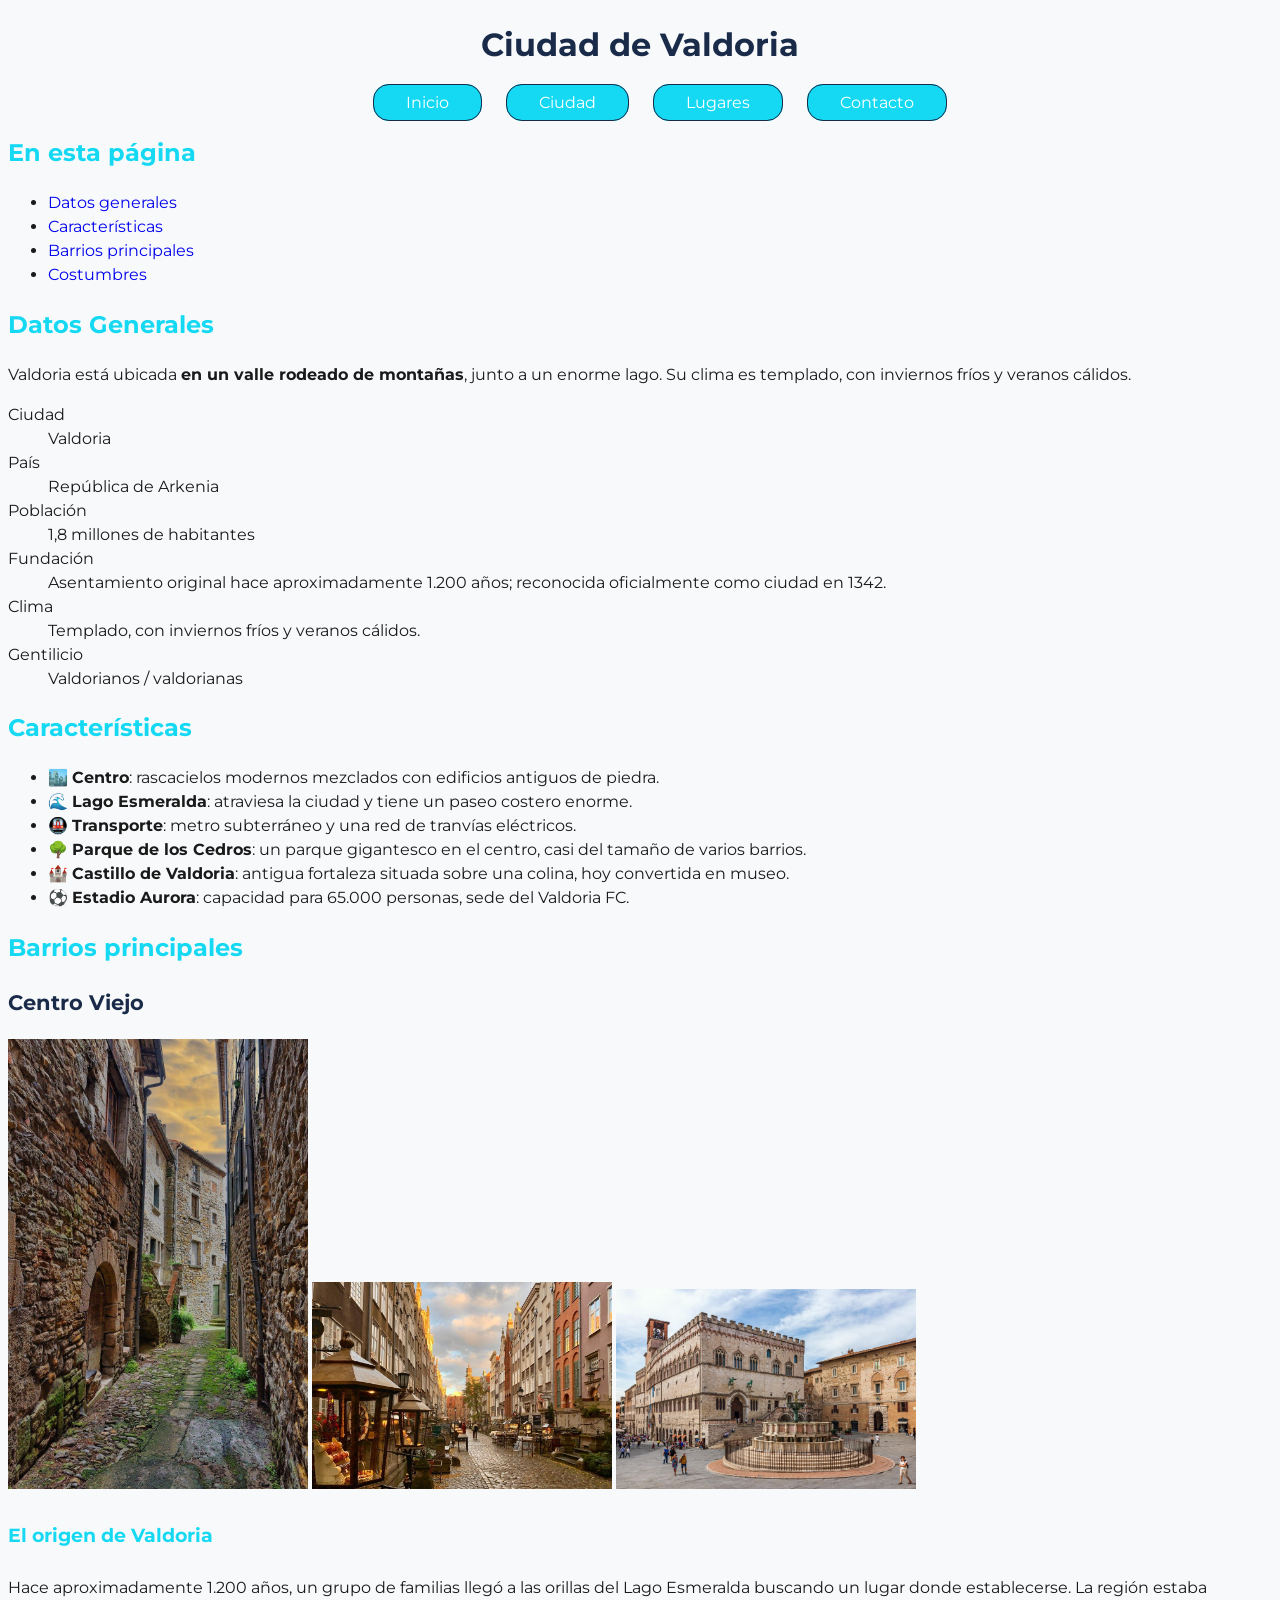
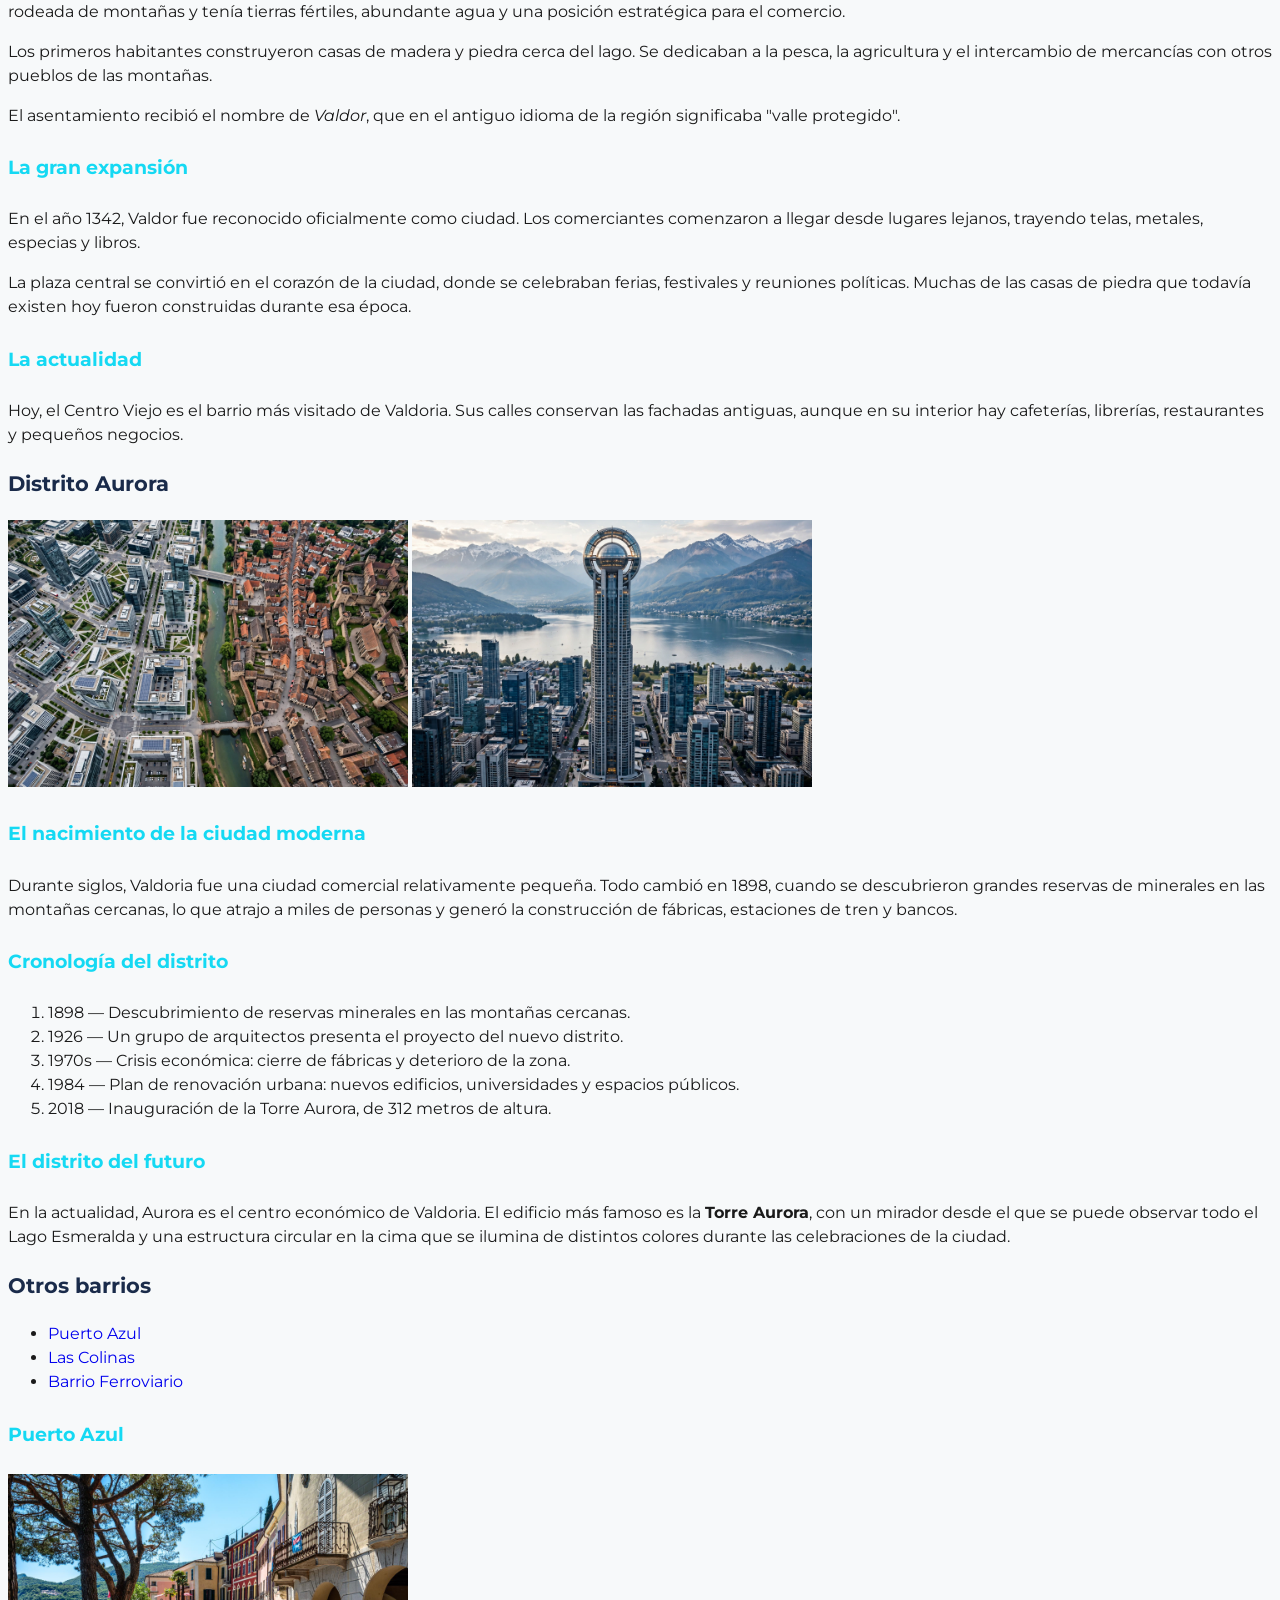
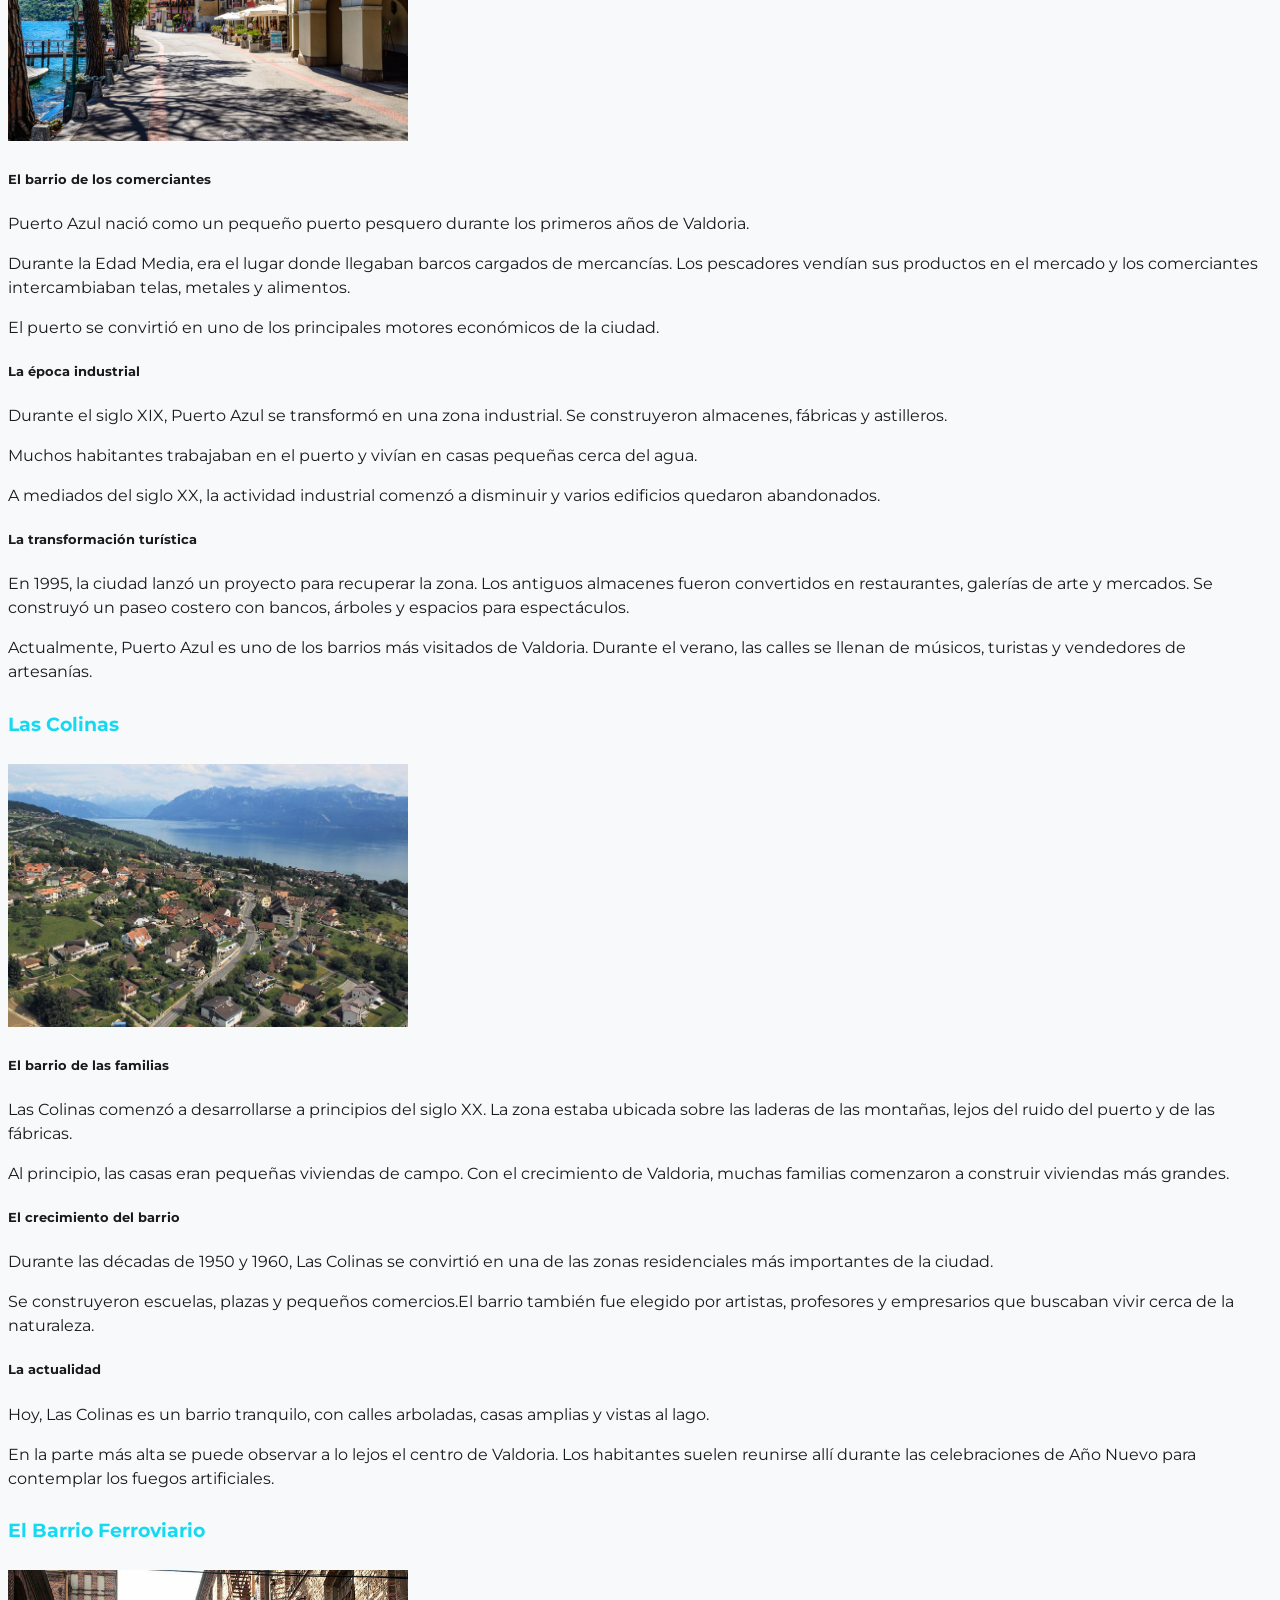
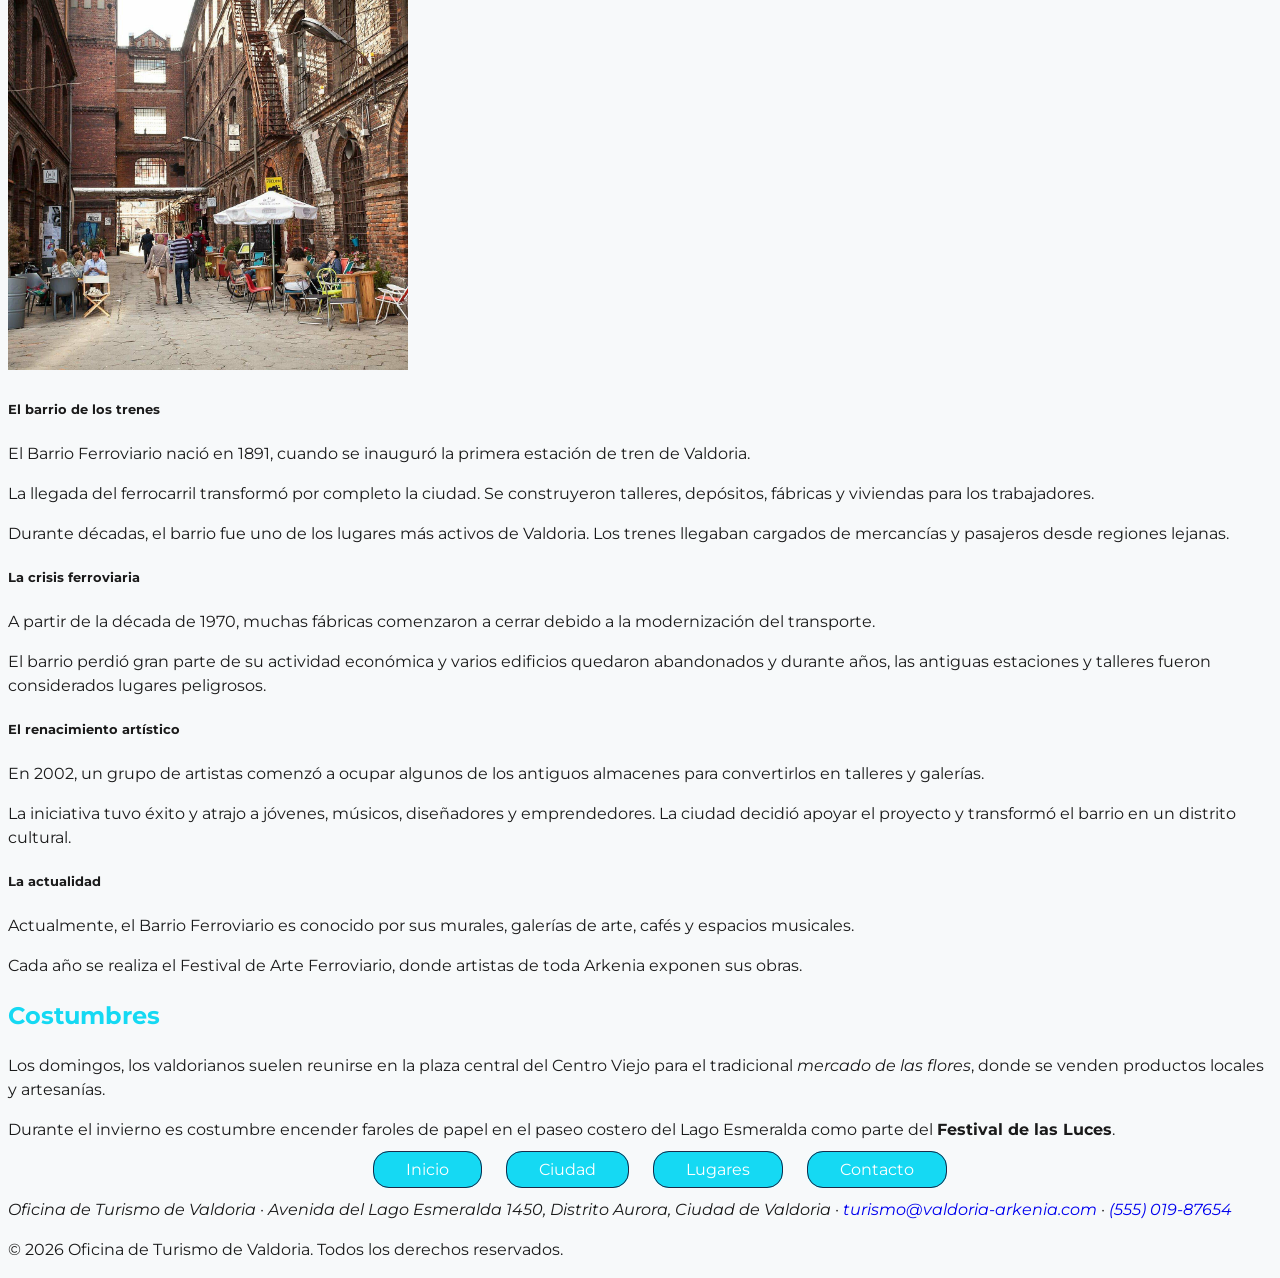
==== ciudad.html @ c94dfc2b "fix: Mejore los botones del nav, antes solo podias clickear en el texto y ahora en todo el boton" ====
<!DOCTYPE html>
<html lang="es">
    <head>
        <meta charset="UTF-8">
        <meta name="viewport" content="width=device-width, initial-scale=1.0">
        <title>Valdoria | Ciudad</title>
        <link rel="preconnect" href="https://fonts.googleapis.com">
        <link rel="preconnect" href="https://fonts.gstatic.com" crossorigin>
        <link href="https://fonts.googleapis.com/css2?family=Montserrat:ital,wght@0,100..900;1,100..900&family=Roboto:ital,wght@0,100..900;1,100..900&display=swap" rel="stylesheet">
        <link rel="stylesheet" href="CSS/estilos.css">
    </head>
    <body>
        <header>
            <h1>Ciudad de Valdoria</h1>
            <nav aria-label="Navegación principal">
                <ul class="Menu">
                    <li class="OpcionMenu"><a href="index.html">Inicio</a></li>
                    <li class="OpcionMenu"><a href="ciudad.html">Ciudad</a></li>
                    <li class="OpcionMenu"><a href="lugares.html">Lugares</a></li>
                    <li class="OpcionMenu"><a href="contacto.html">Contacto</a></li>
                </ul>
            </nav>
        </header>

        <main>
            <section id="indice">
                <h2>En esta página</h2>
                <ul>
                    <li><a href="#datos-generales">Datos generales</a></li>
                    <li><a href="#caracteristicas">Características</a></li>
                    <li><a href="#barrios">Barrios principales</a></li>
                    <li><a href="#costumbres">Costumbres</a></li>
                </ul>
            </section>

            <section id="datos-generales">
                <h2>Datos Generales</h2>
                <p>Valdoria está ubicada <strong>en un valle rodeado de montañas</strong>, junto a un enorme lago. Su clima es templado, con inviernos fríos y veranos cálidos.</p>
                <dl>
                    <dt>Ciudad</dt>
                    <dd>Valdoria</dd>
                    <dt>País</dt>
                    <dd>República de Arkenia</dd>
                    <dt>Población</dt>
                    <dd>1,8 millones de habitantes</dd>
                    <dt>Fundación</dt>
                    <dd>Asentamiento original hace aproximadamente 1.200 años; reconocida oficialmente como ciudad en 1342.</dd>
                    <dt>Clima</dt>
                    <dd>Templado, con inviernos fríos y veranos cálidos.</dd>
                    <dt>Gentilicio</dt>
                    <dd>Valdorianos / valdorianas</dd>
                </dl>
            </section>

            <section id="caracteristicas">
                <h2>Características</h2>
                <ul>
                    <li>🏙️ <strong>Centro</strong>: rascacielos modernos mezclados con edificios antiguos de piedra.</li>
                    <li>🌊 <strong>Lago Esmeralda</strong>: atraviesa la ciudad y tiene un paseo costero enorme.</li>
                    <li>🚇 <strong>Transporte</strong>: metro subterráneo y una red de tranvías eléctricos.</li>
                    <li>🌳 <strong>Parque de los Cedros</strong>: un parque gigantesco en el centro, casi del tamaño de varios barrios.</li>
                    <li>🏰 <strong>Castillo de Valdoria</strong>: antigua fortaleza situada sobre una colina, hoy convertida en museo.</li>
                    <li>⚽ <strong>Estadio Aurora</strong>: capacidad para 65.000 personas, sede del Valdoria FC.</li>
                </ul>
            </section>

            <section id="barrios">
                <h2>Barrios principales</h2>

                <article id="centro-viejo">
                    <h3>Centro Viejo</h3>
                    <img src="Imagenes/Centro-Viejo1.jpg" alt="Pasillos del Centro Viejo" width="300">
                    <img src="Imagenes/Centro-Viejo3.jpg" alt="Calles del Centro Viejo" width="300">
                    <img src="Imagenes/Centro-Viejo2.jpg" alt="Plaza del Centro Viejo" width="300">

                    <h4>El origen de Valdoria</h4>
                    <p>Hace aproximadamente 1.200 años, un grupo de familias llegó a las orillas del Lago Esmeralda buscando un lugar donde establecerse. La región estaba rodeada de montañas y tenía tierras fértiles, abundante agua y una posición estratégica para el comercio.</p>
                    <p>Los primeros habitantes construyeron casas de madera y piedra cerca del lago. Se dedicaban a la pesca, la agricultura y el intercambio de mercancías con otros pueblos de las montañas.</p>
                    <p>El asentamiento recibió el nombre de <em>Valdor</em>, que en el antiguo idioma de la región significaba "valle protegido".</p>

                    <h4>La gran expansión</h4>
                    <p>En el año 1342, Valdor fue reconocido oficialmente como ciudad. Los comerciantes comenzaron a llegar desde lugares lejanos, trayendo telas, metales, especias y libros.</p>
                    <p>La plaza central se convirtió en el corazón de la ciudad, donde se celebraban ferias, festivales y reuniones políticas. Muchas de las casas de piedra que todavía existen hoy fueron construidas durante esa época.</p>

                    <h4>La actualidad</h4>
                    <p>Hoy, el Centro Viejo es el barrio más visitado de Valdoria. Sus calles conservan las fachadas antiguas, aunque en su interior hay cafeterías, librerías, restaurantes y pequeños negocios.</p>
                </article>

                <article id="distrito-aurora">
                    <h3>Distrito Aurora</h3>
                    <img src="Imagenes/Distrito-Aurora1.jpg" alt="Vista del Distrito Aurora" width="400">
                    <img src="Imagenes/Distrito-Aurora2.jpg" alt="Torre Aurora" width="400">

                    <h4>El nacimiento de la ciudad moderna</h4>
                    <p>Durante siglos, Valdoria fue una ciudad comercial relativamente pequeña. Todo cambió en 1898, cuando se descubrieron grandes reservas de minerales en las montañas cercanas, lo que atrajo a miles de personas y generó la construcción de fábricas, estaciones de tren y bancos.</p>

                    <h4>Cronología del distrito</h4>
                    <ol>
                        <li>1898 — Descubrimiento de reservas minerales en las montañas cercanas.</li>
                        <li>1926 — Un grupo de arquitectos presenta el proyecto del nuevo distrito.</li>
                        <li>1970s — Crisis económica: cierre de fábricas y deterioro de la zona.</li>
                        <li>1984 — Plan de renovación urbana: nuevos edificios, universidades y espacios públicos.</li>
                        <li>2018 — Inauguración de la Torre Aurora, de 312 metros de altura.</li>
                    </ol>

                    <h4>El distrito del futuro</h4>
                    <p>En la actualidad, Aurora es el centro económico de Valdoria. El edificio más famoso es la <strong>Torre Aurora</strong>, con un mirador desde el que se puede observar todo el Lago Esmeralda y una estructura circular en la cima que se ilumina de distintos colores durante las celebraciones de la ciudad.</p>
                </article>

                <article id="otros-barrios">
                    <h3>Otros barrios</h3>
                    <nav aria-label="Menu-otros-Barrios">
                    <ul>
                        <li><a href="#Puerto">Puerto Azul</a></li>
                        <li><a href="#Colinas">Las Colinas</a></li>
                        <li><a href="#BarrioF">Barrio Ferroviario</a></li>
                    </ul>
                    </nav>
                    <div>
                        <h4 id="Puerto">Puerto Azul</h4>
                        <img src="Imagenes/Puerto-Azul1.jpg" alt="Vistas del Puerto Azul" width="400">
                        <h5>El barrio de los comerciantes</h5>
                        <p>Puerto Azul nació como un pequeño puerto pesquero durante los primeros años de Valdoria.</p>
                        <p>Durante la Edad Media, era el lugar donde llegaban barcos cargados de mercancías. Los pescadores vendían sus productos en el mercado y los comerciantes intercambiaban telas, metales y alimentos.</p>
                        <p>El puerto se convirtió en uno de los principales motores económicos de la ciudad.</p>
                        <h5>La época industrial</h5>
                        <p>Durante el siglo XIX, Puerto Azul se transformó en una zona industrial. Se construyeron almacenes, fábricas y astilleros.</p>
                        <p>Muchos habitantes trabajaban en el puerto y vivían en casas pequeñas cerca del agua.</p>
                        <p>A mediados del siglo XX, la actividad industrial comenzó a disminuir y varios edificios quedaron abandonados.</p>
                        <h5>La transformación turística</h5>
                        <p>En 1995, la ciudad lanzó un proyecto para recuperar la zona. Los antiguos almacenes fueron convertidos en restaurantes, galerías de arte y mercados. Se construyó un paseo costero con bancos, árboles y espacios para espectáculos.</p>
                        <p>Actualmente, Puerto Azul es uno de los barrios más visitados de Valdoria. Durante el verano, las calles se llenan de músicos, turistas y vendedores de artesanías.</p>
                    </div>
                    <div>
                        <h4 id="Colinas">Las Colinas</h4>
                        <img src="Imagenes/Las-Colinas1.jpg" alt="Vistas de Las Colinas" width="400">
                        <h5>El barrio de las familias</h5>
                        <p>Las Colinas comenzó a desarrollarse a principios del siglo XX. La zona estaba ubicada sobre las laderas de las montañas, lejos del ruido del puerto y de las fábricas.</p>
                        <p>Al principio, las casas eran pequeñas viviendas de campo. Con el crecimiento de Valdoria, muchas familias comenzaron a construir viviendas más grandes.</p>
                        <h5>El crecimiento del barrio</h5>
                        <p>Durante las décadas de 1950 y 1960, Las Colinas se convirtió en una de las zonas residenciales más importantes de la ciudad. </p>
                        <p>Se construyeron escuelas, plazas y pequeños comercios.El barrio también fue elegido por artistas, profesores y empresarios que buscaban vivir cerca de la naturaleza.</p>
                        <h5>La actualidad</h5>
                        <p>Hoy, Las Colinas es un barrio tranquilo, con calles arboladas, casas amplias y vistas al lago.</p>
                        <p>En la parte más alta se puede observar a lo lejos el centro de Valdoria. Los habitantes suelen reunirse allí durante las celebraciones de Año Nuevo para contemplar los fuegos artificiales.</p>
                    </div>
                    <div>
                        <h4 id="BarrioF">El Barrio Ferroviario</h4>
                        <img src="Imagenes/Barrio-Ferroviario1.jpg" alt="Vista de las calles del Barrio Ferroviario" width="400">
                        <h5>El barrio de los trenes</h5>
                        <p>El Barrio Ferroviario nació en 1891, cuando se inauguró la primera estación de tren de Valdoria.</p>
                        <p>La llegada del ferrocarril transformó por completo la ciudad. Se construyeron talleres, depósitos, fábricas y viviendas para los trabajadores.</p>
                        <p>Durante décadas, el barrio fue uno de los lugares más activos de Valdoria. Los trenes llegaban cargados de mercancías y pasajeros desde regiones lejanas.</p>
                        <h5>La crisis ferroviaria</h5>
                        <p>A partir de la década de 1970, muchas fábricas comenzaron a cerrar debido a la modernización del transporte.</p>
                        <p>El barrio perdió gran parte de su actividad económica y varios edificios quedaron abandonados y durante años, las antiguas estaciones y talleres fueron considerados lugares peligrosos.</p>
                        <h5>El renacimiento artístico</h5>
                        <p>En 2002, un grupo de artistas comenzó a ocupar algunos de los antiguos almacenes para convertirlos en talleres y galerías.</p>
                        <p>La iniciativa tuvo éxito y atrajo a jóvenes, músicos, diseñadores y emprendedores. La ciudad decidió apoyar el proyecto y transformó el barrio en un distrito cultural.</p>
                        <h5>La actualidad</h5>
                        <p>Actualmente, el Barrio Ferroviario es conocido por sus murales, galerías de arte, cafés y espacios musicales.</p>
                        <p>Cada año se realiza el Festival de Arte Ferroviario, donde artistas de toda Arkenia exponen sus obras.</p> 
                    </div>


                </article>
            </section>

            <section id="costumbres">
                <h2>Costumbres</h2>
                <p>Los domingos, los valdorianos suelen reunirse en la plaza central del Centro Viejo para el tradicional <em>mercado de las flores</em>, donde se venden productos locales y artesanías.</p>
                <p>Durante el invierno es costumbre encender faroles de papel en el paseo costero del Lago Esmeralda como parte del <strong>Festival de las Luces</strong>.</p>
            </section>
        </main>

        <footer>
            <nav aria-label="Navegación">
                <ul class="Menu">
                    <li class="OpcionMenu"><a href="index.html">Inicio</a></li>
                    <li class="OpcionMenu"><a href="ciudad.html">Ciudad</a></li>
                    <li class="OpcionMenu"><a href="lugares.html">Lugares</a></li>
                    <li class="OpcionMenu"><a href="contacto.html">Contacto</a></li>
                </ul>
            </nav>
            <address>
                Oficina de Turismo de Valdoria · Avenida del Lago Esmeralda 1450, Distrito Aurora, Ciudad de Valdoria ·
                <a href="mailto:turismo@valdoria-arkenia.com">turismo@valdoria-arkenia.com</a> ·
                <a href="tel:+55501987654">(555) 019-87654</a>
            </address>
            <p>© 2026 Oficina de Turismo de Valdoria. Todos los derechos reservados.</p>
        </footer>
    </body>
</html>
---- CSS/estilos.css ----
/* Variables (paleta de la ciudad) */
:root {
    --color-primario: #15d9f3;
    --color-secundario: #1A2B4A;
    --color-acento: #E8611A;
    --color-fondo: #F7F9FA;
    --color-texto: #1A1A1A;
    --color-nav-texto: #FFFFFF;
}

/* Body / Tipografía global */
body {
    font-family: "Montserrat", sans-serif;
    font-size: 1rem;
    line-height: 1.5;
    background-color: var(--color-fondo);
    color: var(--color-texto);
}

/* Headings */
h1 {
    font-size: 2rem;
    color: var(--color-secundario);
    text-align: center;
}

h2 {
    font-size: 1.5rem;
    color: var(--color-primario);
}

h3 {
    font-size: 1.3rem;
    color: var(--color-secundario);
}

h4 {
    font-size: 1.2rem;
    color: var(--color-primario);
}

/* Navegación */
.Menu {
    display: flex;
    justify-content: center;
    gap: 1.5rem;
    list-style: none;
}

.OpcionMenu a{
    color: var(--color-nav-texto);
    padding: 0.5rem 2rem;
    background-color: var(--color-primario);
    border-radius: 1rem;
    border: 0.1rem solid var(--color-secundario);
}

a {
    text-decoration: none;
}

/* Hover del nav */
.OpcionMenu a:hover {
    background-color: var(--color-acento);
}
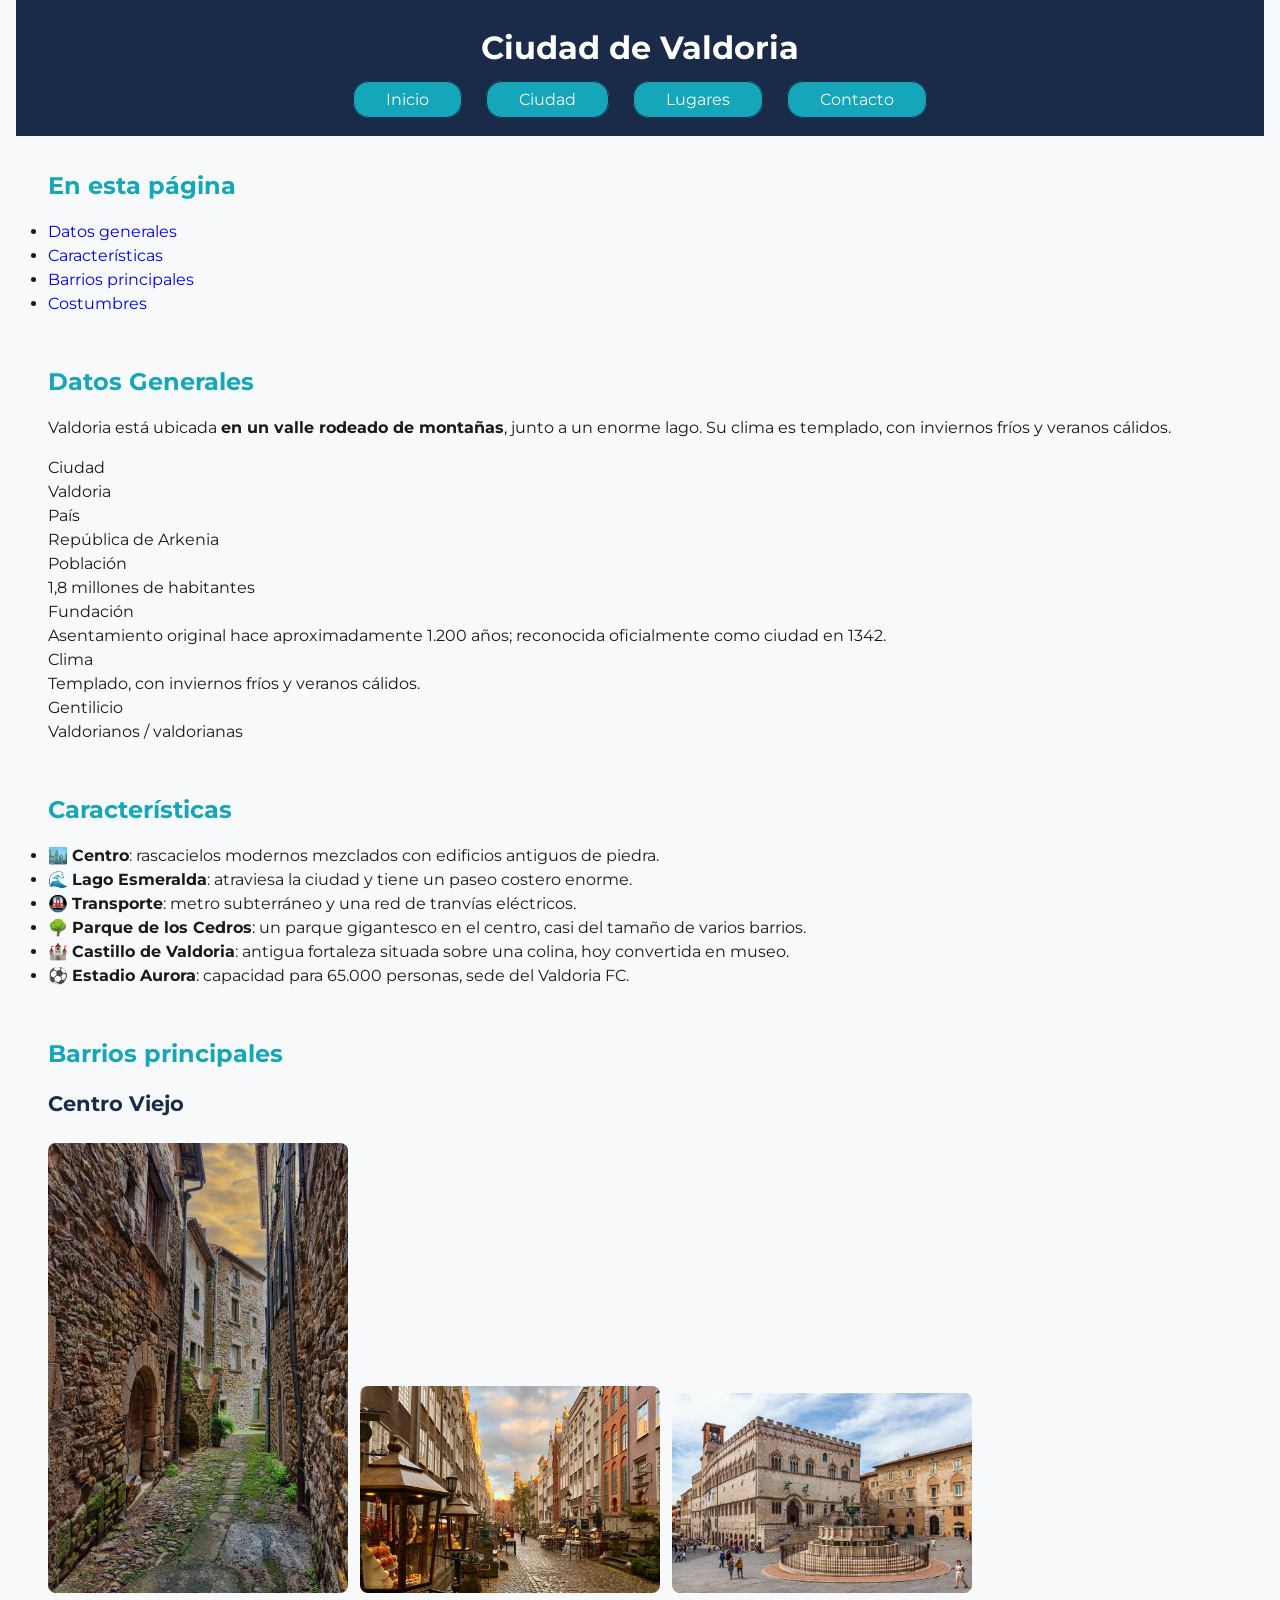
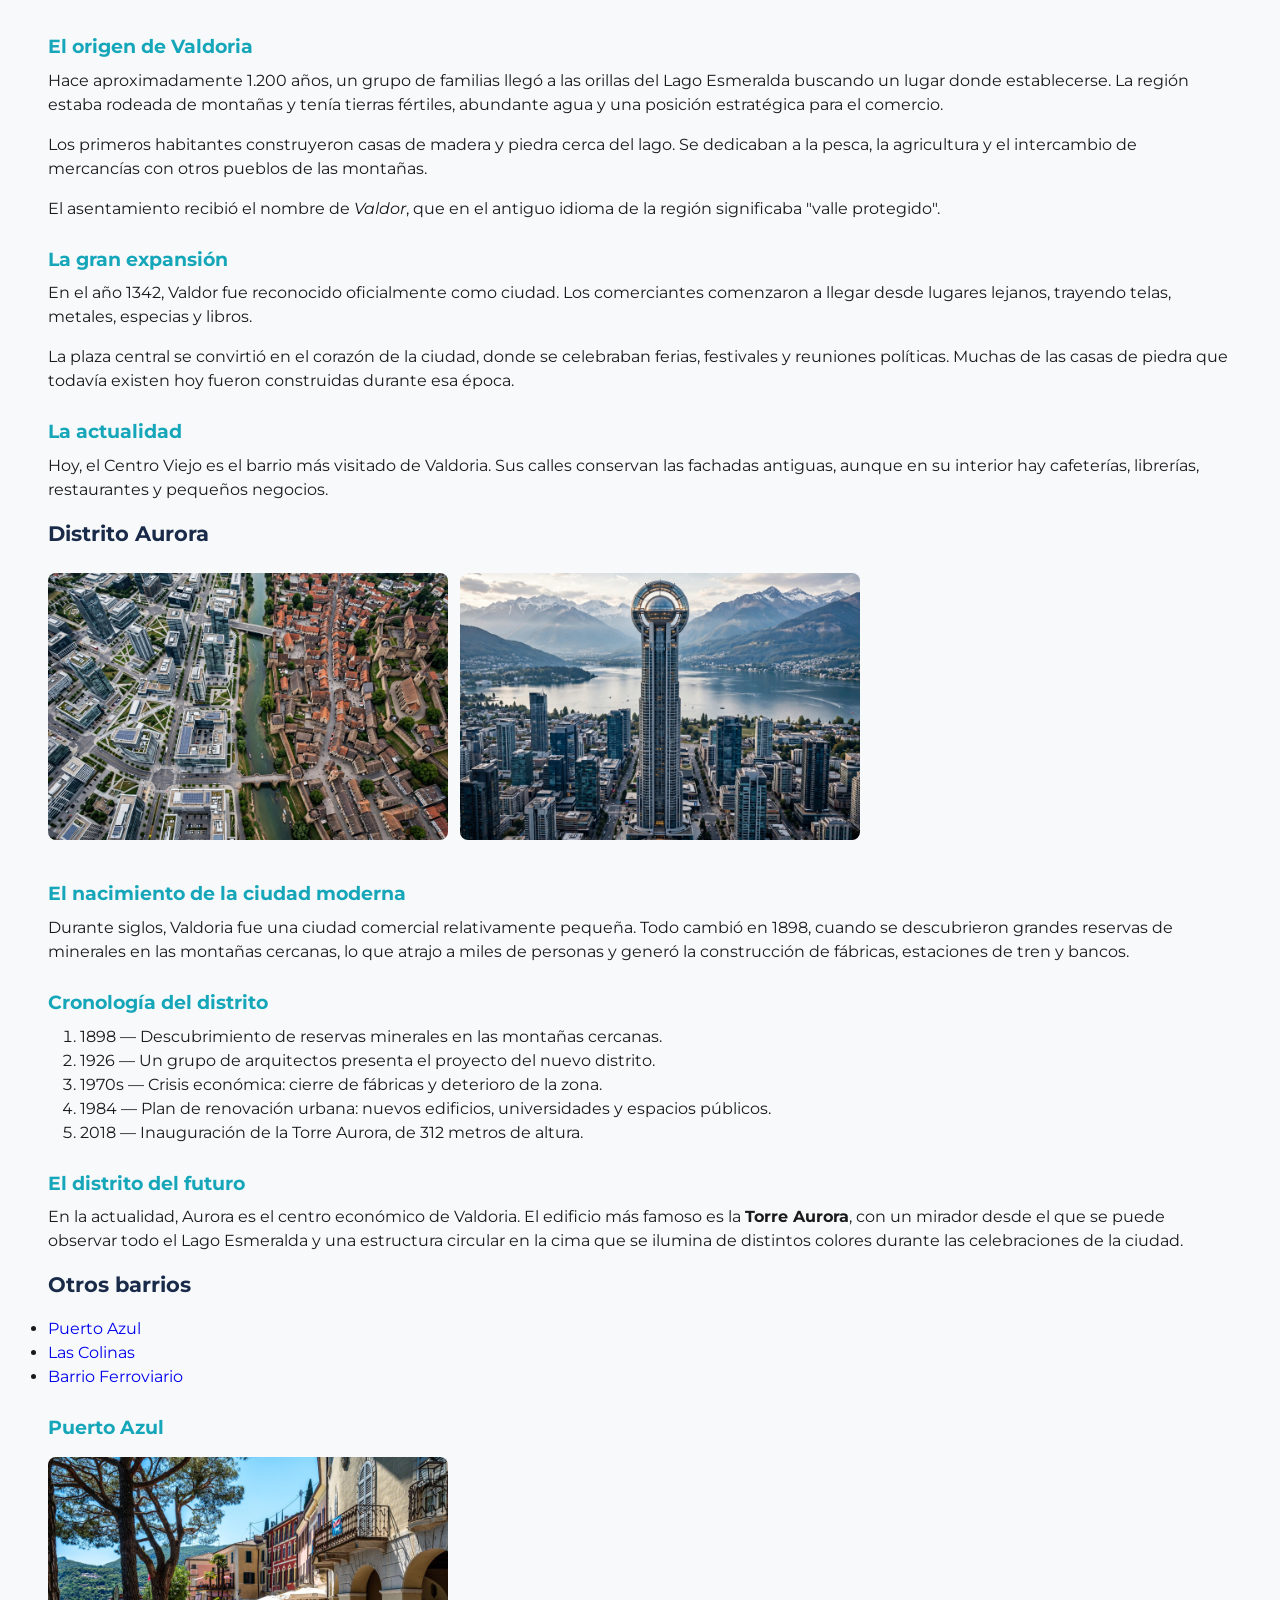
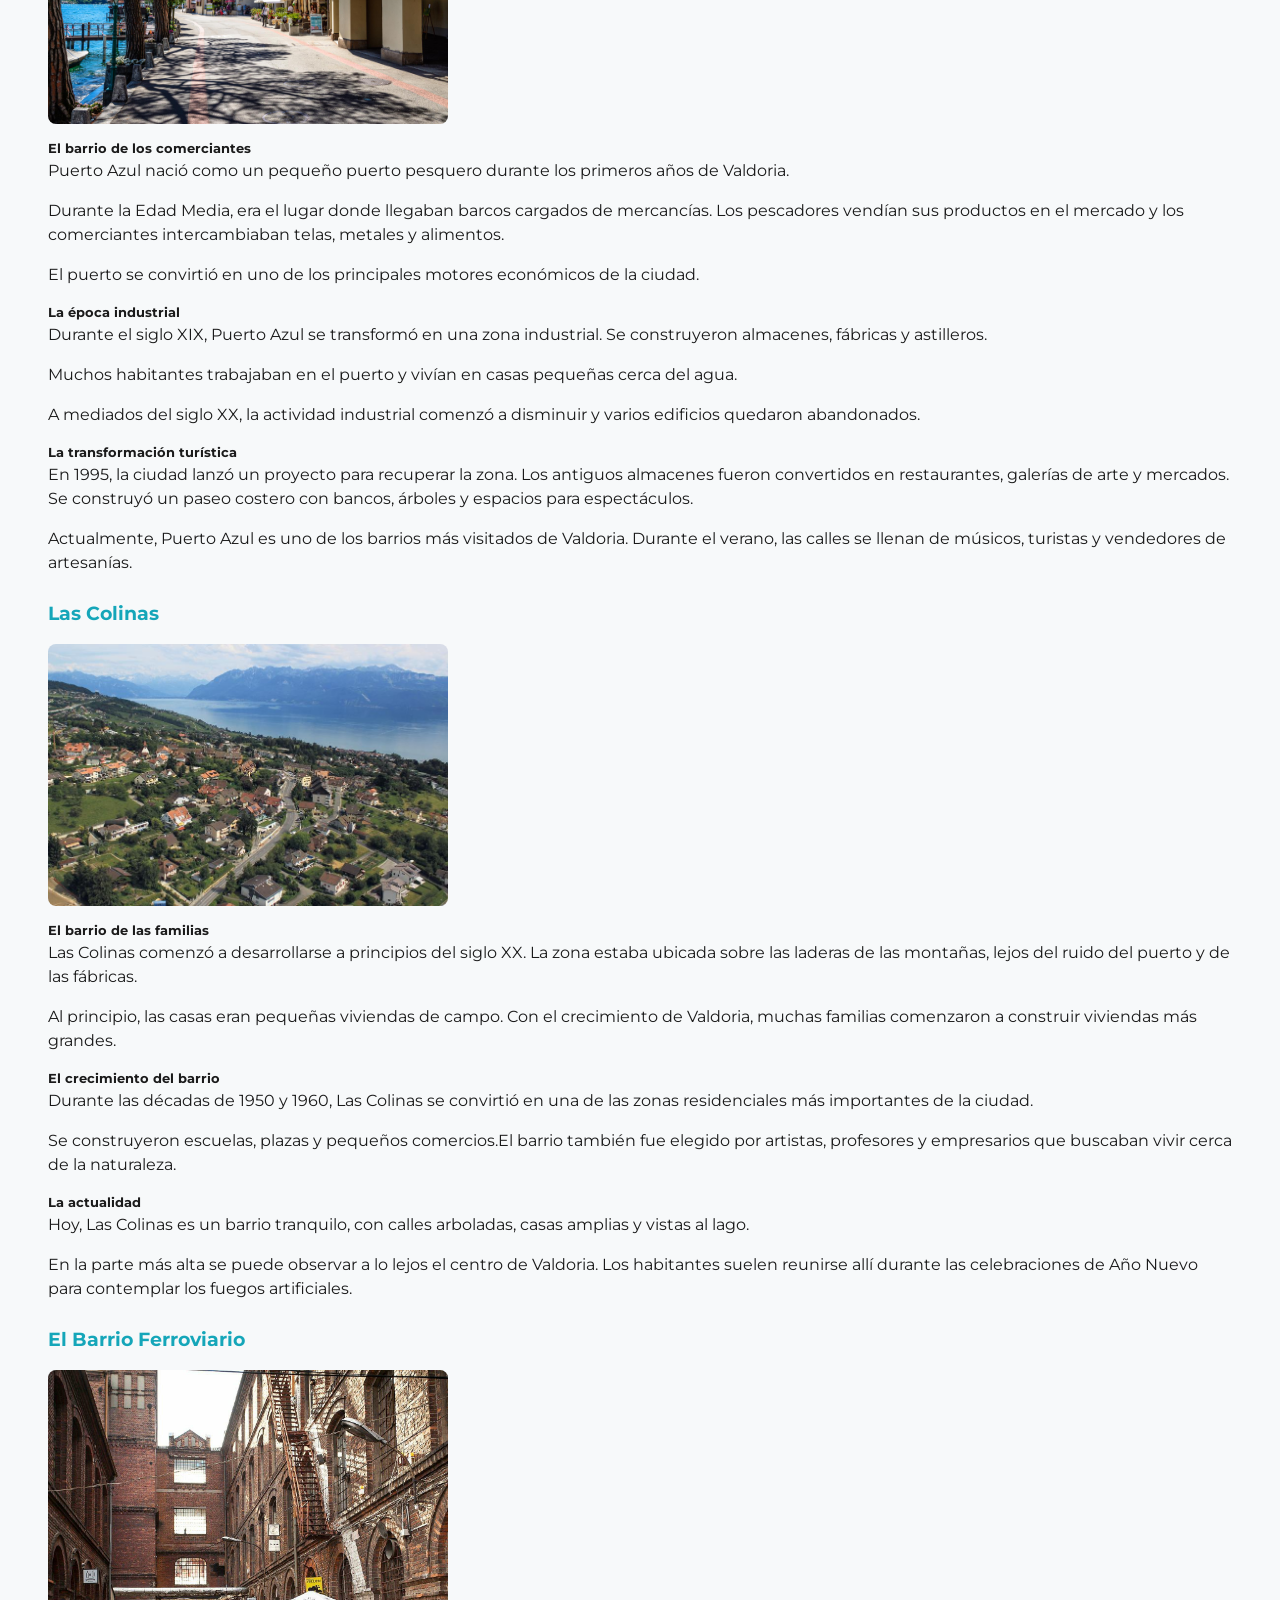
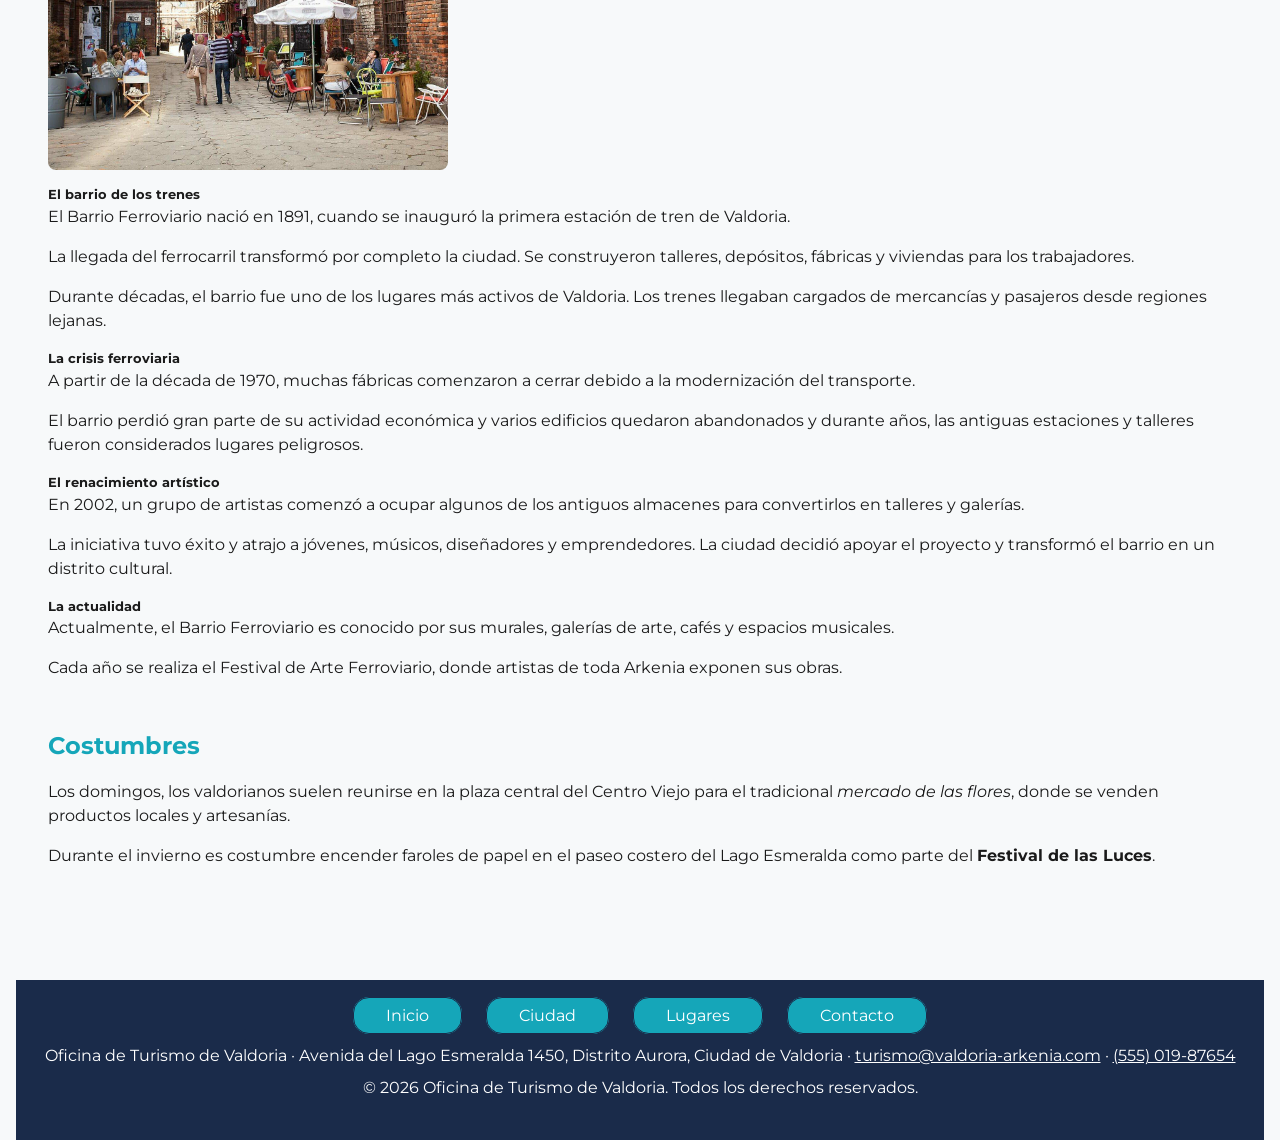
==== commit d080dab3: "style:añadiendo posicionamiento y vinculando bootstrap" ====
--- a/ciudad.html
+++ b/ciudad.html
@@ -8,6 +8,7 @@
         <link rel="preconnect" href="https://fonts.gstatic.com" crossorigin>
         <link href="https://fonts.googleapis.com/css2?family=Montserrat:ital,wght@0,100..900;1,100..900&family=Roboto:ital,wght@0,100..900;1,100..900&display=swap" rel="stylesheet">
         <link rel="stylesheet" href="CSS/estilos.css">
+        <link href="https://cdn.jsdelivr.net/npm/bootstrap@5.3.3/dist/css/bootstrap.min.css" >
     </head>
     <body>
         <header>
--- a/CSS/estilos.css
+++ b/CSS/estilos.css
@@ -1,6 +1,14 @@
+/* RESET */
+* {
+    margin: 0;
+    padding: 0;
+    box-sizing: border-box;
+}
+
+
 /* Variables (paleta de la ciudad) */
 :root {
-    --color-primario: #15d9f3;
+    --color-primario: #15a6b9;
     --color-secundario: #1A2B4A;
     --color-acento: #E8611A;
     --color-fondo: #F7F9FA;
@@ -15,6 +23,9 @@
     line-height: 1.5;
     background-color: var(--color-fondo);
     color: var(--color-texto);
+    max-width: 1600px;
+    margin: 0 auto;
+    padding: 0 1rem;
 }
 
 /* Headings */
@@ -27,16 +38,20 @@
 h2 {
     font-size: 1.5rem;
     color: var(--color-primario);
+    margin-bottom: 1rem;
 }
 
 h3 {
     font-size: 1.3rem;
     color: var(--color-secundario);
+     margin-bottom: 1rem;
 }
 
 h4 {
     font-size: 1.2rem;
     color: var(--color-primario);
+    margin-top: 1.5rem;
+    margin-bottom: 0.5rem;
 }
 
 /* Navegación */
@@ -62,4 +77,93 @@
 /* Hover del nav */
 .OpcionMenu a:hover {
     background-color: var(--color-acento);
-}+}
+
+/* Header */
+header {
+    background-color: var(--color-secundario);
+    padding: 1.5rem 1rem;
+    position: sticky;   
+    top: 0;
+}
+
+header h1 {
+    color: var(--color-nav-texto);
+    margin-bottom: 1rem;
+}
+
+header .Menu {
+    padding: 0;
+}
+
+/* Flexbox */
+
+#lugares-de-interes {
+    display: flex;
+    flex-wrap: wrap;
+}
+
+.card {
+    gap: 2px;
+    flex: 1px 1px;
+}
+
+main {
+    padding: 2rem;
+}
+
+section {
+    margin-bottom: 3rem;
+}
+
+p {
+    margin-bottom: 1rem;
+}
+
+ol {
+    padding-left: 2rem;
+    margin-bottom: 1rem;
+}
+
+/* Imágenes */
+img {
+    max-width: 100%;
+    height: auto;
+    border-radius: 0.5rem;
+    margin: 0.5rem 0.5rem 0.5rem 0;
+}
+
+/* Dirección / datos de contacto */
+address {
+    font-style: normal;
+}
+
+main address {
+    background-color: var(--color-fondo);
+    border-left: 0.3rem solid var(--color-primario);
+    padding: 1rem;
+    margin: 1rem 0;
+}
+
+/* Footer */
+footer {
+    background-color: var(--color-secundario);
+    color: var(--color-nav-texto);
+    padding: 1.5rem 1rem;
+    margin-top: 2rem;
+    text-align: center;
+}
+
+footer .Menu {
+    padding: 0;
+    margin-bottom: 1rem;
+}
+
+footer address {
+    margin-bottom: 0.5rem;
+}
+
+footer address a {
+    color: var(--color-nav-texto);
+    text-decoration: underline;
+}
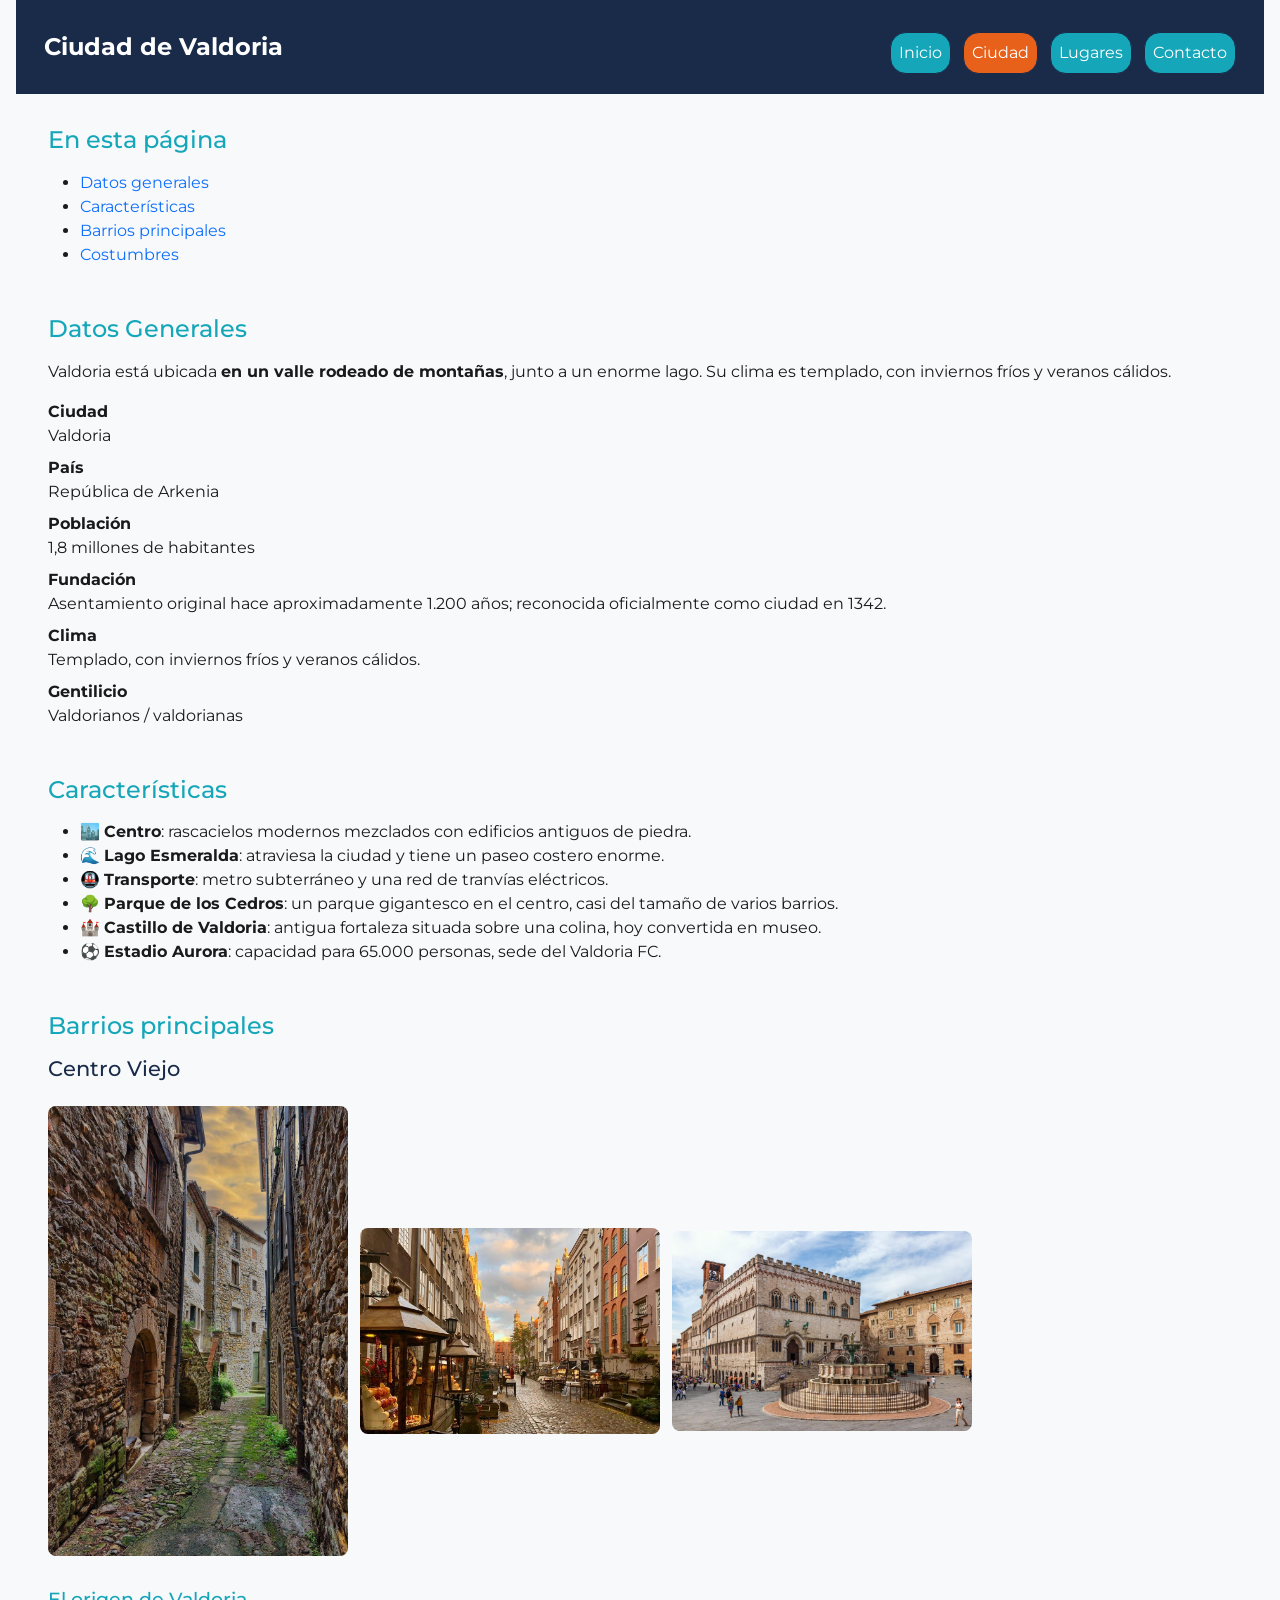
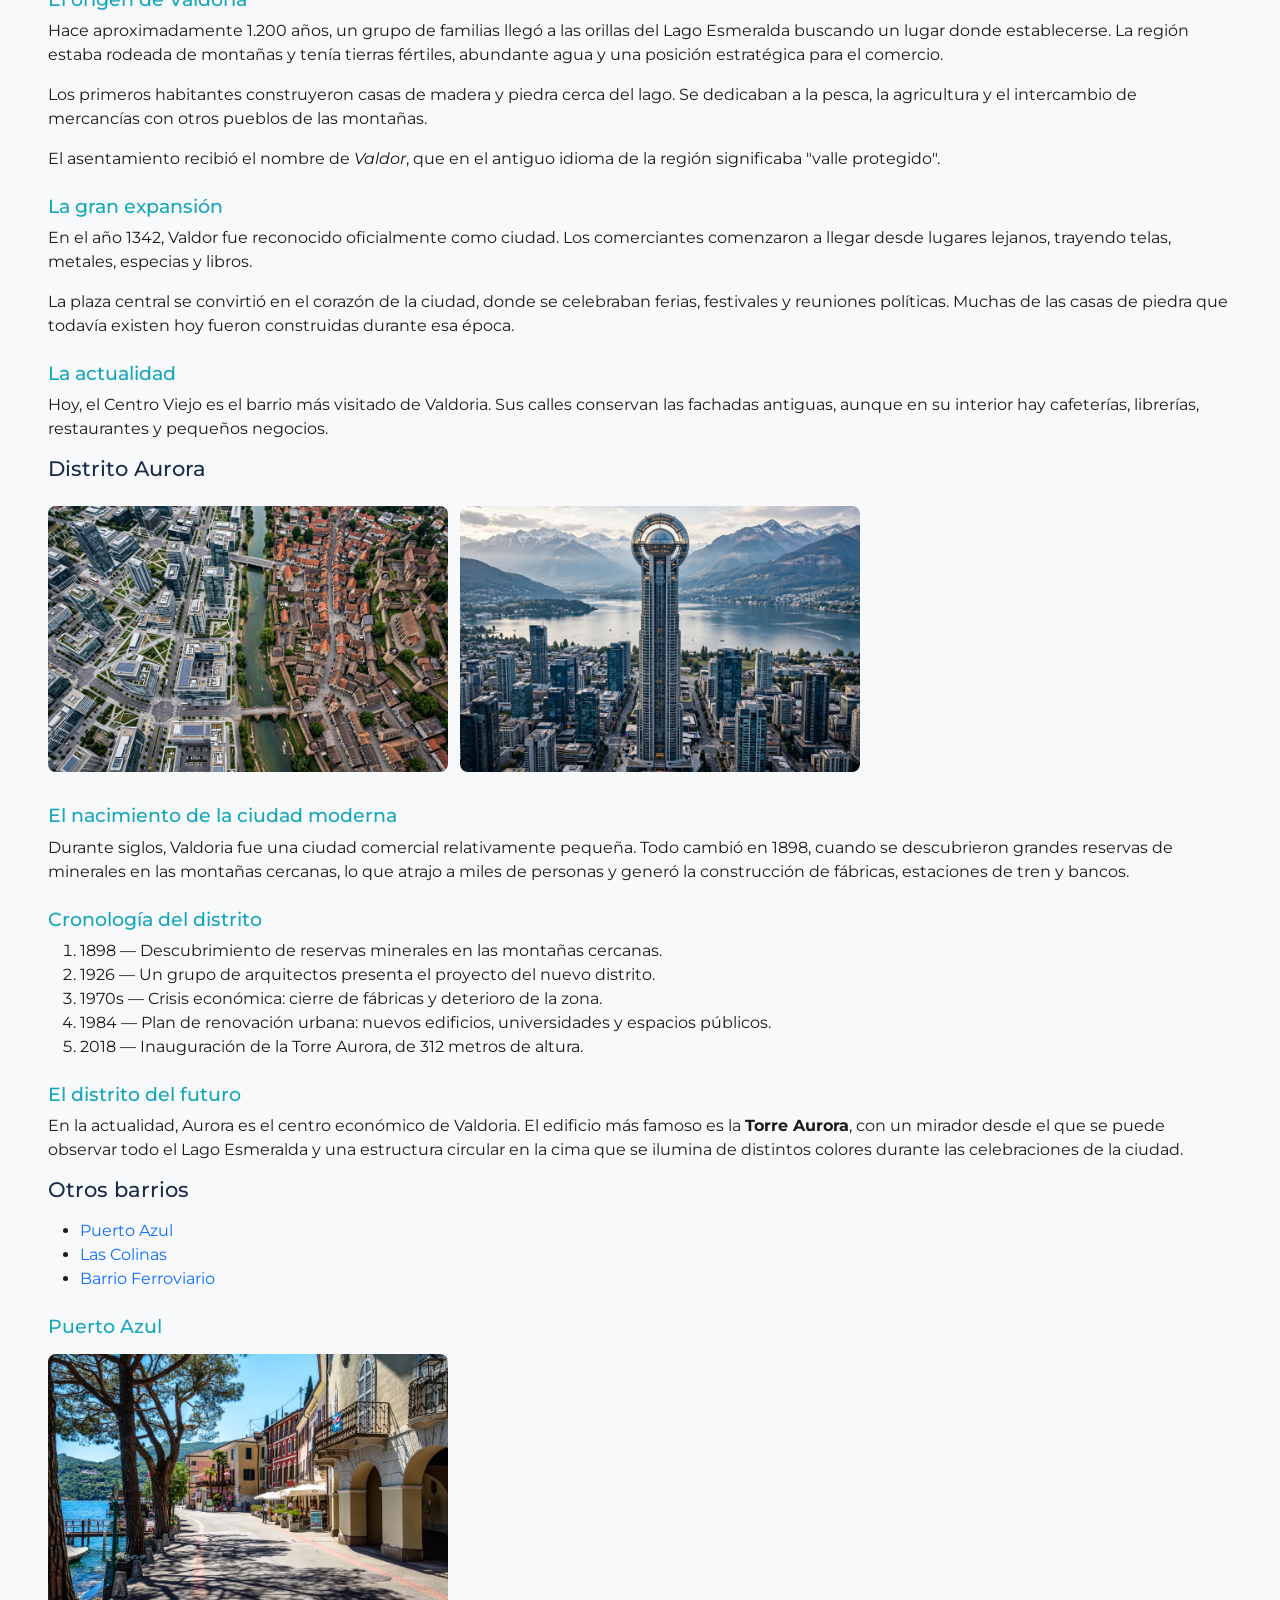
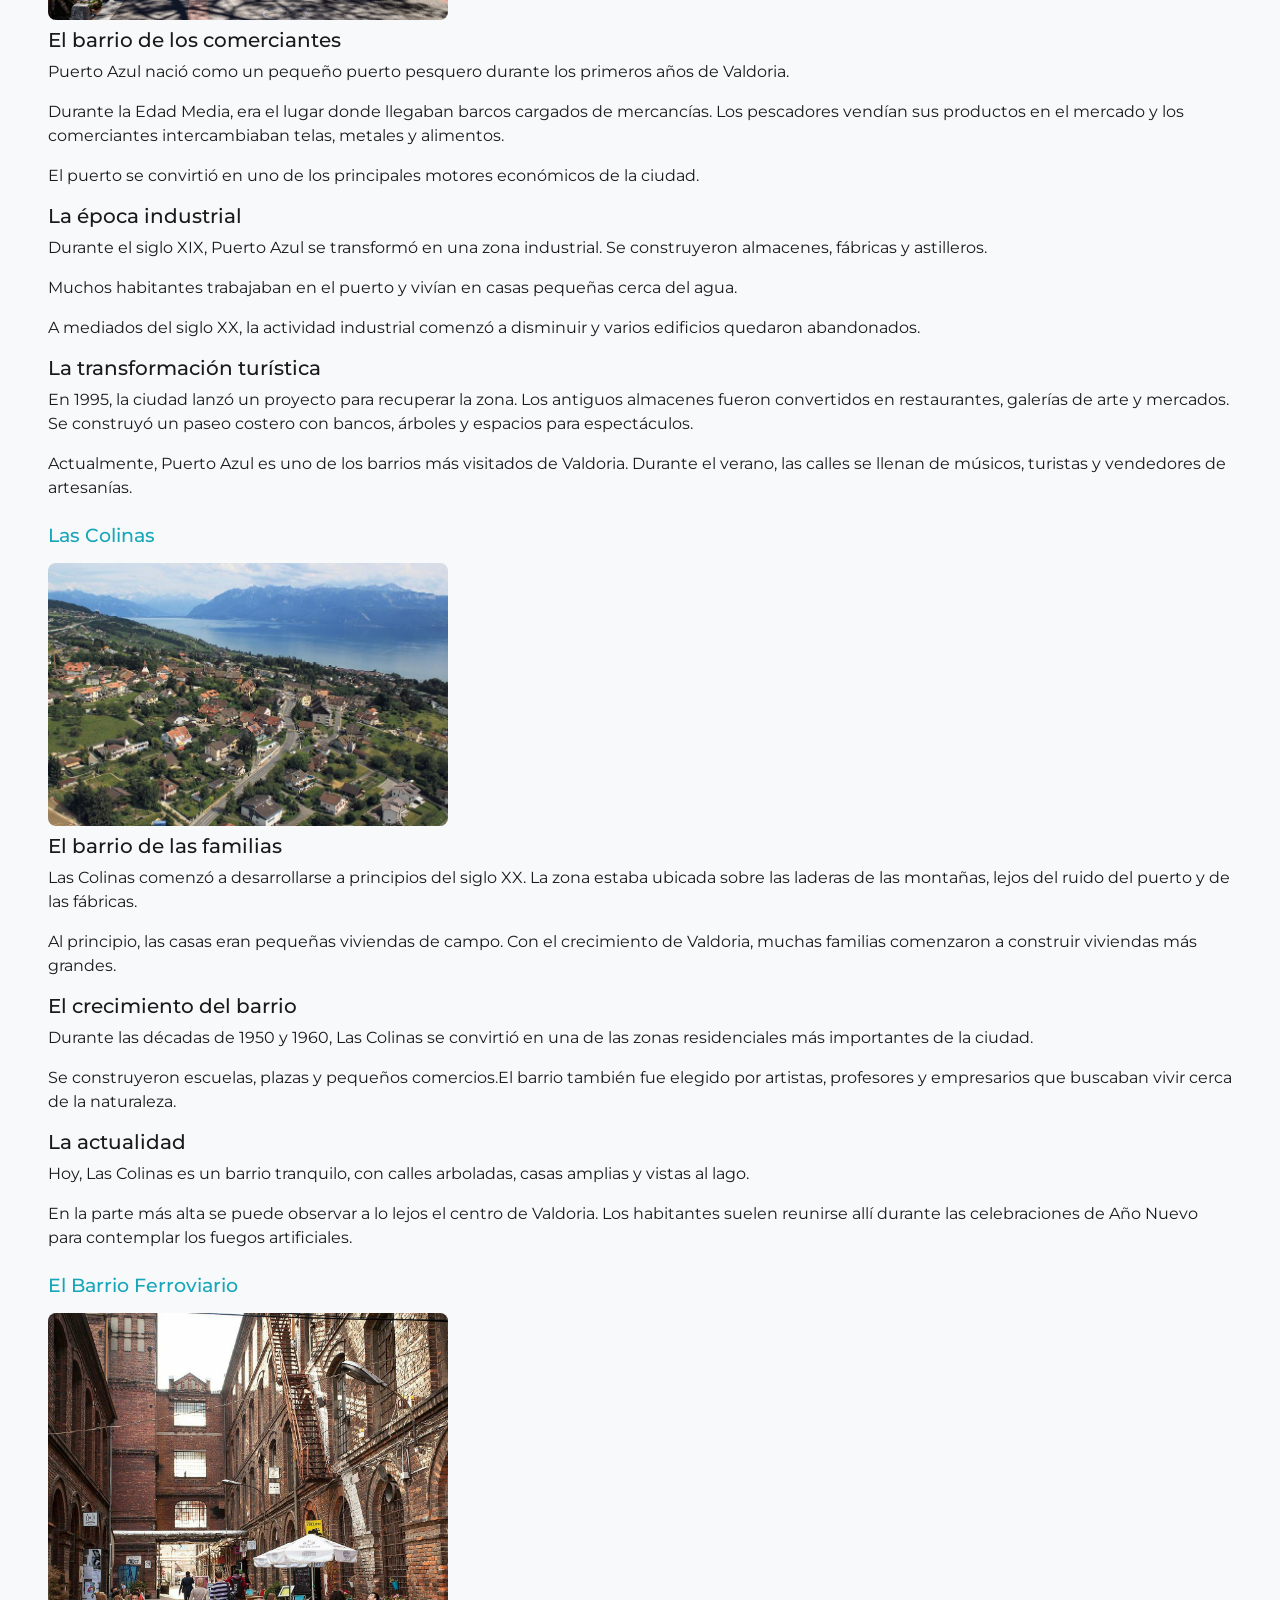
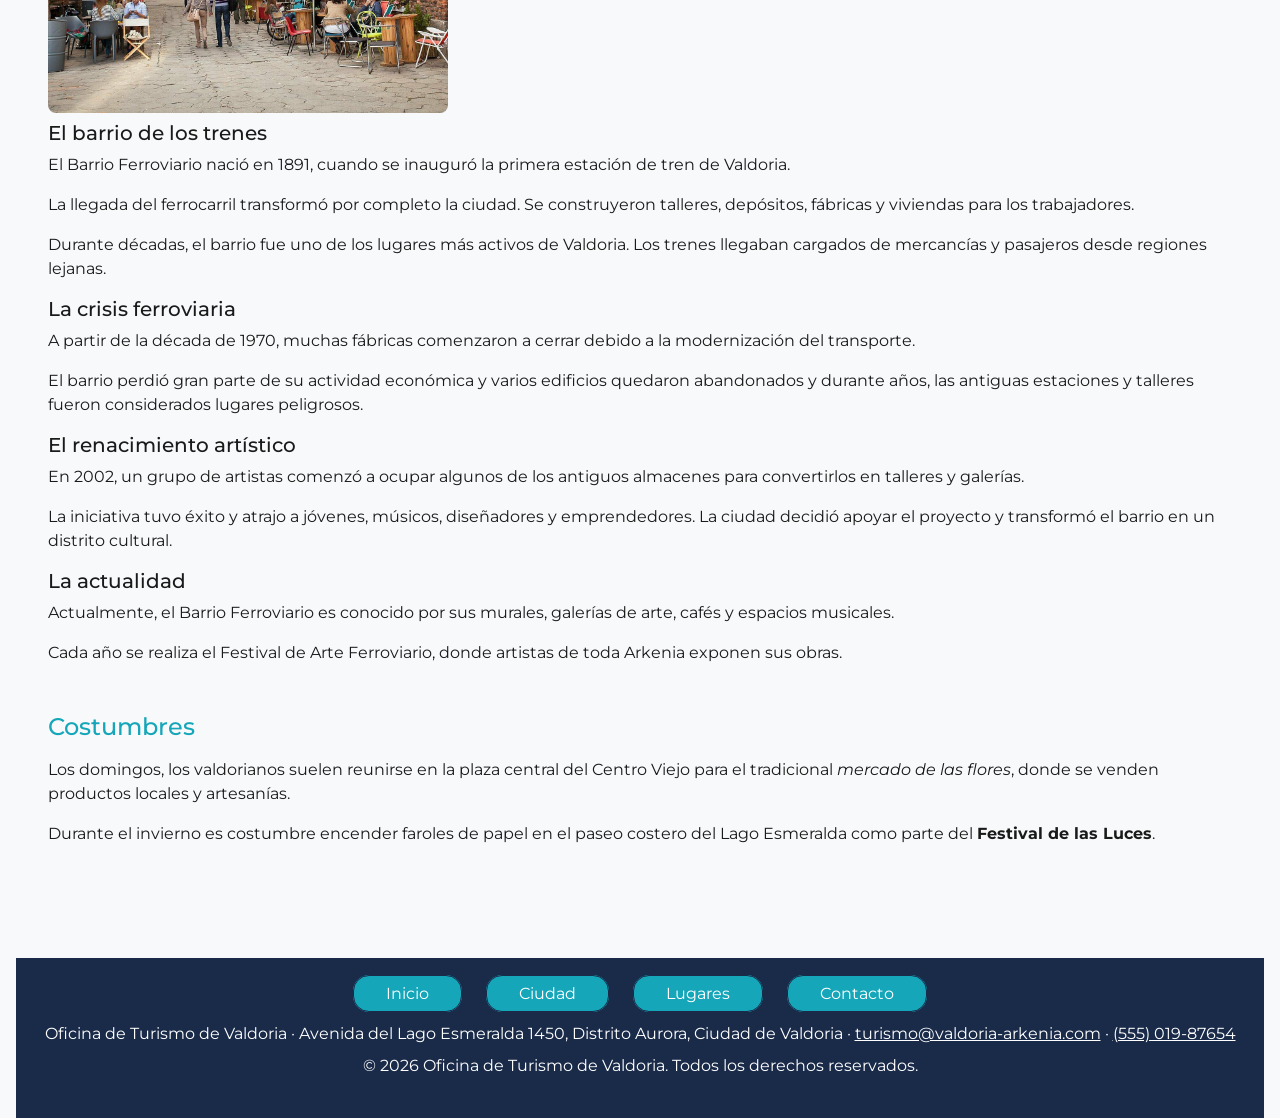
==== commit bc49e91d: "agrego navbar de bootstrap y formulario en contacto" ====
--- a/ciudad.html
+++ b/ciudad.html
@@ -7,19 +7,26 @@
         <link rel="preconnect" href="https://fonts.googleapis.com">
         <link rel="preconnect" href="https://fonts.gstatic.com" crossorigin>
         <link href="https://fonts.googleapis.com/css2?family=Montserrat:ital,wght@0,100..900;1,100..900&family=Roboto:ital,wght@0,100..900;1,100..900&display=swap" rel="stylesheet">
+        <link href="https://cdn.jsdelivr.net/npm/bootstrap@5.3.3/dist/css/bootstrap.min.css" rel="stylesheet">
         <link rel="stylesheet" href="CSS/estilos.css">
-        <link href="https://cdn.jsdelivr.net/npm/bootstrap@5.3.3/dist/css/bootstrap.min.css" >
     </head>
     <body>
         <header>
-            <h1>Ciudad de Valdoria</h1>
-            <nav aria-label="Navegación principal">
-                <ul class="Menu">
-                    <li class="OpcionMenu"><a href="index.html">Inicio</a></li>
-                    <li class="OpcionMenu"><a href="ciudad.html">Ciudad</a></li>
-                    <li class="OpcionMenu"><a href="lugares.html">Lugares</a></li>
-                    <li class="OpcionMenu"><a href="contacto.html">Contacto</a></li>
-                </ul>
+            <nav class="navbar navbar-expand-lg navbar-dark" aria-label="Navegación principal">
+                <div class="container-fluid">
+                    <h1 class="m-0"><a class="navbar-brand" href="index.html">Ciudad de Valdoria</a></h1>
+                    <button class="navbar-toggler" type="button" data-bs-toggle="collapse" data-bs-target="#menuPrincipal" aria-controls="menuPrincipal" aria-expanded="false" aria-label="Mostrar u ocultar el menú">
+                        <span class="navbar-toggler-icon"></span>
+                    </button>
+                    <div class="collapse navbar-collapse" id="menuPrincipal">
+                        <ul class="navbar-nav ms-auto mb-2 mb-lg-0">
+                        <li class="nav-item"><a class="nav-link" href="index.html">Inicio</a></li>
+                        <li class="nav-item"><a class="nav-link active" href="ciudad.html" aria-current="page">Ciudad</a></li>
+                        <li class="nav-item"><a class="nav-link" href="lugares.html">Lugares</a></li>
+                        <li class="nav-item"><a class="nav-link" href="contacto.html">Contacto</a></li>
+                        </ul>
+                    </div>
+                </div>
             </nav>
         </header>
 
@@ -190,5 +197,6 @@
             </address>
             <p>© 2026 Oficina de Turismo de Valdoria. Todos los derechos reservados.</p>
         </footer>
+        <script src="https://cdn.jsdelivr.net/npm/bootstrap@5.3.3/dist/js/bootstrap.bundle.min.js"></script>
     </body>
 </html>
--- a/CSS/estilos.css
+++ b/CSS/estilos.css
@@ -82,18 +82,17 @@
 /* Header */
 header {
     background-color: var(--color-secundario);
-    padding: 1.5rem 1rem;
-    position: sticky;   
+    padding: 0.75rem 1rem;
+    position: sticky;
     top: 0;
+    z-index: 1030;
 }
 
 header h1 {
     color: var(--color-nav-texto);
-    margin-bottom: 1rem;
-}
-
-header .Menu {
-    padding: 0;
+    text-align: left;
+    font-size: 1.5rem;
+    line-height: 1.2;
 }
 
 /* Flexbox */
@@ -167,3 +166,67 @@
     color: var(--color-nav-texto);
     text-decoration: underline;
 }
+
+/* Bootstrap - personalizaciones (navbar) */
+header .navbar-brand {
+    font-size: 1.5rem;
+    font-weight: 700;
+    color: var(--color-nav-texto);
+}
+
+header .navbar-collapse {
+    padding-top: 0.75rem;
+}
+
+header .navbar-nav {
+    gap: 0.75rem;
+}
+
+header .nav-link {
+    color: var(--color-nav-texto);
+    padding: 0.5rem 1.5rem;
+    background-color: var(--color-primario);
+    border: 0.1rem solid var(--color-secundario);
+    border-radius: 1rem;
+    text-align: center;
+    transition: background-color 0.3s ease;
+}
+
+header .nav-link:hover,
+header .nav-link:focus,
+header .nav-link.active {
+    color: var(--color-nav-texto);
+    background-color: var(--color-acento);
+}
+
+header .navbar-toggler {
+    border-color: var(--color-primario);
+}
+
+/* Bootstrap - personalizaciones (contacto: card, formulario y botones) */
+#contacto .card {
+    border: 0.1rem solid var(--color-primario);
+    border-radius: 1rem;
+    background-color: #FFFFFF;
+}
+
+#contacto .card-title {
+    color: var(--color-secundario);
+}
+
+#contacto .form-control:focus,
+#contacto .form-select:focus {
+    border-color: var(--color-primario);
+    box-shadow: 0 0 0 0.25rem rgba(21, 166, 185, 0.25);
+}
+
+#contacto .btn-primary {
+    background-color: var(--color-primario);
+    border-color: var(--color-primario);
+    transition: background-color 0.3s ease;
+}
+
+#contacto .btn-primary:hover {
+    background-color: var(--color-acento);
+    border-color: var(--color-acento);
+}
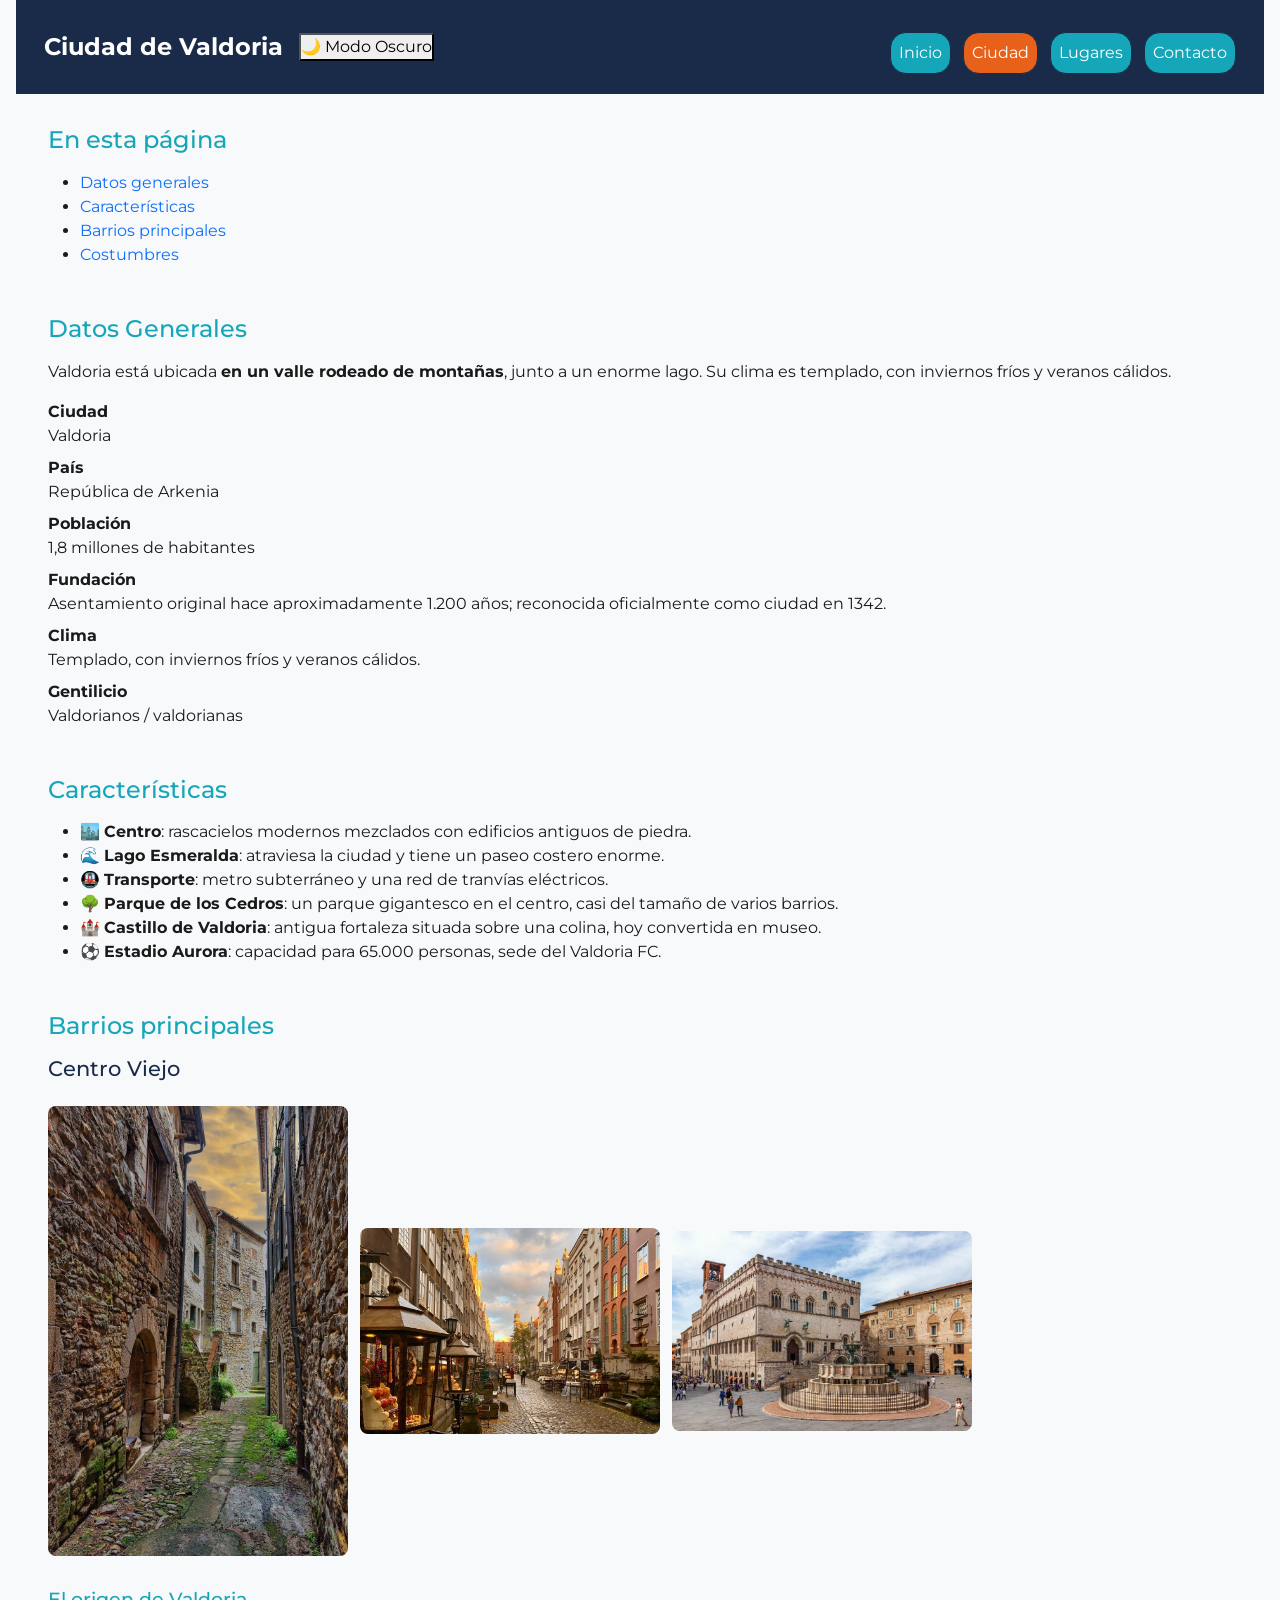
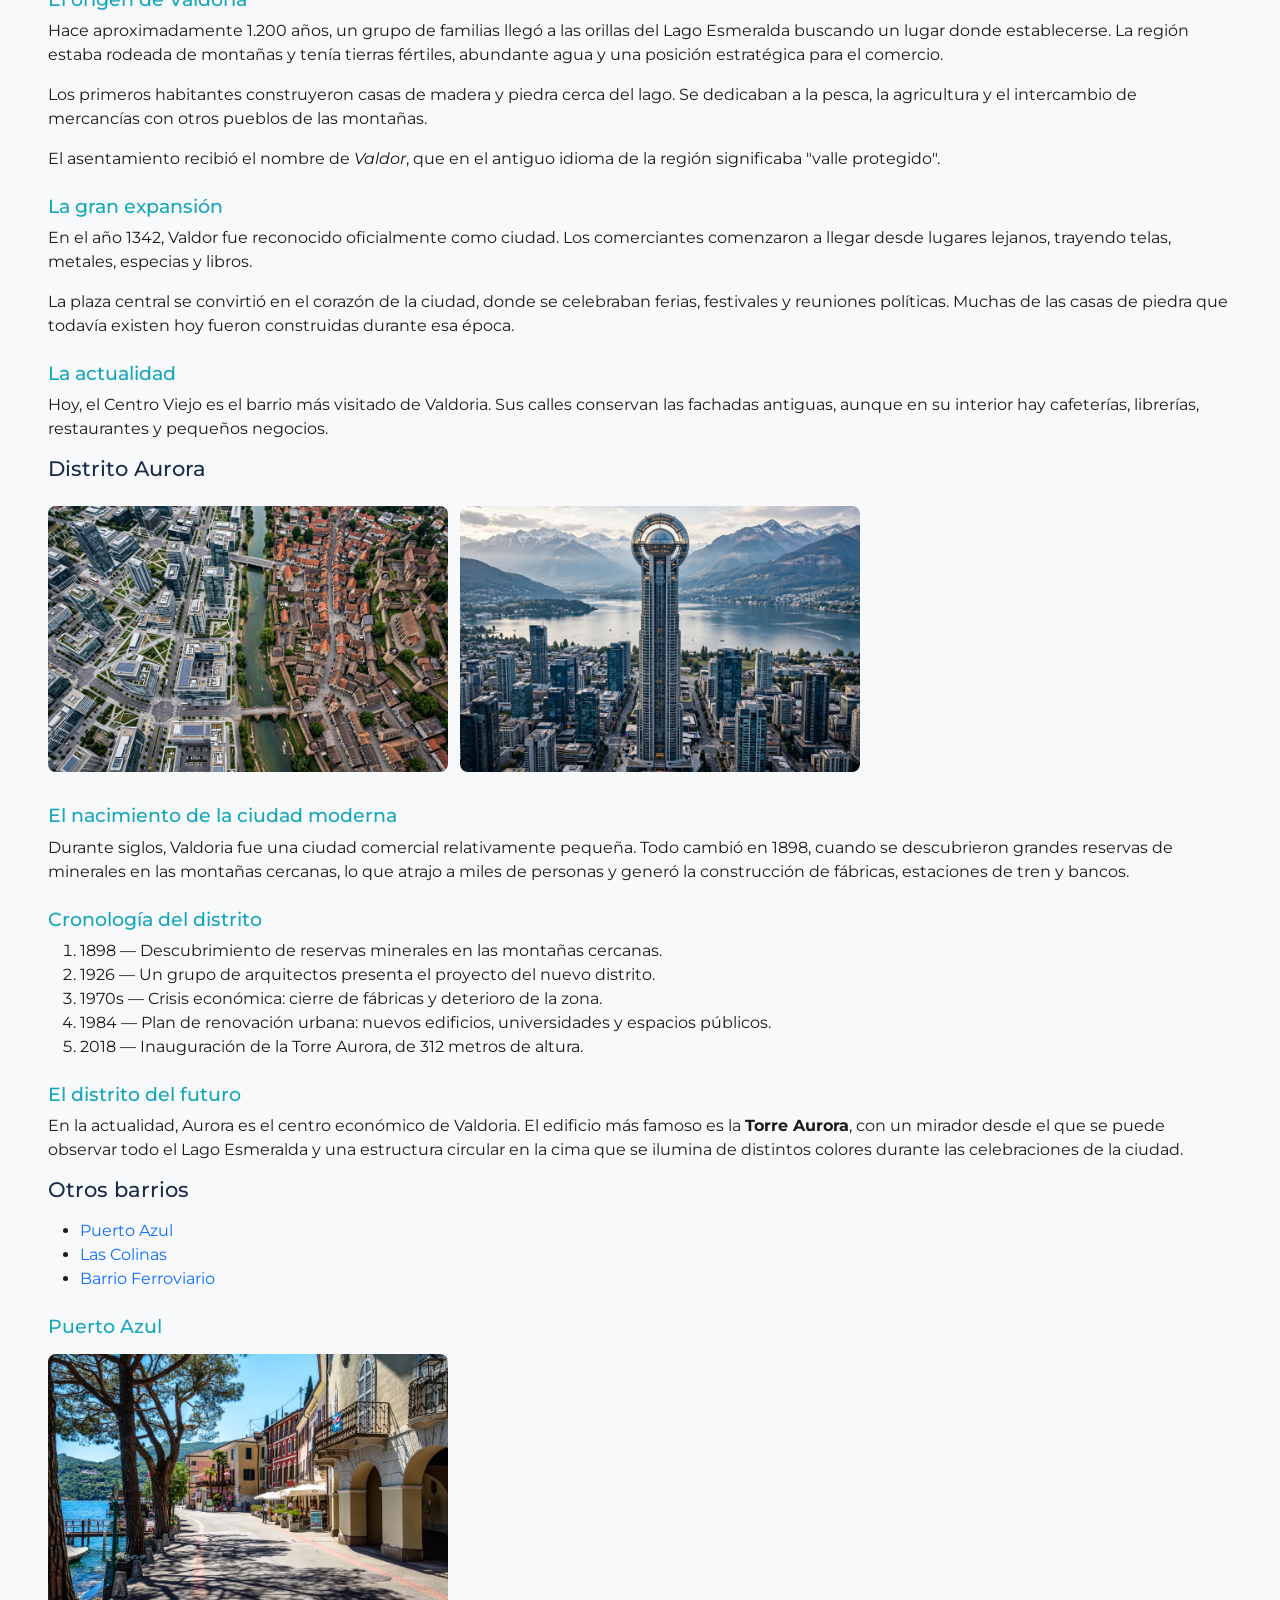
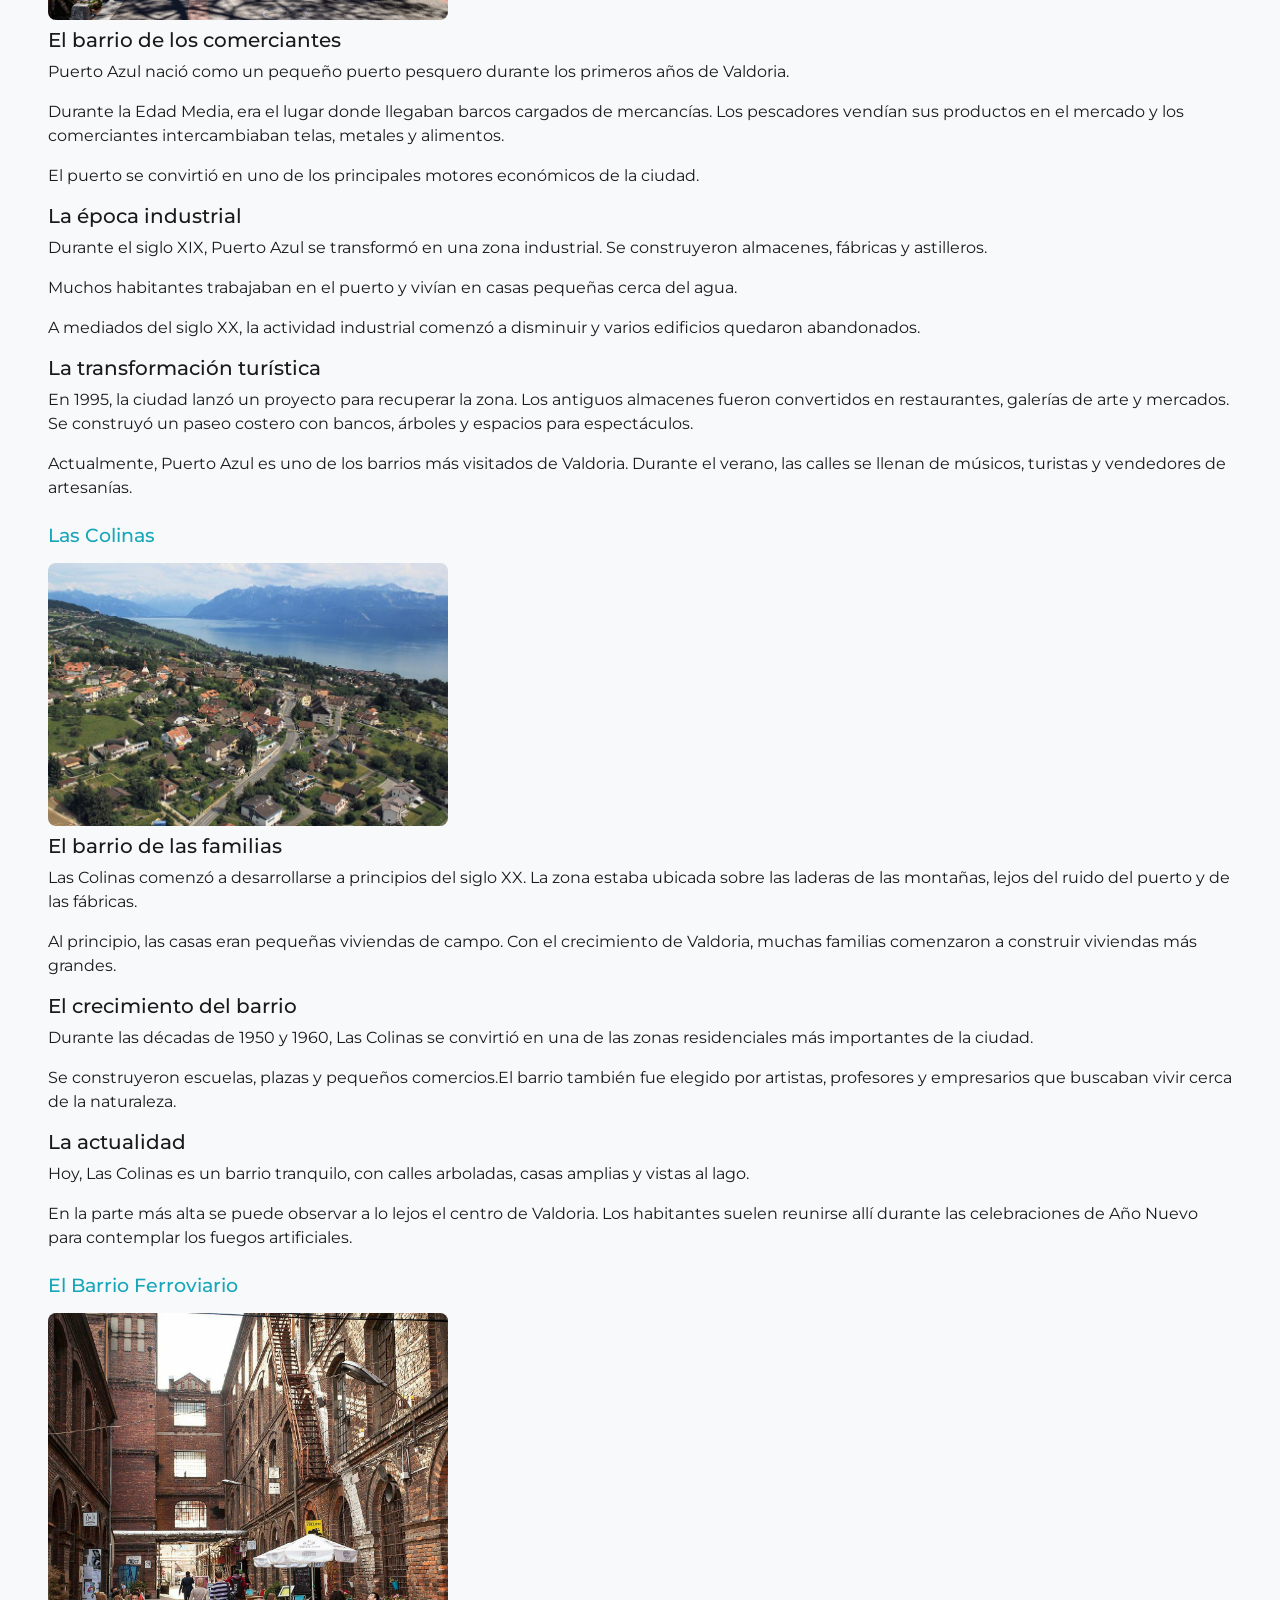
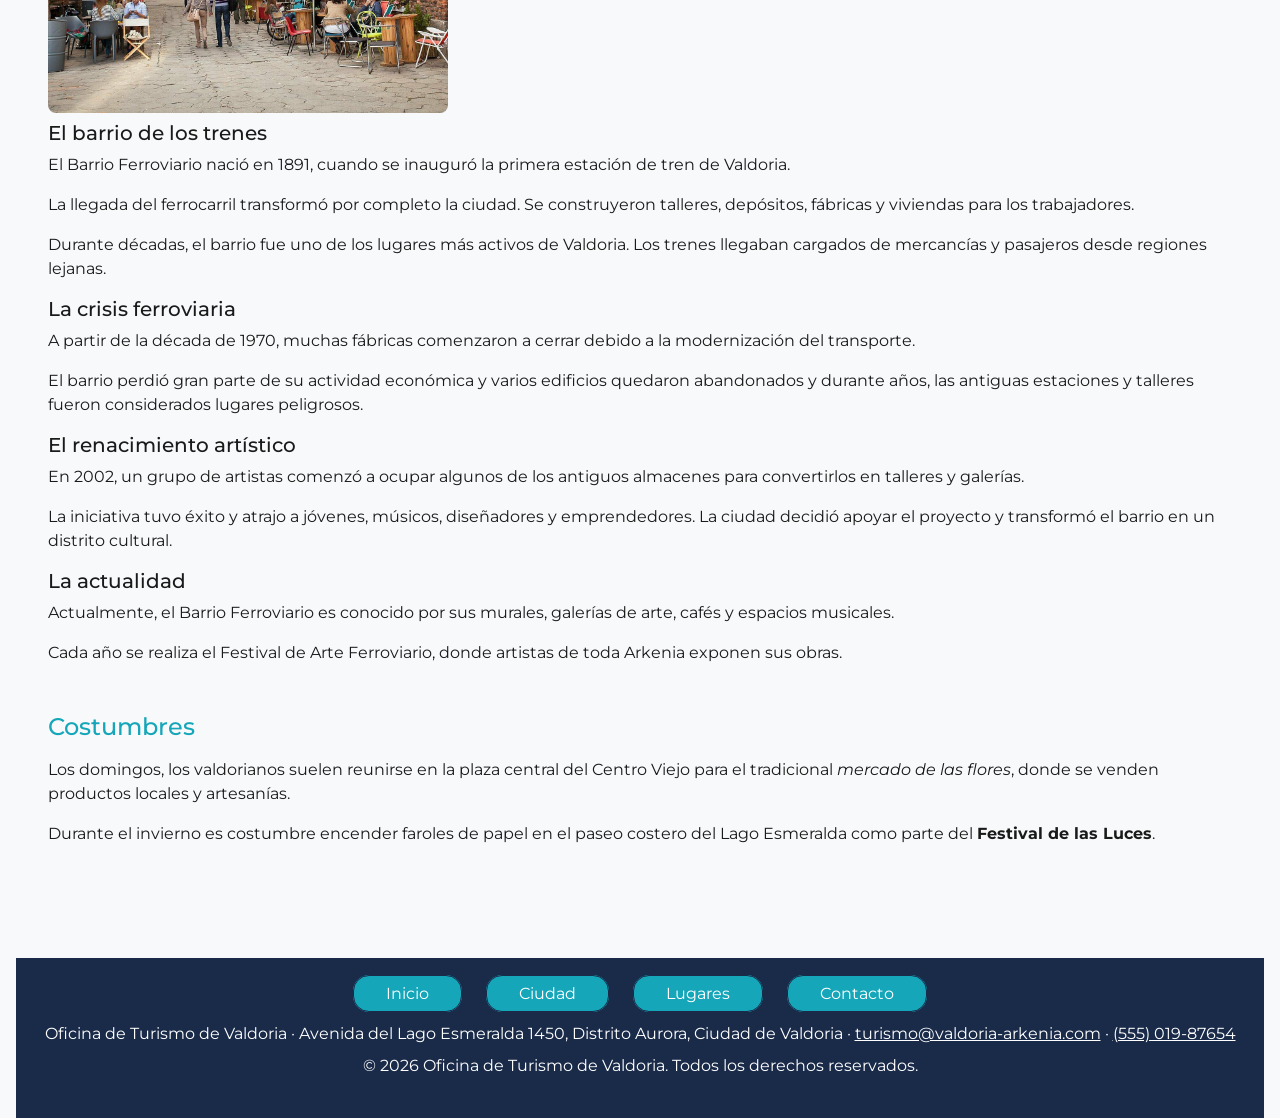
==== commit 22e1a395: "feat: añadiendo boton de modo oscuro y el archivo js" ====
--- a/ciudad.html
+++ b/ciudad.html
@@ -15,6 +15,7 @@
             <nav class="navbar navbar-expand-lg navbar-dark" aria-label="Navegación principal">
                 <div class="container-fluid">
                     <h1 class="m-0"><a class="navbar-brand" href="index.html">Ciudad de Valdoria</a></h1>
+                    <button id="btn-modo">🌙 Modo Oscuro </button>
                     <button class="navbar-toggler" type="button" data-bs-toggle="collapse" data-bs-target="#menuPrincipal" aria-controls="menuPrincipal" aria-expanded="false" aria-label="Mostrar u ocultar el menú">
                         <span class="navbar-toggler-icon"></span>
                     </button>
@@ -198,5 +199,6 @@
             <p>© 2026 Oficina de Turismo de Valdoria. Todos los derechos reservados.</p>
         </footer>
         <script src="https://cdn.jsdelivr.net/npm/bootstrap@5.3.3/dist/js/bootstrap.bundle.min.js"></script>
+        <script src="JavaScript/main.js"></script>
     </body>
 </html>
--- a/CSS/estilos.css
+++ b/CSS/estilos.css
@@ -97,14 +97,15 @@
 
 /* Flexbox */
 
-#lugares-de-interes {
+
+.contenedor-tarjetas {
     display: flex;
     flex-wrap: wrap;
-}
-
-.card {
-    gap: 2px;
-    flex: 1px 1px;
+    gap: 20px;
+}
+
+.contenedor-tarjetas .card {
+    flex: 1 1 300px;
 }
 
 main {
@@ -156,6 +157,7 @@
 footer .Menu {
     padding: 0;
     margin-bottom: 1rem;
+    flex-wrap: wrap;
 }
 
 footer address {
@@ -230,3 +232,20 @@
     background-color: var(--color-acento);
     border-color: var(--color-acento);
 }
+/* Posicionamiento */
+html {
+    scroll-padding-top: 5rem;
+}
+
+.imagen-etiquetada {
+    position: relative;
+    display: inline-block;
+}
+
+.etiqueta-imagen {
+    position: absolute;
+    top: 1rem;
+    left: 1rem;
+    background-color: var(--color-secundario);
+    font-size: 0.85rem;
+}
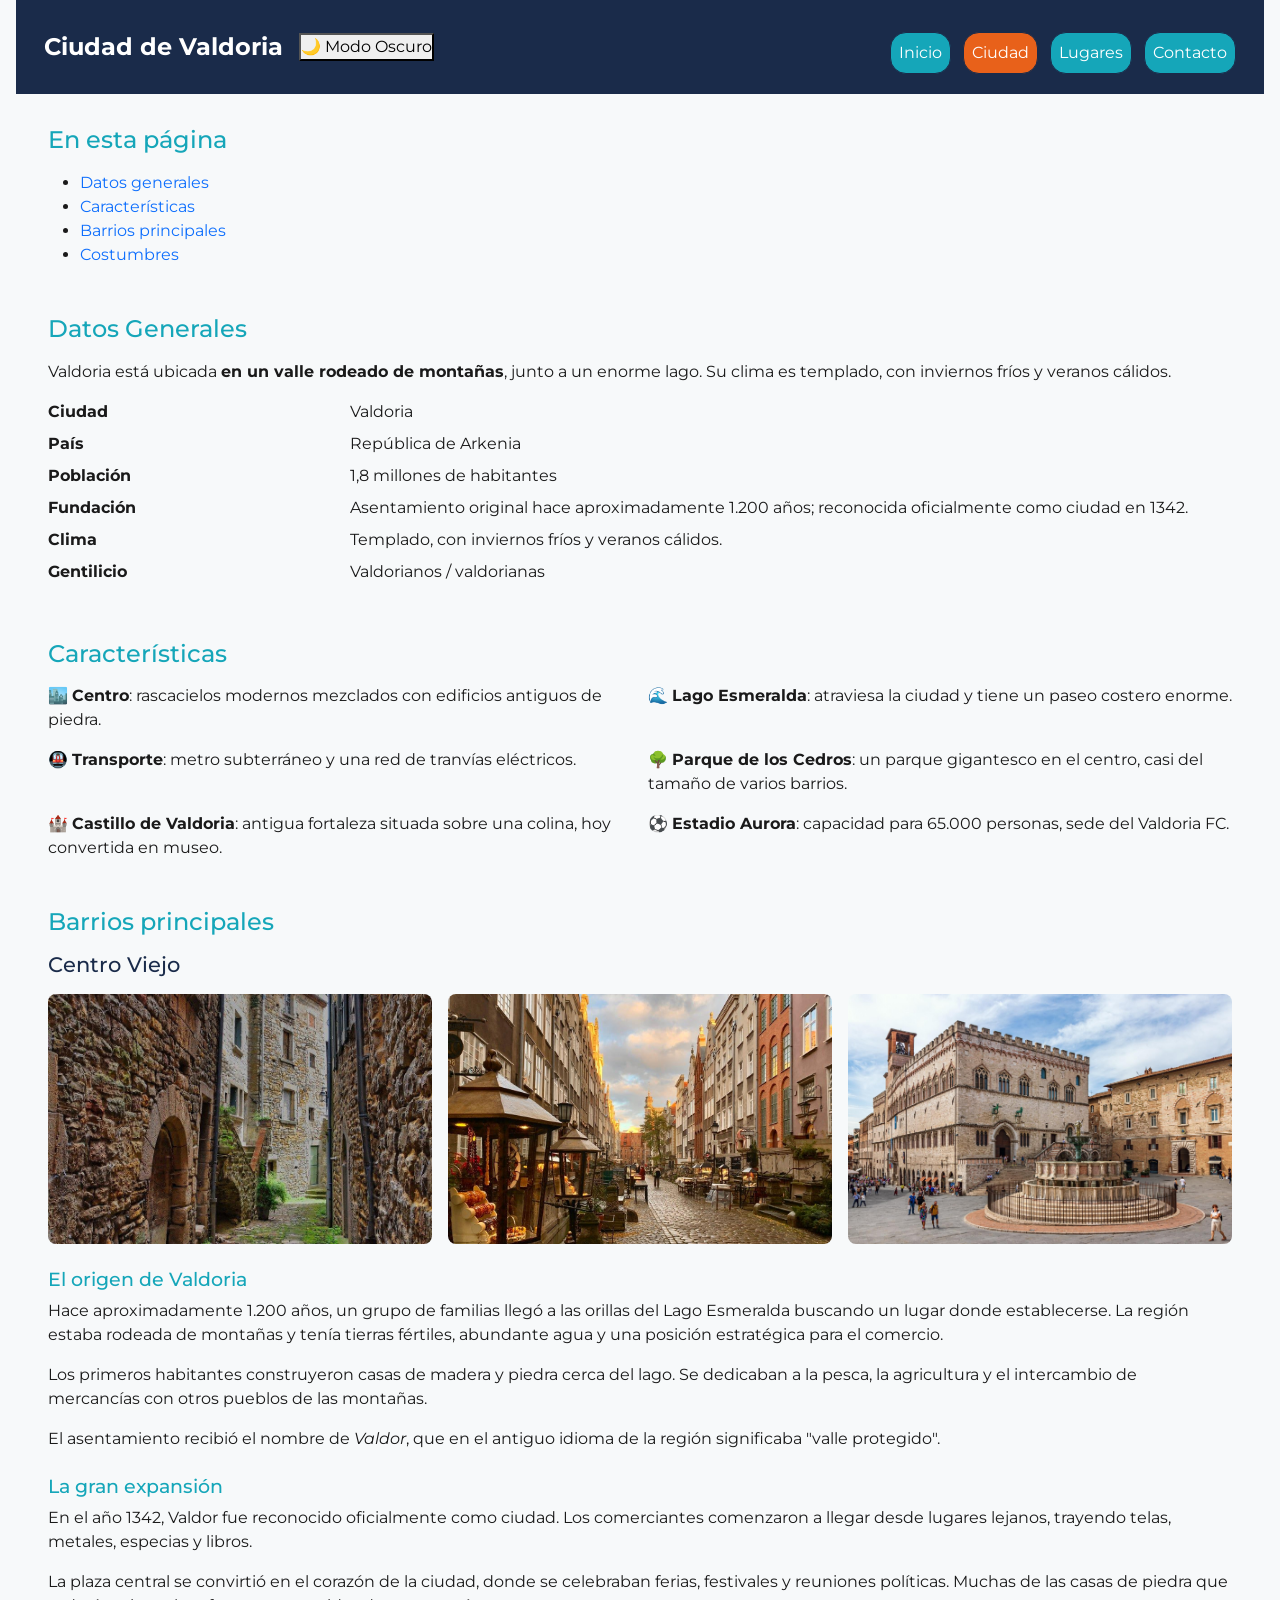
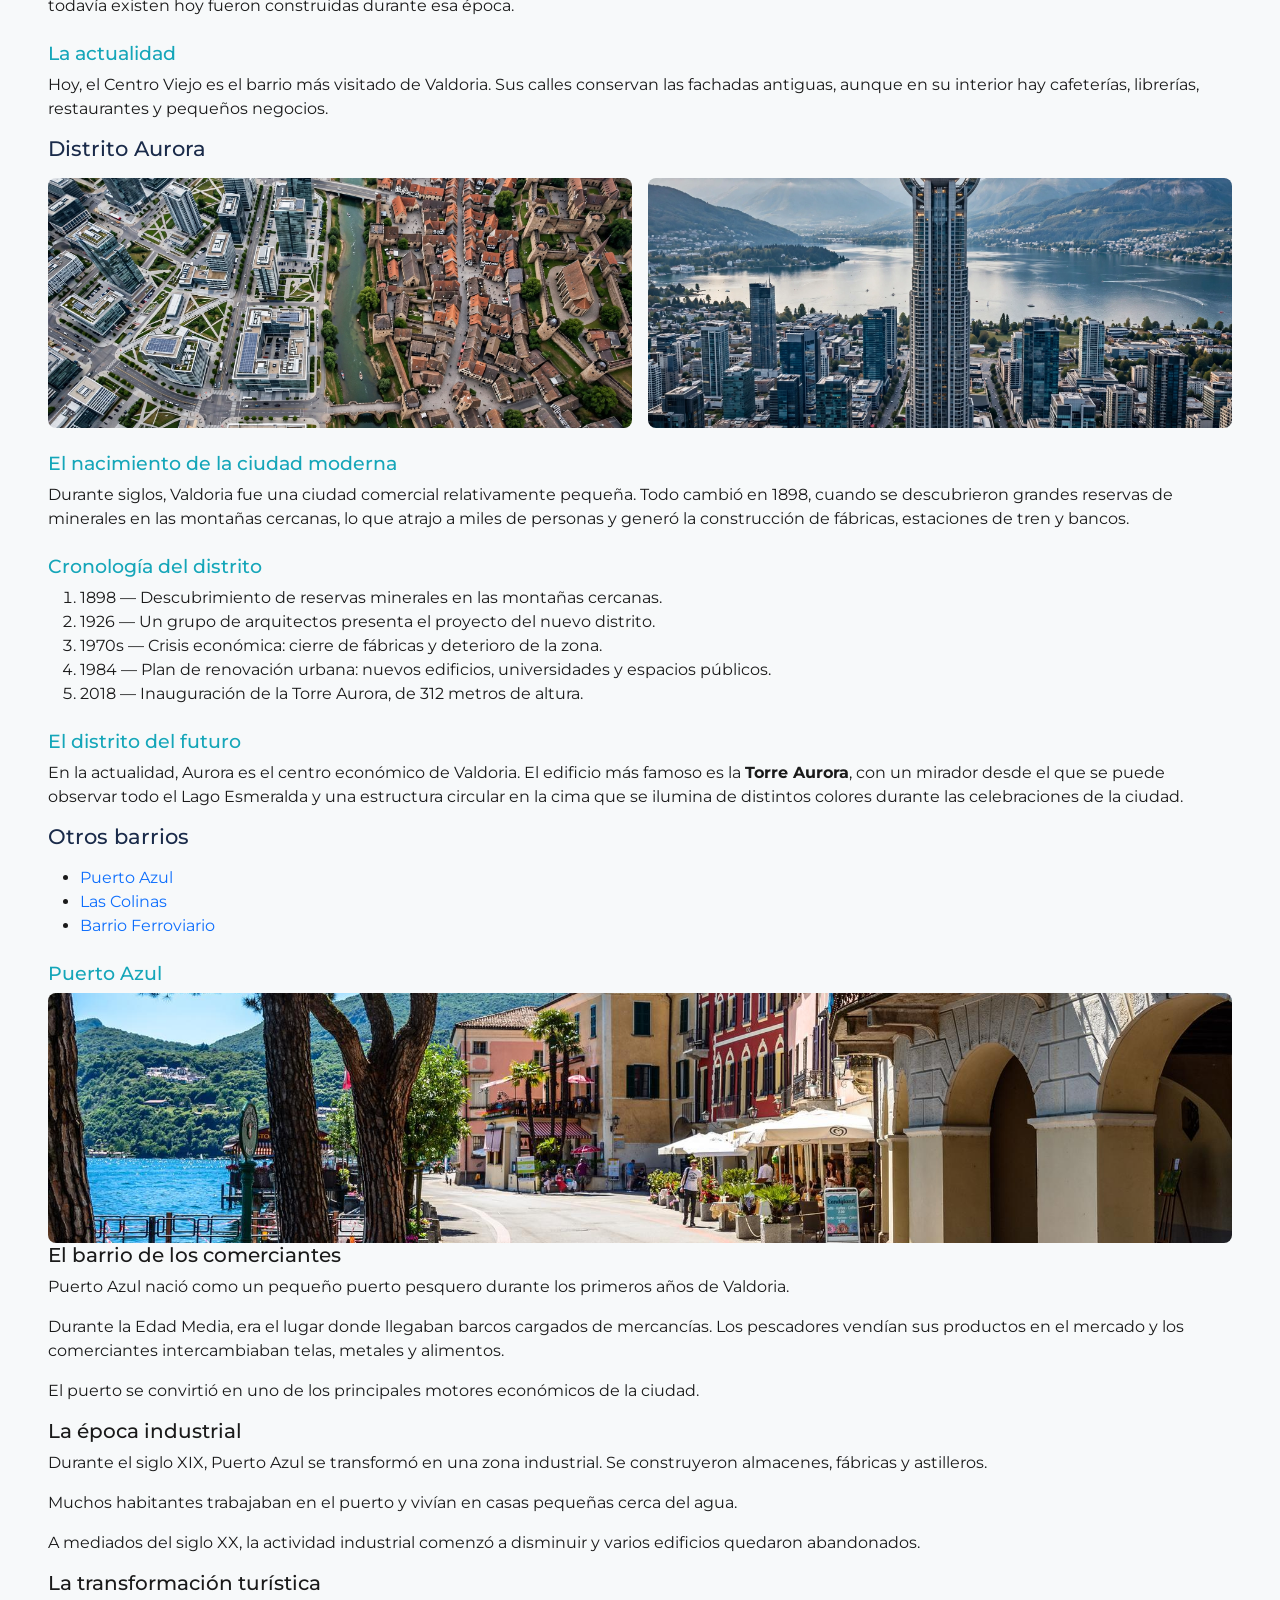
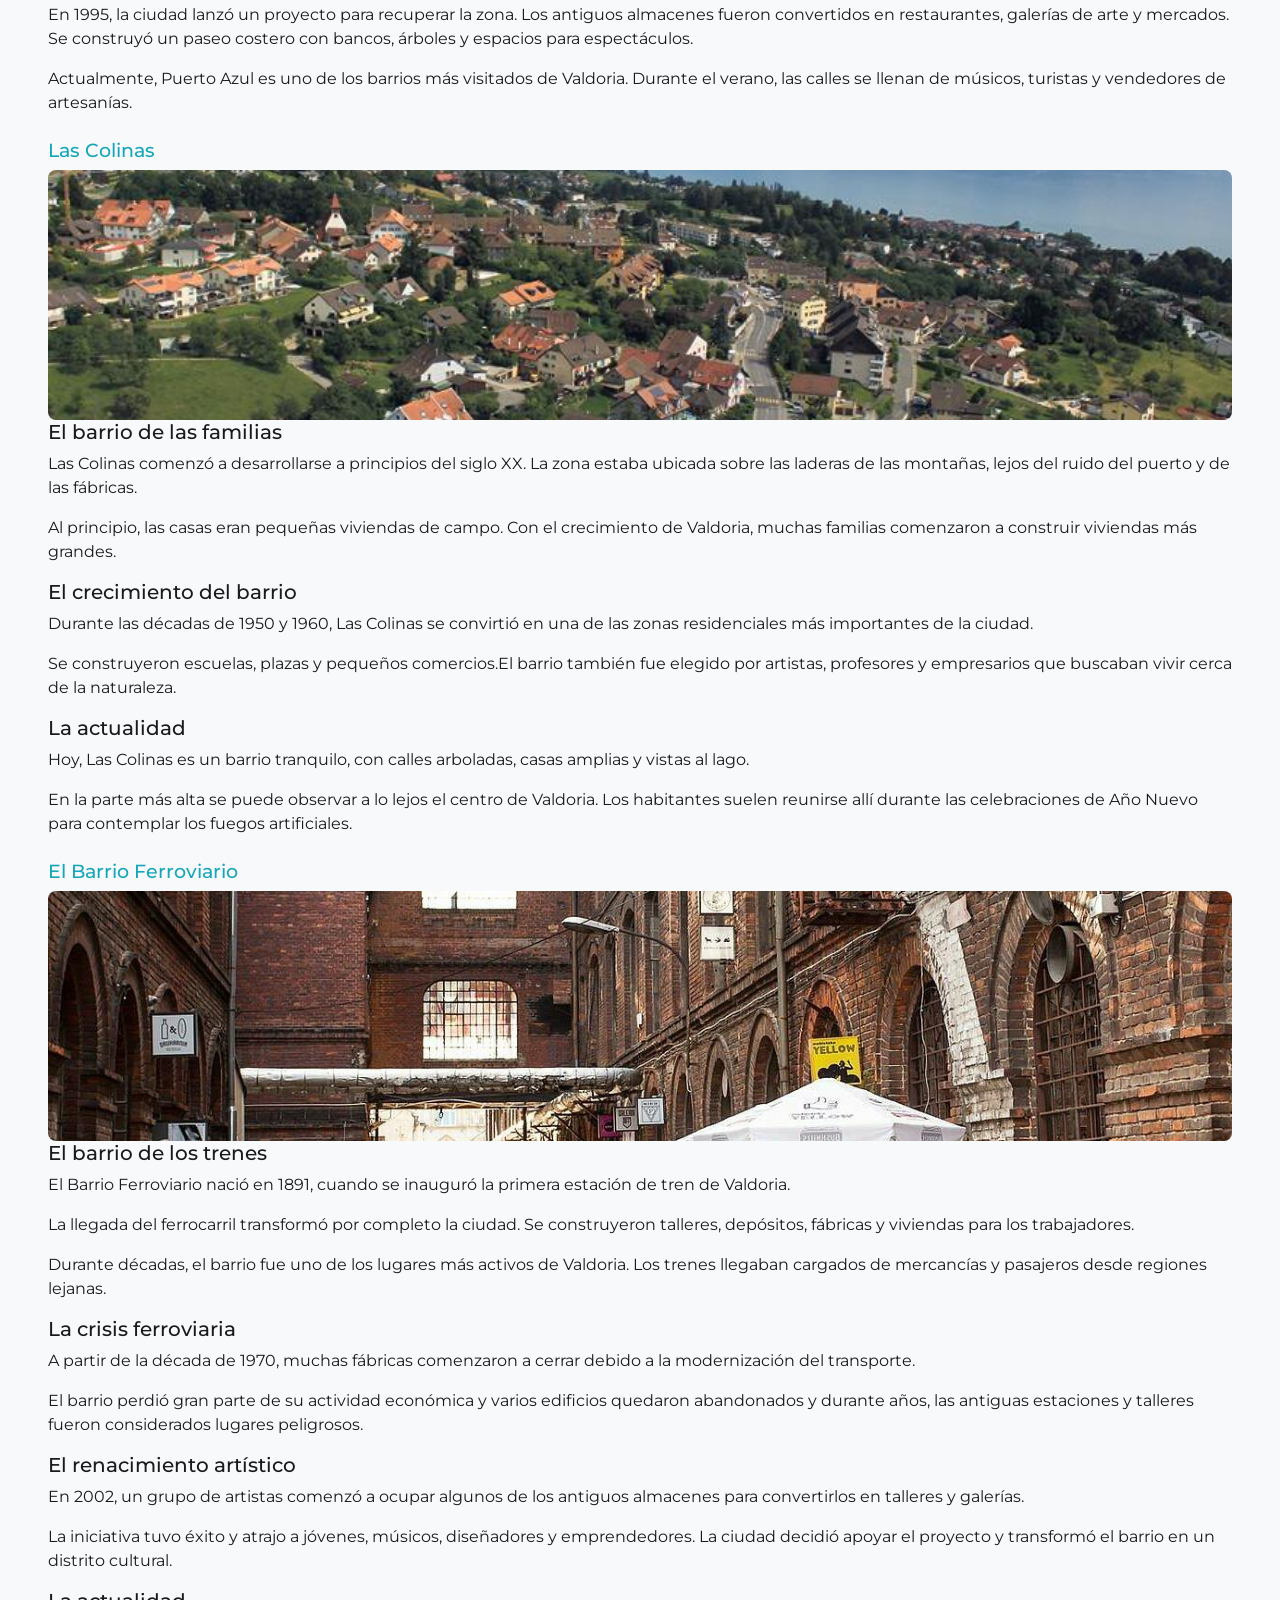
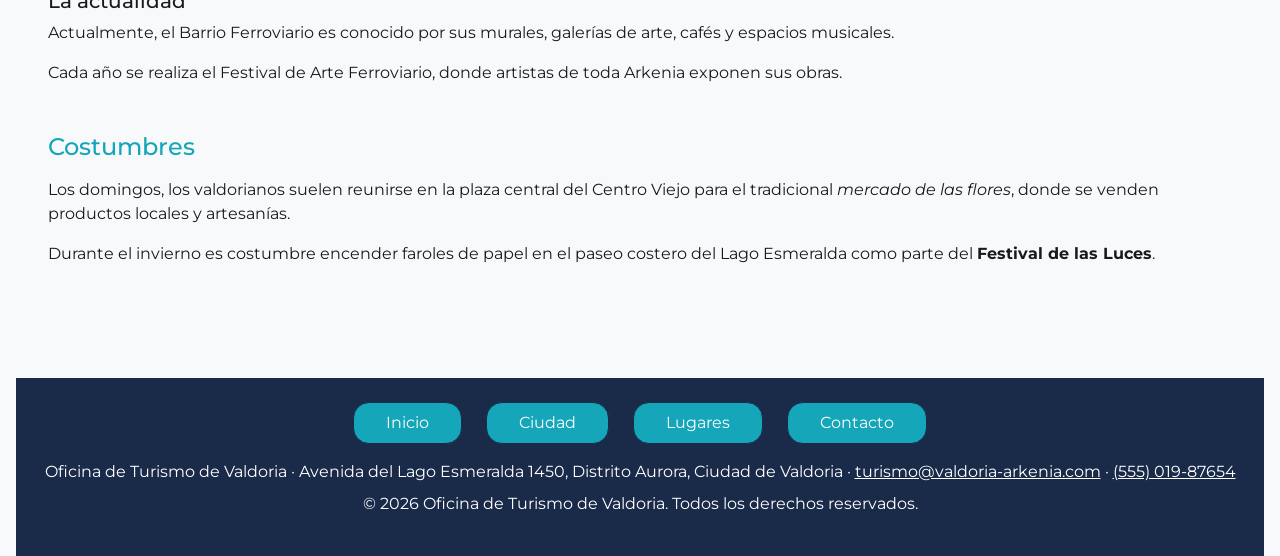
==== commit d9017b27: "Mejora modo oscuro, arreglando flexboxes" ====
--- a/ciudad.html
+++ b/ciudad.html
@@ -21,16 +21,15 @@
                     </button>
                     <div class="collapse navbar-collapse" id="menuPrincipal">
                         <ul class="navbar-nav ms-auto mb-2 mb-lg-0">
-                        <li class="nav-item"><a class="nav-link" href="index.html">Inicio</a></li>
-                        <li class="nav-item"><a class="nav-link active" href="ciudad.html" aria-current="page">Ciudad</a></li>
-                        <li class="nav-item"><a class="nav-link" href="lugares.html">Lugares</a></li>
-                        <li class="nav-item"><a class="nav-link" href="contacto.html">Contacto</a></li>
+                            <li class="nav-item"><a class="nav-link" href="index.html">Inicio</a></li>
+                            <li class="nav-item"><a class="nav-link active" href="ciudad.html" aria-current="page">Ciudad</a></li>
+                            <li class="nav-item"><a class="nav-link" href="lugares.html">Lugares</a></li>
+                            <li class="nav-item"><a class="nav-link" href="contacto.html">Contacto</a></li>
                         </ul>
                     </div>
                 </div>
             </nav>
         </header>
-
         <main>
             <section id="indice">
                 <h2>En esta página</h2>
@@ -41,68 +40,62 @@
                     <li><a href="#costumbres">Costumbres</a></li>
                 </ul>
             </section>
-
             <section id="datos-generales">
                 <h2>Datos Generales</h2>
                 <p>Valdoria está ubicada <strong>en un valle rodeado de montañas</strong>, junto a un enorme lago. Su clima es templado, con inviernos fríos y veranos cálidos.</p>
-                <dl>
-                    <dt>Ciudad</dt>
-                    <dd>Valdoria</dd>
-                    <dt>País</dt>
-                    <dd>República de Arkenia</dd>
-                    <dt>Población</dt>
-                    <dd>1,8 millones de habitantes</dd>
-                    <dt>Fundación</dt>
-                    <dd>Asentamiento original hace aproximadamente 1.200 años; reconocida oficialmente como ciudad en 1342.</dd>
-                    <dt>Clima</dt>
-                    <dd>Templado, con inviernos fríos y veranos cálidos.</dd>
-                    <dt>Gentilicio</dt>
-                    <dd>Valdorianos / valdorianas</dd>
+                <dl class="row">
+                    <dt class="col-sm-3">Ciudad</dt>
+                    <dd class="col-sm-9">Valdoria</dd>
+                    <dt class="col-sm-3">País</dt>
+                    <dd class="col-sm-9">República de Arkenia</dd>
+                    <dt class="col-sm-3">Población</dt>
+                    <dd class="col-sm-9">1,8 millones de habitantes</dd>
+                    <dt class="col-sm-3">Fundación</dt>
+                    <dd class="col-sm-9">Asentamiento original hace aproximadamente 1.200 años; reconocida oficialmente como ciudad en 1342.</dd>
+                    <dt class="col-sm-3">Clima</dt>
+                    <dd class="col-sm-9">Templado, con inviernos fríos y veranos cálidos.</dd>
+                    <dt class="col-sm-3">Gentilicio</dt>
+                    <dd class="col-sm-9">Valdorianos / valdorianas</dd>
                 </dl>
             </section>
-
             <section id="caracteristicas">
                 <h2>Características</h2>
-                <ul>
-                    <li>🏙️ <strong>Centro</strong>: rascacielos modernos mezclados con edificios antiguos de piedra.</li>
-                    <li>🌊 <strong>Lago Esmeralda</strong>: atraviesa la ciudad y tiene un paseo costero enorme.</li>
-                    <li>🚇 <strong>Transporte</strong>: metro subterráneo y una red de tranvías eléctricos.</li>
-                    <li>🌳 <strong>Parque de los Cedros</strong>: un parque gigantesco en el centro, casi del tamaño de varios barrios.</li>
-                    <li>🏰 <strong>Castillo de Valdoria</strong>: antigua fortaleza situada sobre una colina, hoy convertida en museo.</li>
-                    <li>⚽ <strong>Estadio Aurora</strong>: capacidad para 65.000 personas, sede del Valdoria FC.</li>
+                <ul class="row row-cols-1 row-cols-md-2 g-3 list-unstyled">
+                    <li class="col">🏙️ <strong>Centro</strong>: rascacielos modernos mezclados con edificios antiguos de piedra.</li>
+                    <li class="col">🌊 <strong>Lago Esmeralda</strong>: atraviesa la ciudad y tiene un paseo costero enorme.</li>
+                    <li class="col">🚇 <strong>Transporte</strong>: metro subterráneo y una red de tranvías eléctricos.</li>
+                    <li class="col">🌳 <strong>Parque de los Cedros</strong>: un parque gigantesco en el centro, casi del tamaño de varios barrios.</li>
+                    <li class="col">🏰 <strong>Castillo de Valdoria</strong>: antigua fortaleza situada sobre una colina, hoy convertida en museo.</li>
+                    <li class="col">⚽ <strong>Estadio Aurora</strong>: capacidad para 65.000 personas, sede del Valdoria FC.</li>
                 </ul>
             </section>
-
             <section id="barrios">
                 <h2>Barrios principales</h2>
-
                 <article id="centro-viejo">
                     <h3>Centro Viejo</h3>
-                    <img src="Imagenes/Centro-Viejo1.jpg" alt="Pasillos del Centro Viejo" width="300">
-                    <img src="Imagenes/Centro-Viejo3.jpg" alt="Calles del Centro Viejo" width="300">
-                    <img src="Imagenes/Centro-Viejo2.jpg" alt="Plaza del Centro Viejo" width="300">
-
+                    <div class="row row-cols-1 row-cols-md-3 g-3 mb-3">
+                        <div class="col"><img class="img-uniforme" src="Imagenes/Centro-Viejo1.jpg" alt="Pasillos del Centro Viejo"></div>
+                        <div class="col"><img class="img-uniforme" src="Imagenes/Centro-Viejo3.jpg" alt="Calles del Centro Viejo"></div>
+                        <div class="col"><img class="img-uniforme" src="Imagenes/Centro-Viejo2.jpg" alt="Plaza del Centro Viejo"></div>
+                    </div>
                     <h4>El origen de Valdoria</h4>
                     <p>Hace aproximadamente 1.200 años, un grupo de familias llegó a las orillas del Lago Esmeralda buscando un lugar donde establecerse. La región estaba rodeada de montañas y tenía tierras fértiles, abundante agua y una posición estratégica para el comercio.</p>
                     <p>Los primeros habitantes construyeron casas de madera y piedra cerca del lago. Se dedicaban a la pesca, la agricultura y el intercambio de mercancías con otros pueblos de las montañas.</p>
                     <p>El asentamiento recibió el nombre de <em>Valdor</em>, que en el antiguo idioma de la región significaba "valle protegido".</p>
-
                     <h4>La gran expansión</h4>
                     <p>En el año 1342, Valdor fue reconocido oficialmente como ciudad. Los comerciantes comenzaron a llegar desde lugares lejanos, trayendo telas, metales, especias y libros.</p>
                     <p>La plaza central se convirtió en el corazón de la ciudad, donde se celebraban ferias, festivales y reuniones políticas. Muchas de las casas de piedra que todavía existen hoy fueron construidas durante esa época.</p>
-
                     <h4>La actualidad</h4>
                     <p>Hoy, el Centro Viejo es el barrio más visitado de Valdoria. Sus calles conservan las fachadas antiguas, aunque en su interior hay cafeterías, librerías, restaurantes y pequeños negocios.</p>
                 </article>
-
                 <article id="distrito-aurora">
                     <h3>Distrito Aurora</h3>
-                    <img src="Imagenes/Distrito-Aurora1.jpg" alt="Vista del Distrito Aurora" width="400">
-                    <img src="Imagenes/Distrito-Aurora2.jpg" alt="Torre Aurora" width="400">
-
+                    <div class="row row-cols-1 row-cols-md-2 g-3 mb-3">
+                        <div class="col"><img class="img-uniforme" src="Imagenes/Distrito-Aurora1.jpg" alt="Vista del Distrito Aurora"></div>
+                        <div class="col"><img class="img-uniforme" src="Imagenes/Distrito-Aurora2.jpg" alt="Torre Aurora"></div>
+                    </div>
                     <h4>El nacimiento de la ciudad moderna</h4>
                     <p>Durante siglos, Valdoria fue una ciudad comercial relativamente pequeña. Todo cambió en 1898, cuando se descubrieron grandes reservas de minerales en las montañas cercanas, lo que atrajo a miles de personas y generó la construcción de fábricas, estaciones de tren y bancos.</p>
-
                     <h4>Cronología del distrito</h4>
                     <ol>
                         <li>1898 — Descubrimiento de reservas minerales en las montañas cercanas.</li>
@@ -111,23 +104,21 @@
                         <li>1984 — Plan de renovación urbana: nuevos edificios, universidades y espacios públicos.</li>
                         <li>2018 — Inauguración de la Torre Aurora, de 312 metros de altura.</li>
                     </ol>
-
                     <h4>El distrito del futuro</h4>
                     <p>En la actualidad, Aurora es el centro económico de Valdoria. El edificio más famoso es la <strong>Torre Aurora</strong>, con un mirador desde el que se puede observar todo el Lago Esmeralda y una estructura circular en la cima que se ilumina de distintos colores durante las celebraciones de la ciudad.</p>
                 </article>
-
                 <article id="otros-barrios">
                     <h3>Otros barrios</h3>
                     <nav aria-label="Menu-otros-Barrios">
-                    <ul>
-                        <li><a href="#Puerto">Puerto Azul</a></li>
-                        <li><a href="#Colinas">Las Colinas</a></li>
-                        <li><a href="#BarrioF">Barrio Ferroviario</a></li>
-                    </ul>
+                        <ul>
+                            <li><a href="#Puerto">Puerto Azul</a></li>
+                            <li><a href="#Colinas">Las Colinas</a></li>
+                            <li><a href="#BarrioF">Barrio Ferroviario</a></li>
+                        </ul>
                     </nav>
                     <div>
                         <h4 id="Puerto">Puerto Azul</h4>
-                        <img src="Imagenes/Puerto-Azul1.jpg" alt="Vistas del Puerto Azul" width="400">
+                        <img class="img-uniforme" src="Imagenes/Puerto-Azul1.jpg" alt="Vistas del Puerto Azul">
                         <h5>El barrio de los comerciantes</h5>
                         <p>Puerto Azul nació como un pequeño puerto pesquero durante los primeros años de Valdoria.</p>
                         <p>Durante la Edad Media, era el lugar donde llegaban barcos cargados de mercancías. Los pescadores vendían sus productos en el mercado y los comerciantes intercambiaban telas, metales y alimentos.</p>
@@ -142,7 +133,7 @@
                     </div>
                     <div>
                         <h4 id="Colinas">Las Colinas</h4>
-                        <img src="Imagenes/Las-Colinas1.jpg" alt="Vistas de Las Colinas" width="400">
+                        <img class="img-uniforme" src="Imagenes/Las-Colinas1.jpg" alt="Vistas de Las Colinas">
                         <h5>El barrio de las familias</h5>
                         <p>Las Colinas comenzó a desarrollarse a principios del siglo XX. La zona estaba ubicada sobre las laderas de las montañas, lejos del ruido del puerto y de las fábricas.</p>
                         <p>Al principio, las casas eran pequeñas viviendas de campo. Con el crecimiento de Valdoria, muchas familias comenzaron a construir viviendas más grandes.</p>
@@ -155,7 +146,7 @@
                     </div>
                     <div>
                         <h4 id="BarrioF">El Barrio Ferroviario</h4>
-                        <img src="Imagenes/Barrio-Ferroviario1.jpg" alt="Vista de las calles del Barrio Ferroviario" width="400">
+                        <img class="img-uniforme" src="Imagenes/Barrio-Ferroviario1.jpg" alt="Vista de las calles del Barrio Ferroviario">
                         <h5>El barrio de los trenes</h5>
                         <p>El Barrio Ferroviario nació en 1891, cuando se inauguró la primera estación de tren de Valdoria.</p>
                         <p>La llegada del ferrocarril transformó por completo la ciudad. Se construyeron talleres, depósitos, fábricas y viviendas para los trabajadores.</p>
@@ -168,20 +159,16 @@
                         <p>La iniciativa tuvo éxito y atrajo a jóvenes, músicos, diseñadores y emprendedores. La ciudad decidió apoyar el proyecto y transformó el barrio en un distrito cultural.</p>
                         <h5>La actualidad</h5>
                         <p>Actualmente, el Barrio Ferroviario es conocido por sus murales, galerías de arte, cafés y espacios musicales.</p>
-                        <p>Cada año se realiza el Festival de Arte Ferroviario, donde artistas de toda Arkenia exponen sus obras.</p> 
+                        <p>Cada año se realiza el Festival de Arte Ferroviario, donde artistas de toda Arkenia exponen sus obras.</p>
                     </div>
-
-
                 </article>
             </section>
-
             <section id="costumbres">
                 <h2>Costumbres</h2>
                 <p>Los domingos, los valdorianos suelen reunirse en la plaza central del Centro Viejo para el tradicional <em>mercado de las flores</em>, donde se venden productos locales y artesanías.</p>
                 <p>Durante el invierno es costumbre encender faroles de papel en el paseo costero del Lago Esmeralda como parte del <strong>Festival de las Luces</strong>.</p>
             </section>
         </main>
-
         <footer>
             <nav aria-label="Navegación">
                 <ul class="Menu">
--- a/CSS/estilos.css
+++ b/CSS/estilos.css
@@ -4,7 +4,6 @@
     padding: 0;
     box-sizing: border-box;
 }
-
 
 /* Variables (paleta de la ciudad) */
 :root {
@@ -14,6 +13,8 @@
     --color-fondo: #F7F9FA;
     --color-texto: #1A1A1A;
     --color-nav-texto: #FFFFFF;
+    --color-tarjeta: #FFFFFF;
+    --color-titulo: #1A2B4A;
 }
 
 /* Body / Tipografía global */
@@ -31,7 +32,7 @@
 /* Headings */
 h1 {
     font-size: 2rem;
-    color: var(--color-secundario);
+    color: var(--color-titulo);
     text-align: center;
 }
 
@@ -43,7 +44,7 @@
 
 h3 {
     font-size: 1.3rem;
-    color: var(--color-secundario);
+    color: var(--color-titulo);
      margin-bottom: 1rem;
 }
 
@@ -95,19 +96,6 @@
     line-height: 1.2;
 }
 
-/* Flexbox */
-
-
-.contenedor-tarjetas {
-    display: flex;
-    flex-wrap: wrap;
-    gap: 20px;
-}
-
-.contenedor-tarjetas .card {
-    flex: 1 1 300px;
-}
-
 main {
     padding: 2rem;
 }
@@ -205,15 +193,23 @@
     border-color: var(--color-primario);
 }
 
+/* Tarjetas e inputs de Bootstrap con las variables del sitio */
+.card,
+.form-control,
+.form-select {
+    background-color: var(--color-tarjeta);
+    color: var(--color-texto);
+}
+
 /* Bootstrap - personalizaciones (contacto: card, formulario y botones) */
 #contacto .card {
     border: 0.1rem solid var(--color-primario);
     border-radius: 1rem;
-    background-color: #FFFFFF;
+    background-color: var(--color-tarjeta);
 }
 
 #contacto .card-title {
-    color: var(--color-secundario);
+    color: var(--color-titulo);
 }
 
 #contacto .form-control:focus,
@@ -248,4 +244,44 @@
     left: 1rem;
     background-color: var(--color-secundario);
     font-size: 0.85rem;
+}
+
+/* Modo oscuro: se cambian los valores de las variables */
+body.oscuro {
+    --color-primario: #1397a8;
+    --color-secundario: #0F1A2E;
+    --color-acento: #F0732F;
+    --color-fondo: #1A1A1A;
+    --color-texto: #F5F5F5;
+    --color-nav-texto: #FFFFFF;
+    --color-tarjeta: #262626;
+    --color-titulo: #FFFFFF;
+}
+
+/* Imágenes uniformes en grillas y tarjetas */
+.img-uniforme {
+    width: 100%;
+    height: 250px;
+    object-fit: cover;
+    margin: 0;
+}
+
+.tarjeta-lugar .imagen-etiquetada {
+    display: block;
+}
+
+/* Footer: botones del menú */
+.OpcionMenu a {
+    display: inline-block;
+}
+
+@media (max-width: 576px) {
+    footer .Menu {
+        gap: 0.5rem;
+    }
+
+    .OpcionMenu a {
+        padding: 0.4rem 1rem;
+        font-size: 0.9rem;
+    }
 }
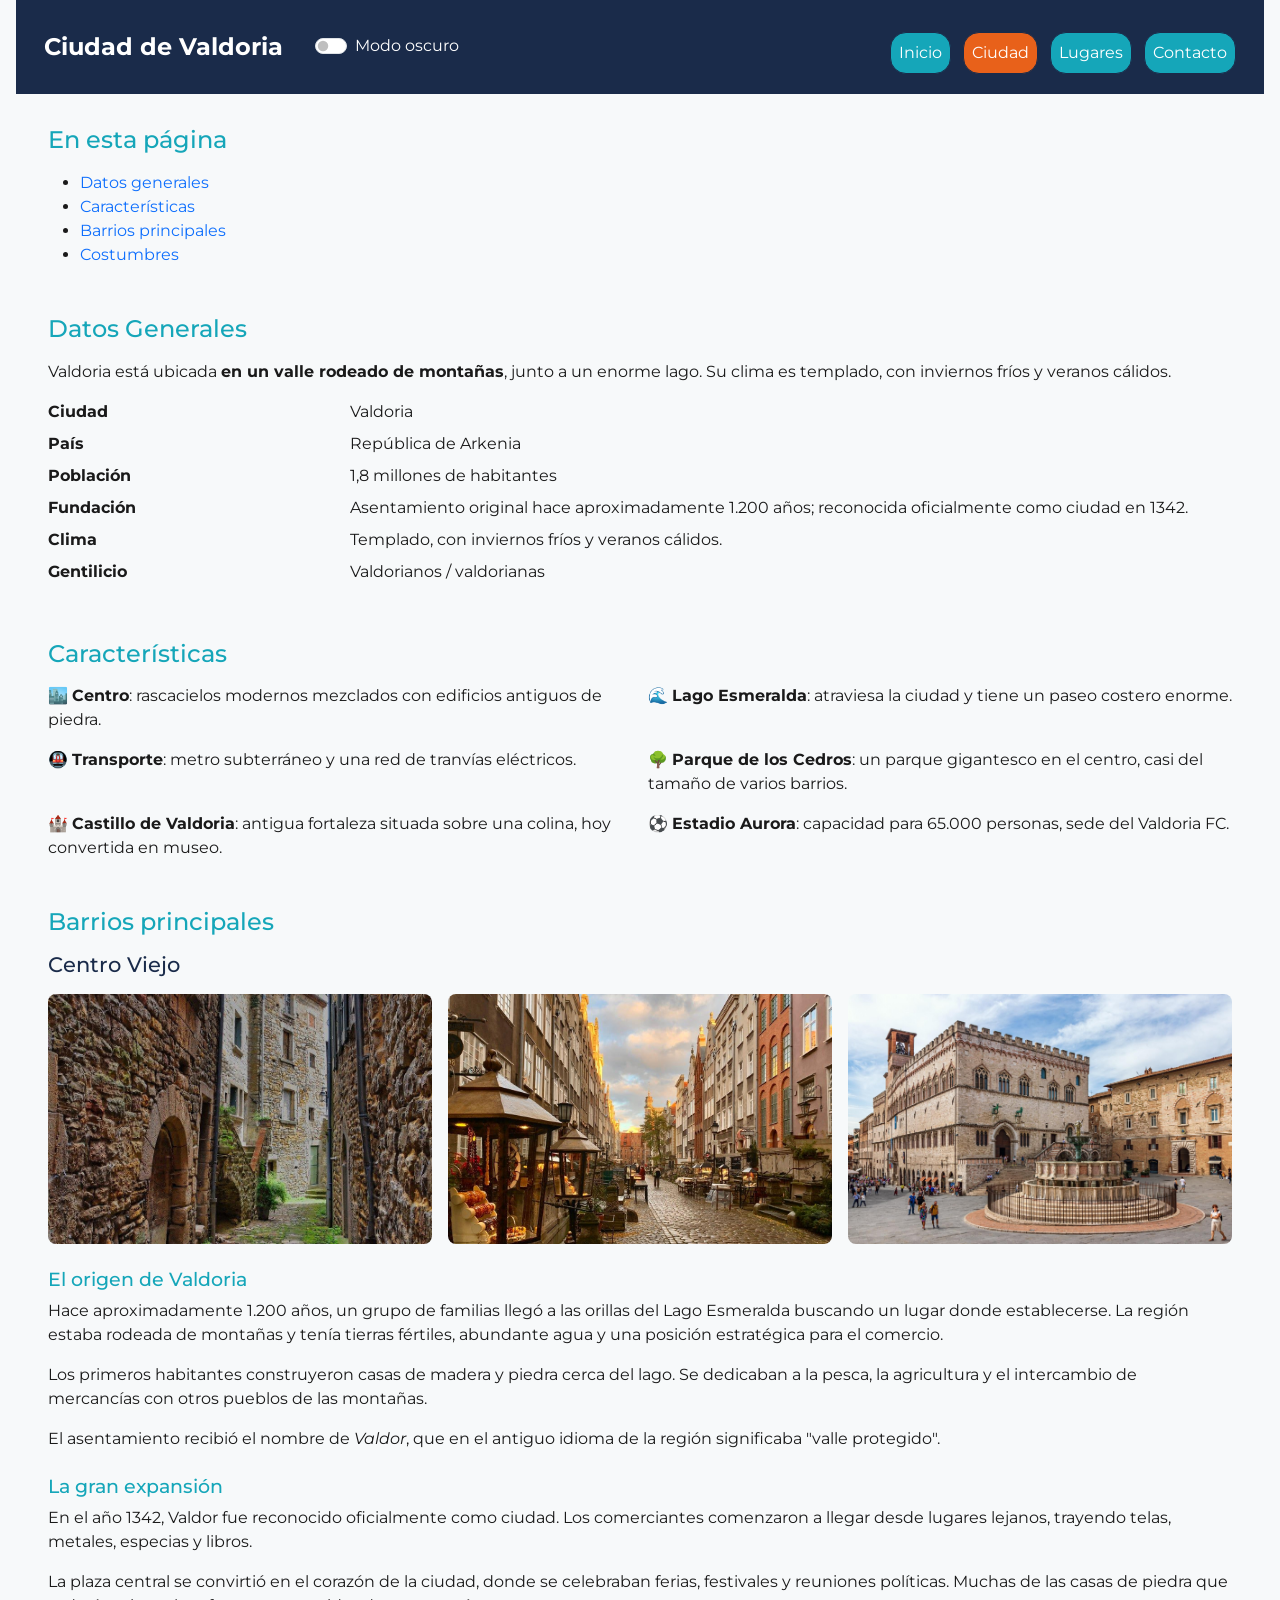
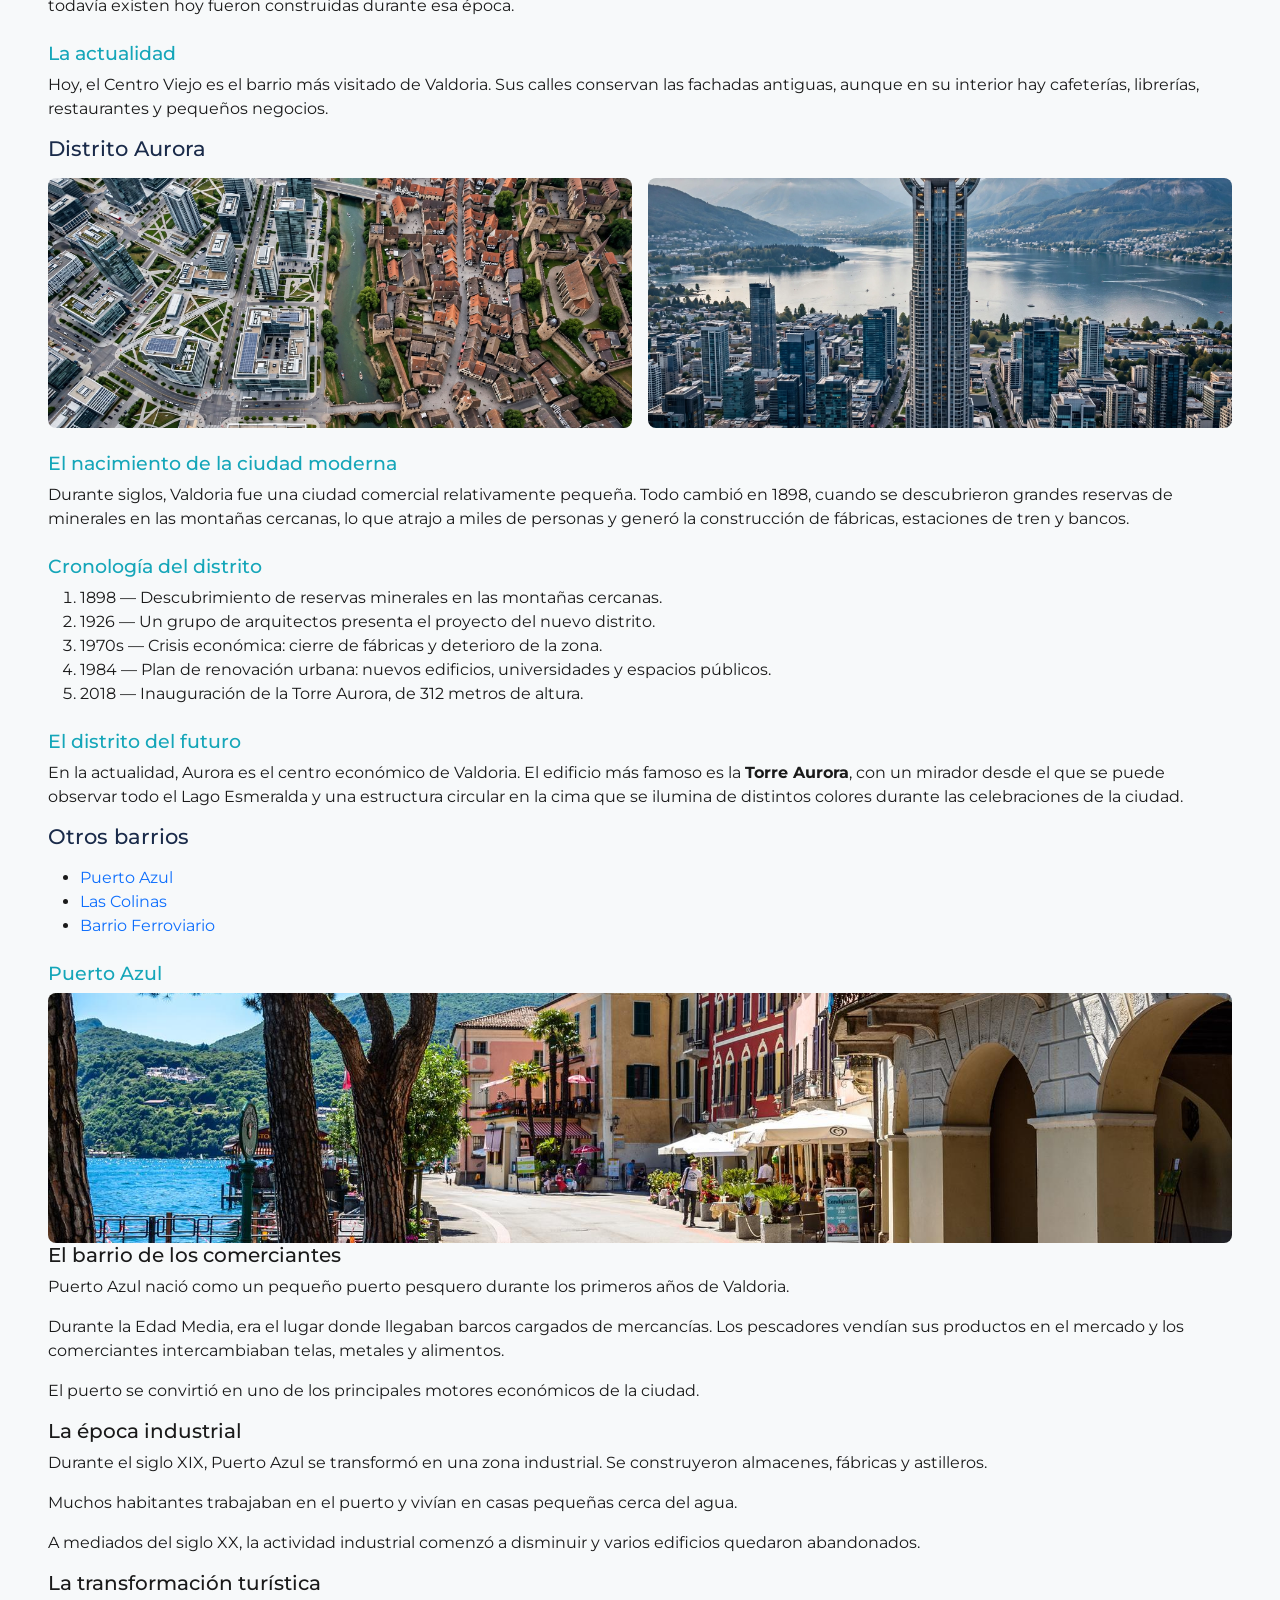
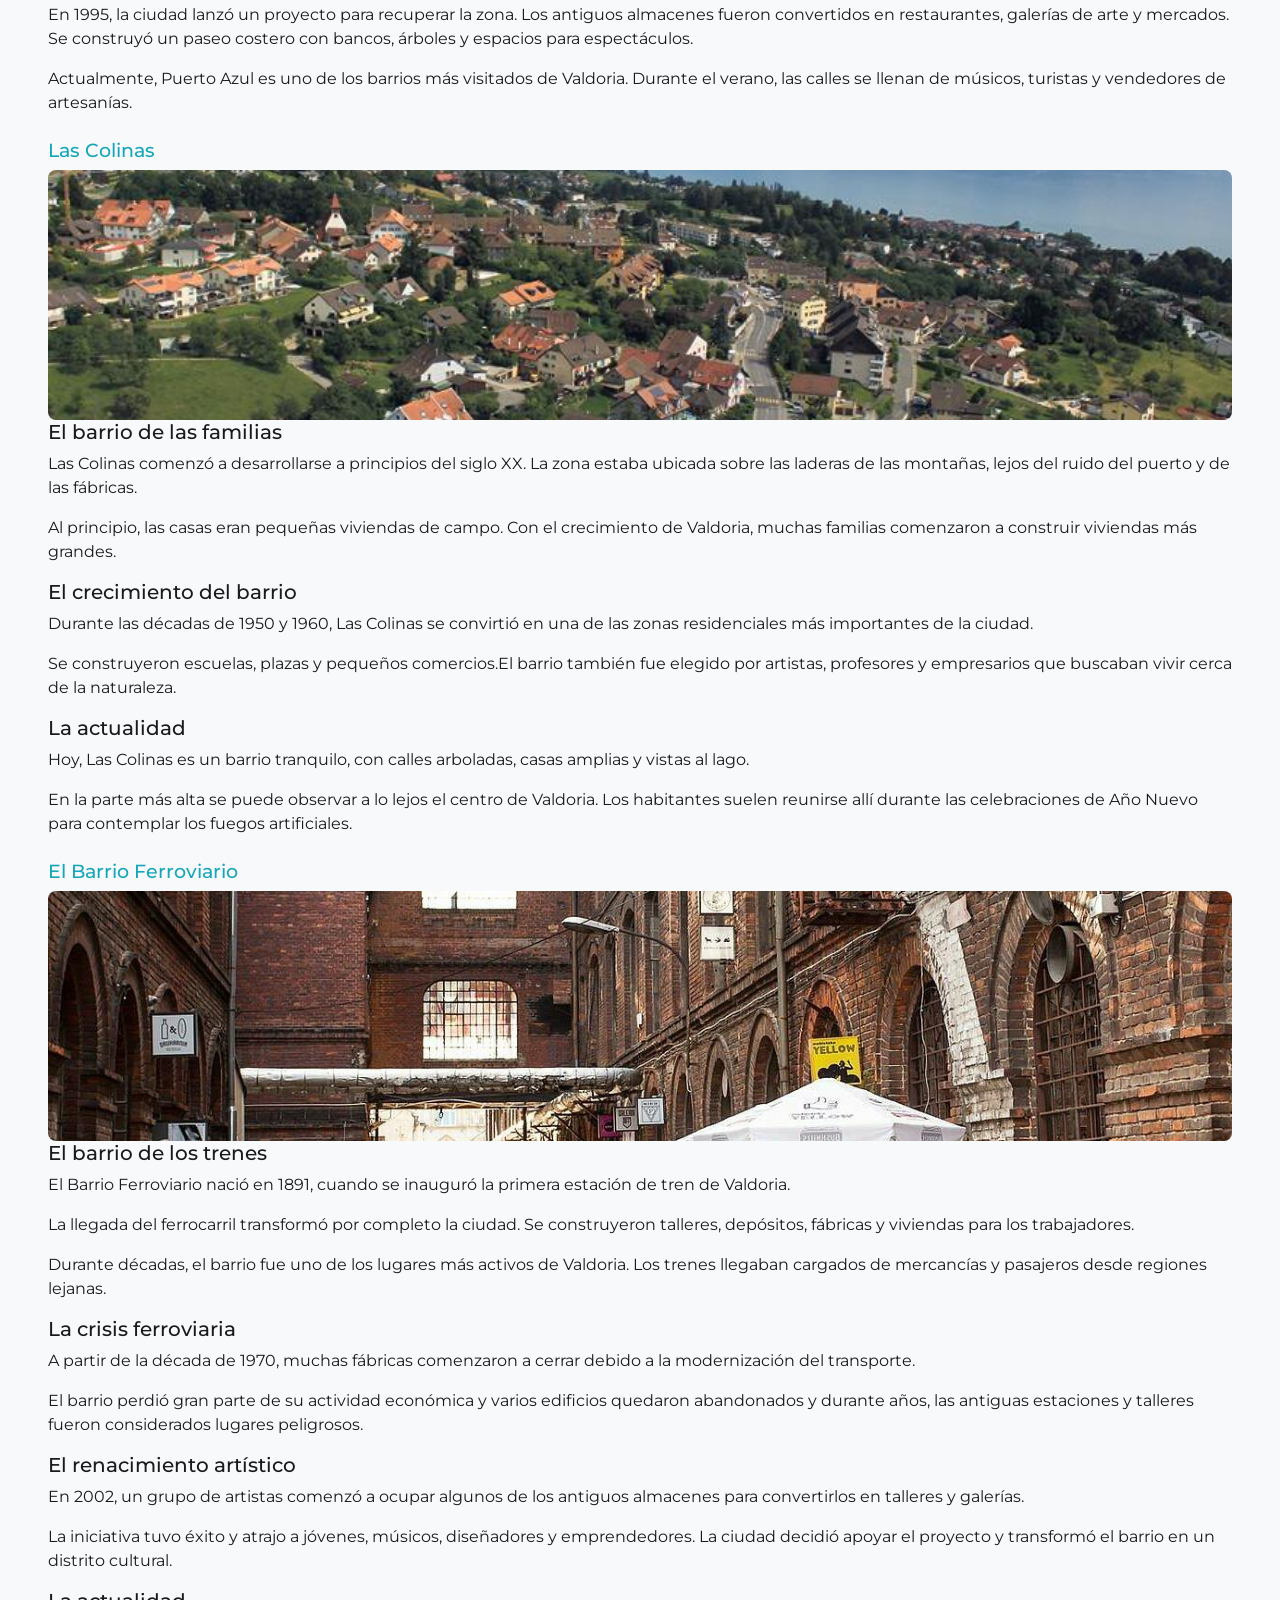
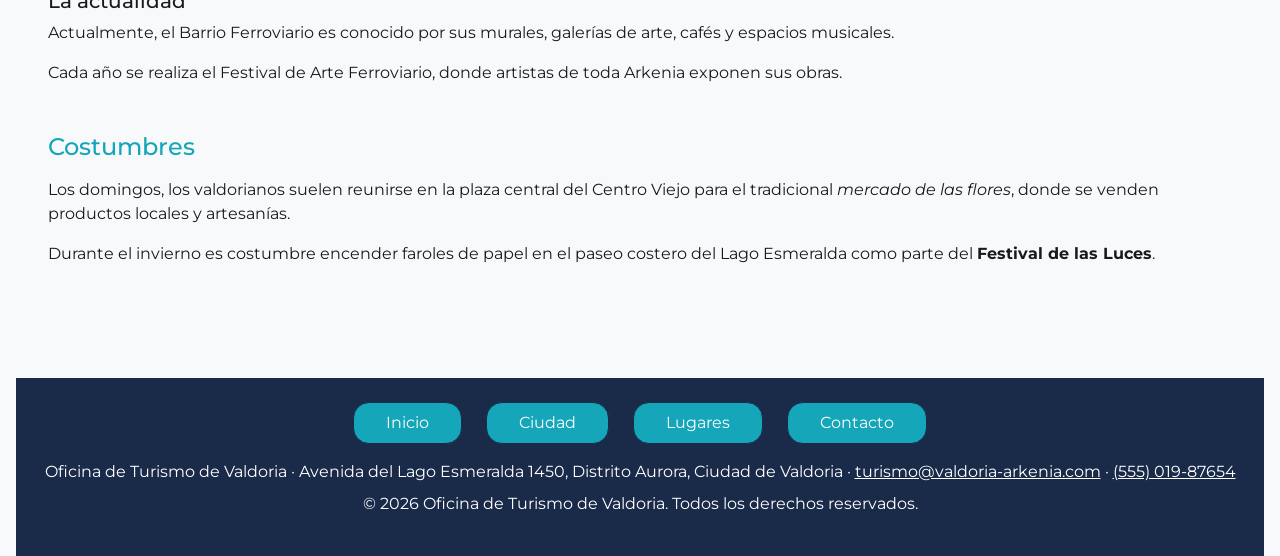
==== commit 81e551ca: "Cambie boton de modo oscuro por uno de boostrap" ====
--- a/ciudad.html
+++ b/ciudad.html
@@ -15,7 +15,10 @@
             <nav class="navbar navbar-expand-lg navbar-dark" aria-label="Navegación principal">
                 <div class="container-fluid">
                     <h1 class="m-0"><a class="navbar-brand" href="index.html">Ciudad de Valdoria</a></h1>
-                    <button id="btn-modo">🌙 Modo Oscuro </button>
+                    <div class="form-check form-switch text-white ms-3">
+                        <input class="form-check-input" type="checkbox" role="switch" id="btn-modo">
+                        <label class="form-check-label" for="btn-modo">Modo oscuro</label>
+                    </div>
                     <button class="navbar-toggler" type="button" data-bs-toggle="collapse" data-bs-target="#menuPrincipal" aria-controls="menuPrincipal" aria-expanded="false" aria-label="Mostrar u ocultar el menú">
                         <span class="navbar-toggler-icon"></span>
                     </button>
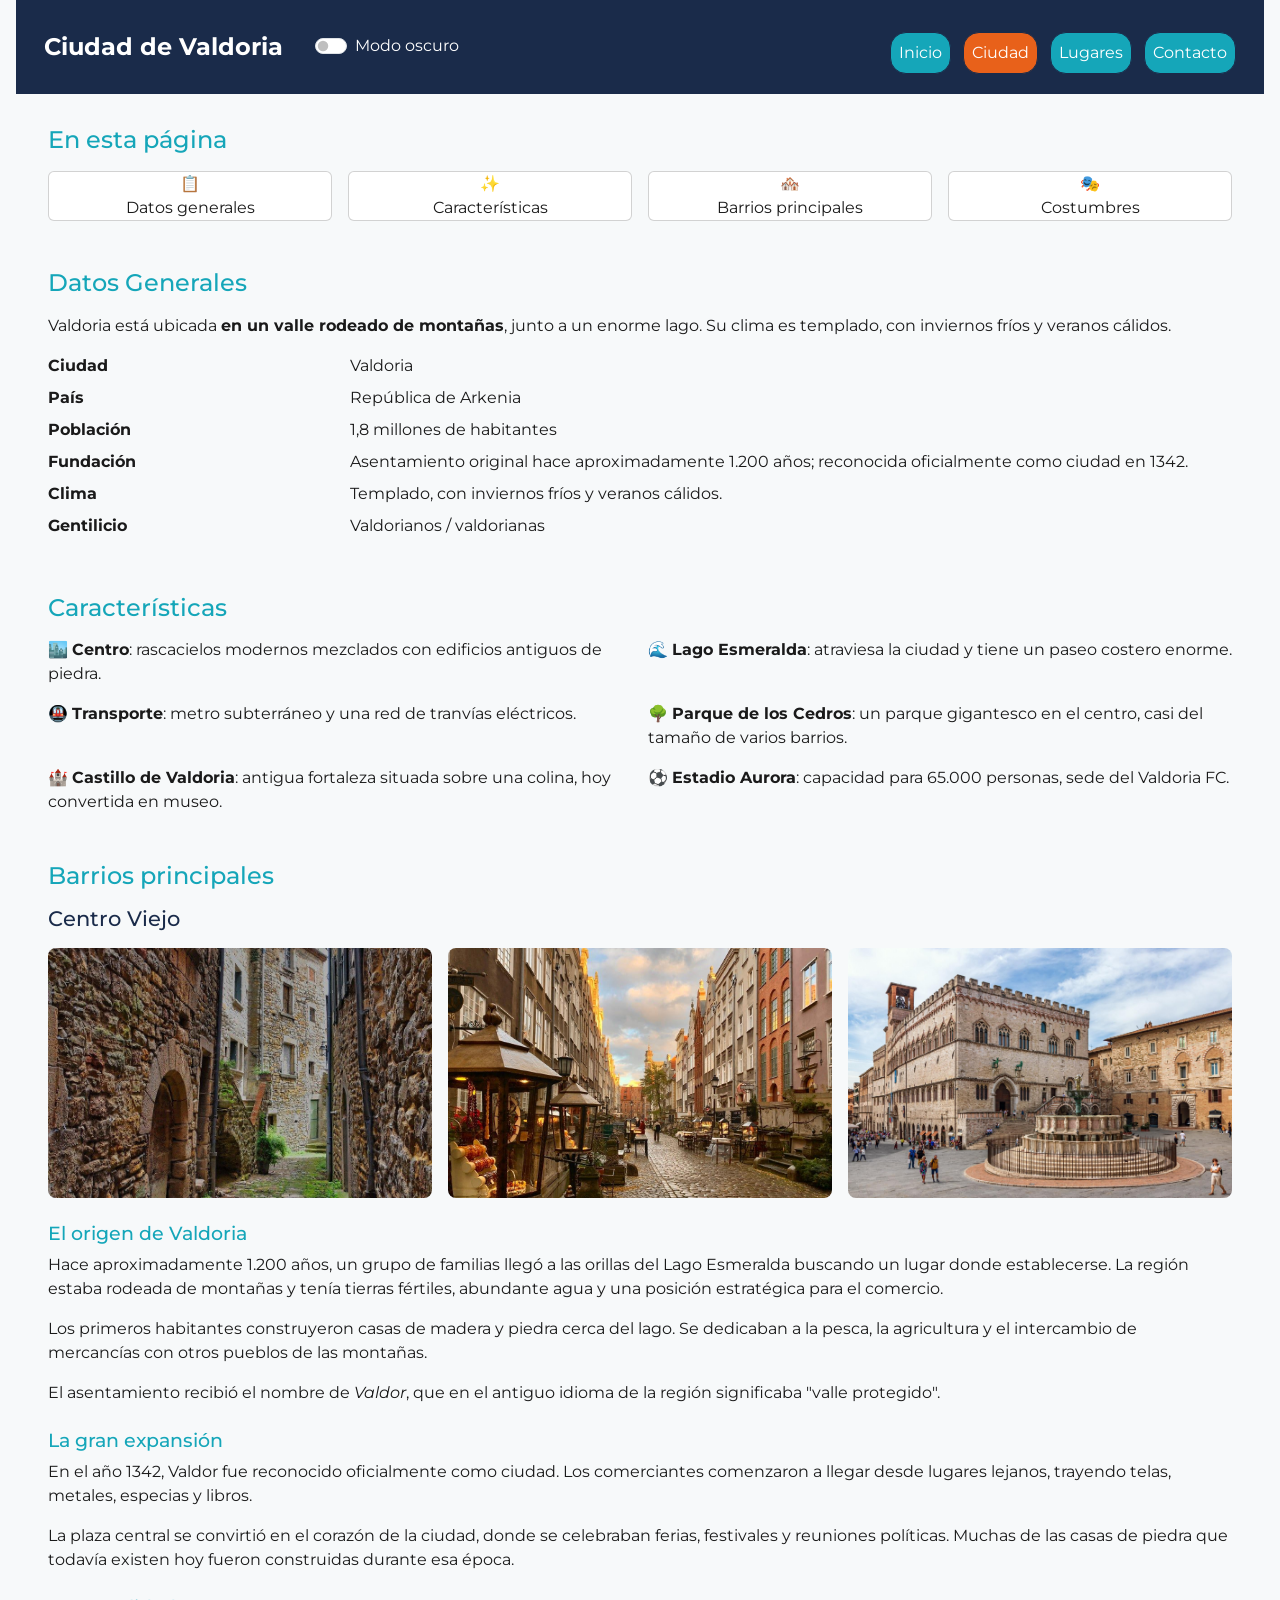
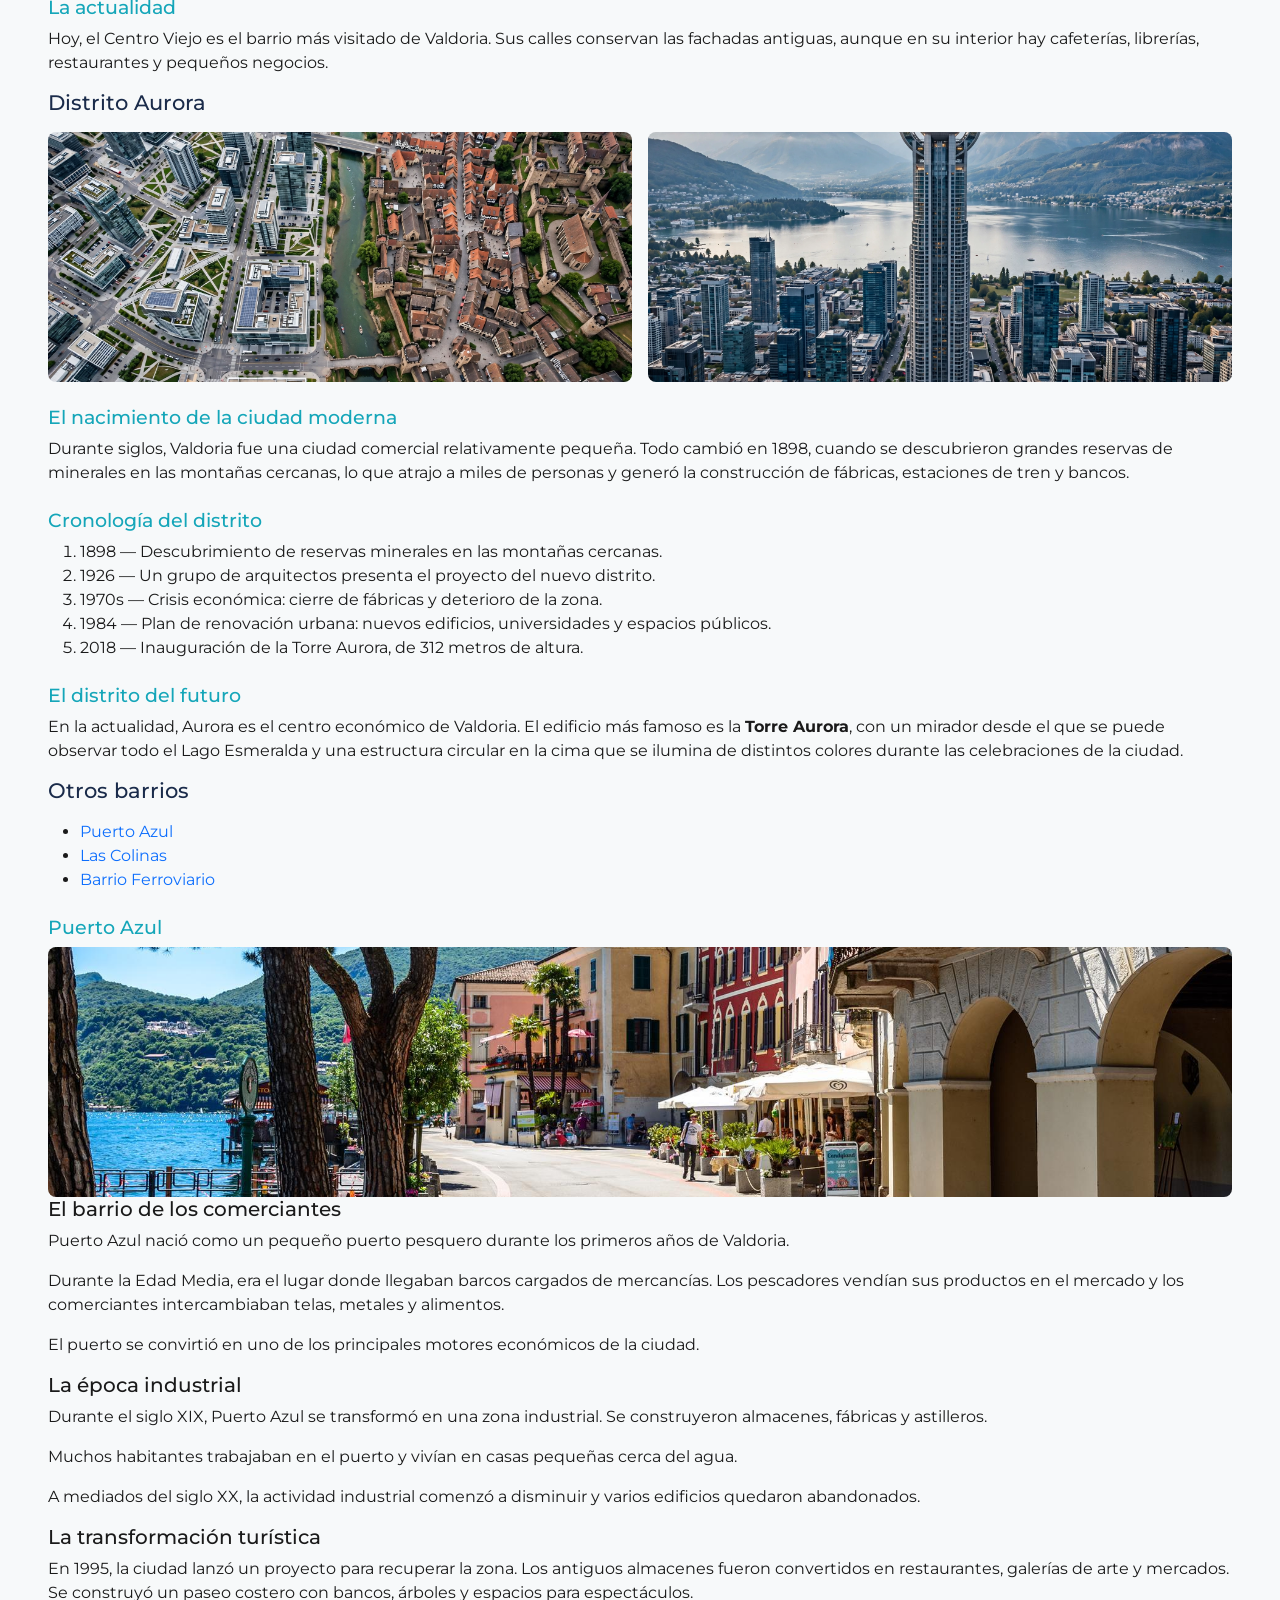
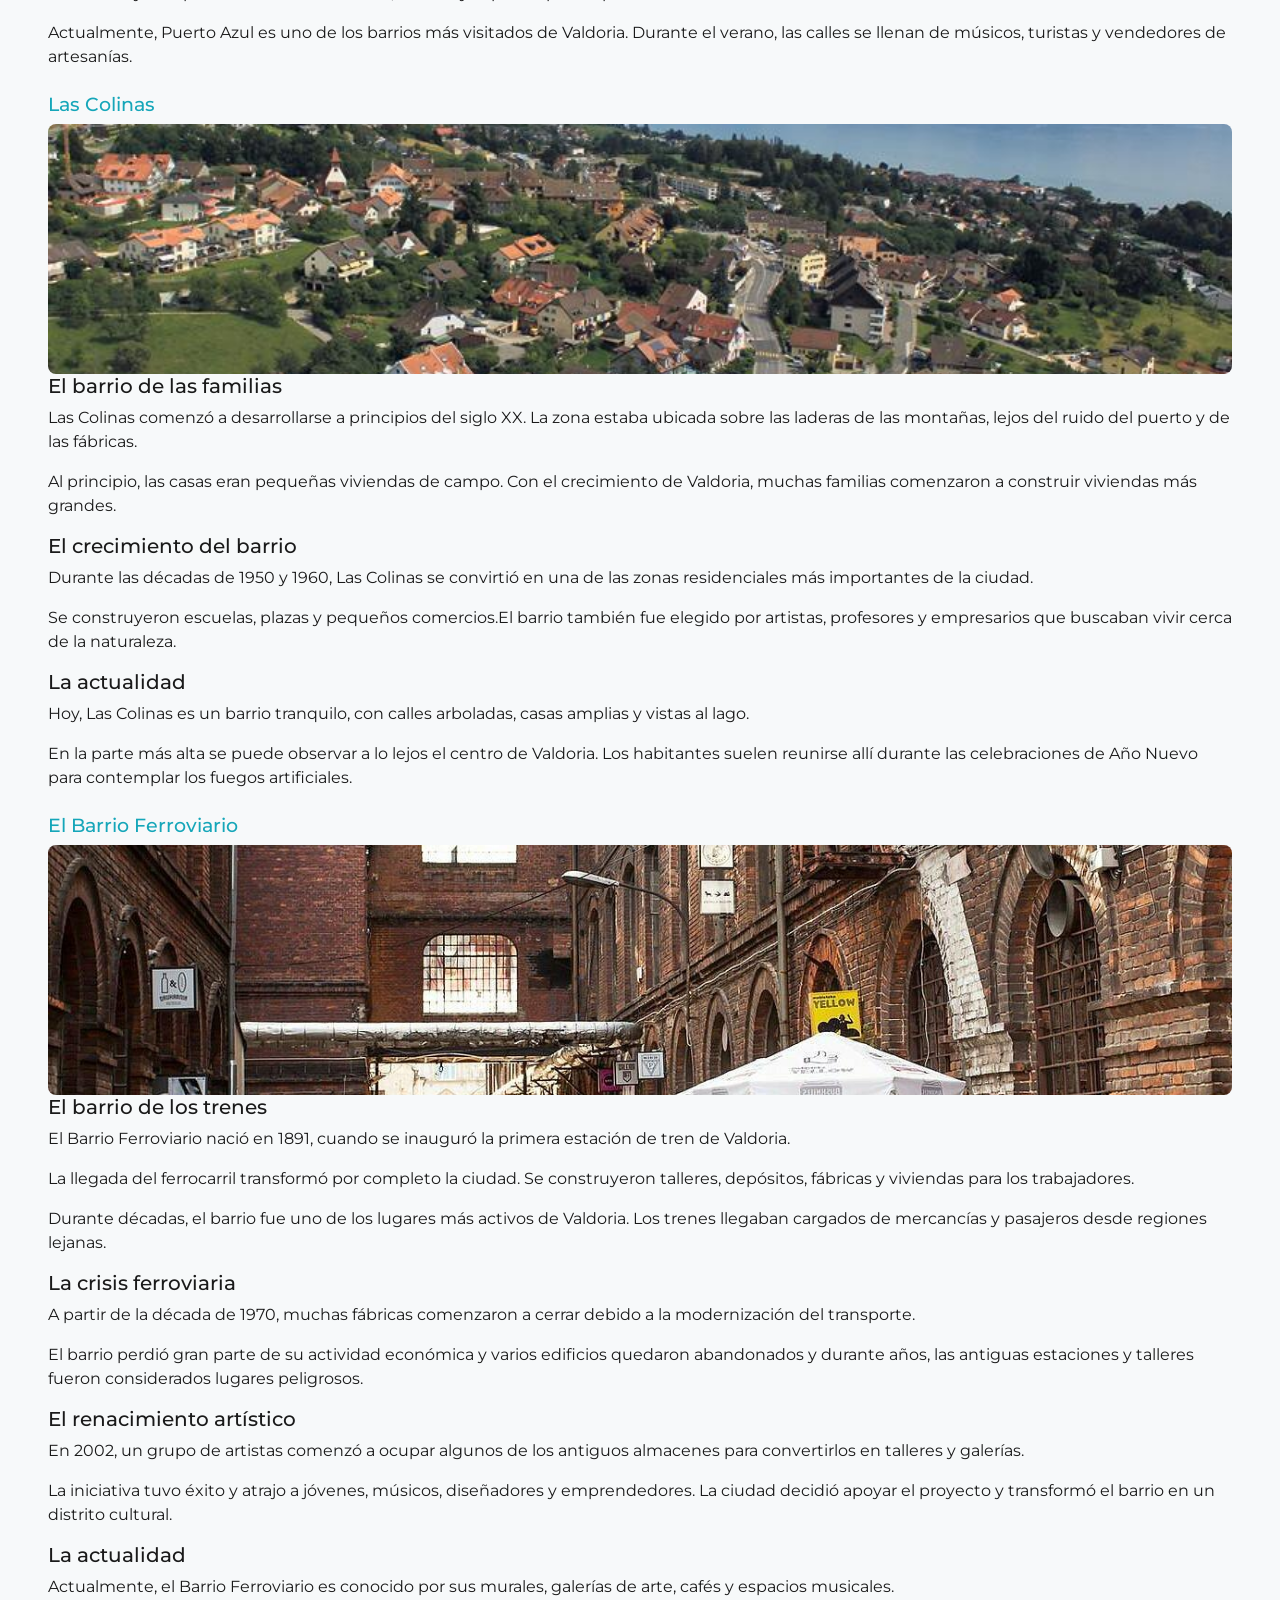
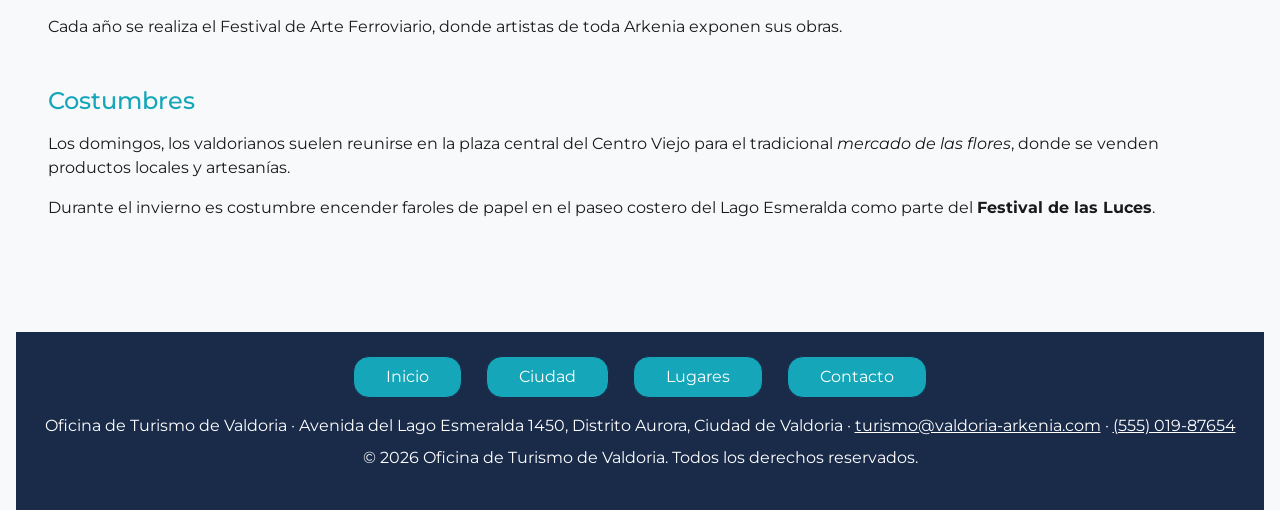
==== commit 05a3d592: "mejore los links en la pagina ciudad" ====
--- a/ciudad.html
+++ b/ciudad.html
@@ -36,12 +36,34 @@
         <main>
             <section id="indice">
                 <h2>En esta página</h2>
-                <ul>
-                    <li><a href="#datos-generales">Datos generales</a></li>
-                    <li><a href="#caracteristicas">Características</a></li>
-                    <li><a href="#barrios">Barrios principales</a></li>
-                    <li><a href="#costumbres">Costumbres</a></li>
-                </ul>
+                <nav aria-label="Índice de la página">
+                    <ul class="row row-cols-2 row-cols-md-4 g-3 list-unstyled">
+                        <li class="col">
+                            <a class="indice-tarjeta card h-100 text-center" href="#datos-generales">
+                                <span class="indice-icono">📋</span>
+                                <span>Datos generales</span>
+                            </a>
+                        </li>
+                        <li class="col">
+                            <a class="indice-tarjeta card h-100 text-center" href="#caracteristicas">
+                                <span class="indice-icono">✨</span>
+                                <span>Características</span>
+                            </a>
+                        </li>
+                        <li class="col">
+                            <a class="indice-tarjeta card h-100 text-center" href="#barrios">
+                                <span class="indice-icono">🏘️</span>
+                                <span>Barrios principales</span>
+                            </a>
+                        </li>
+                        <li class="col">
+                            <a class="indice-tarjeta card h-100 text-center" href="#costumbres">
+                                <span class="indice-icono">🎭</span>
+                                <span>Costumbres</span>
+                            </a>
+                        </li>
+                    </ul>
+                </nav>
             </section>
             <section id="datos-generales">
                 <h2>Datos Generales</h2>
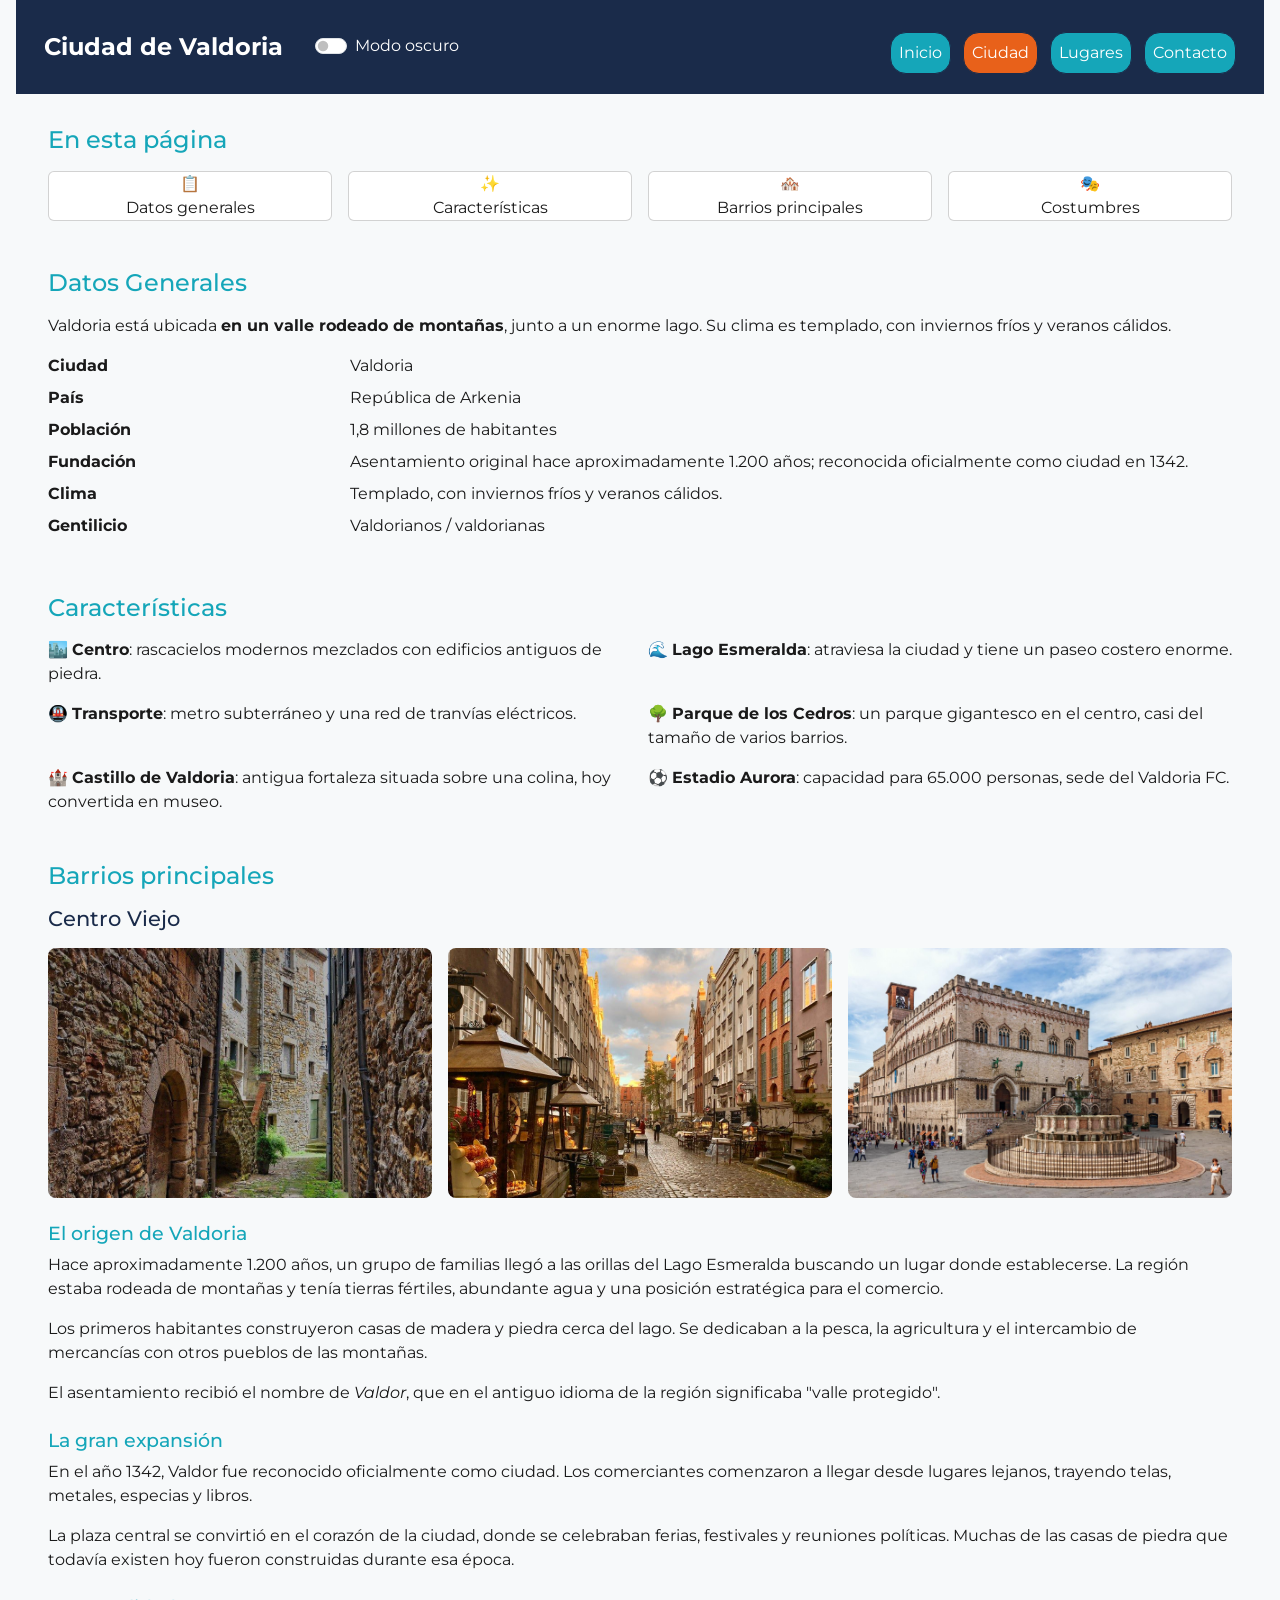
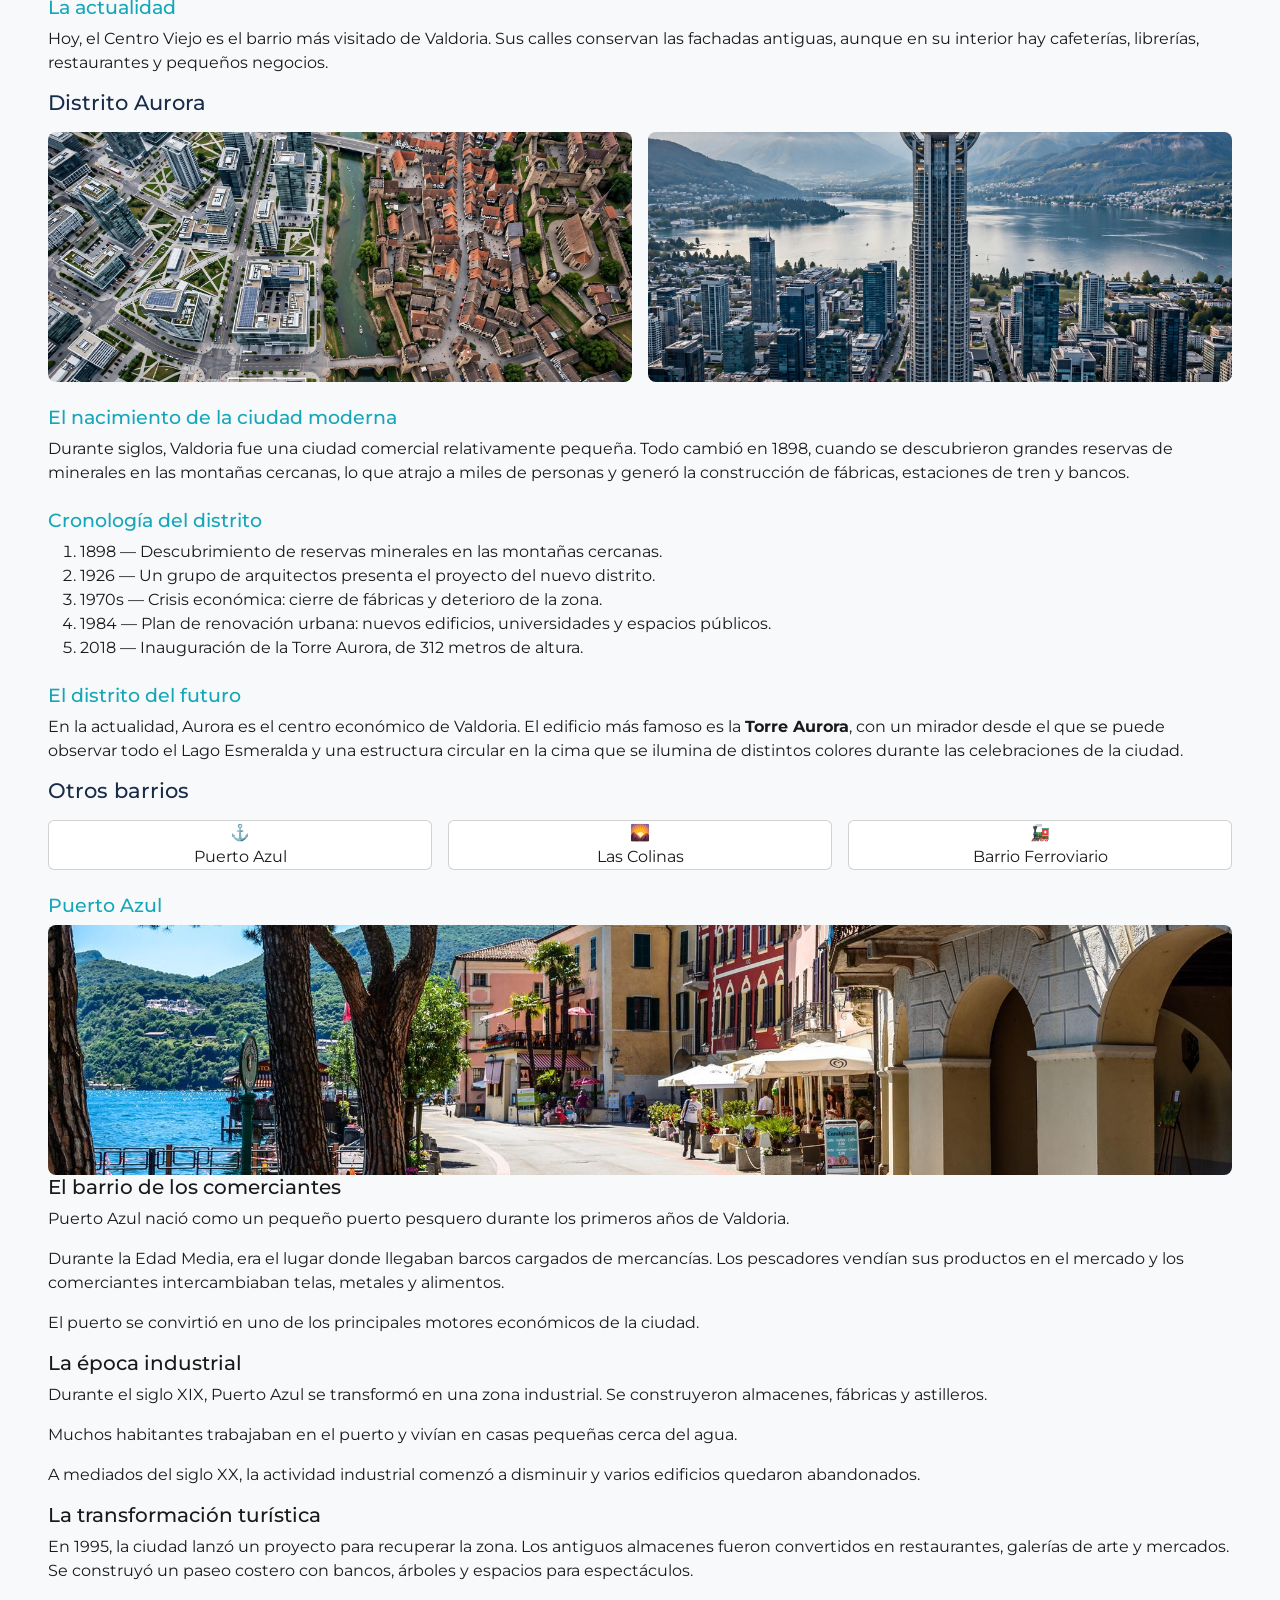
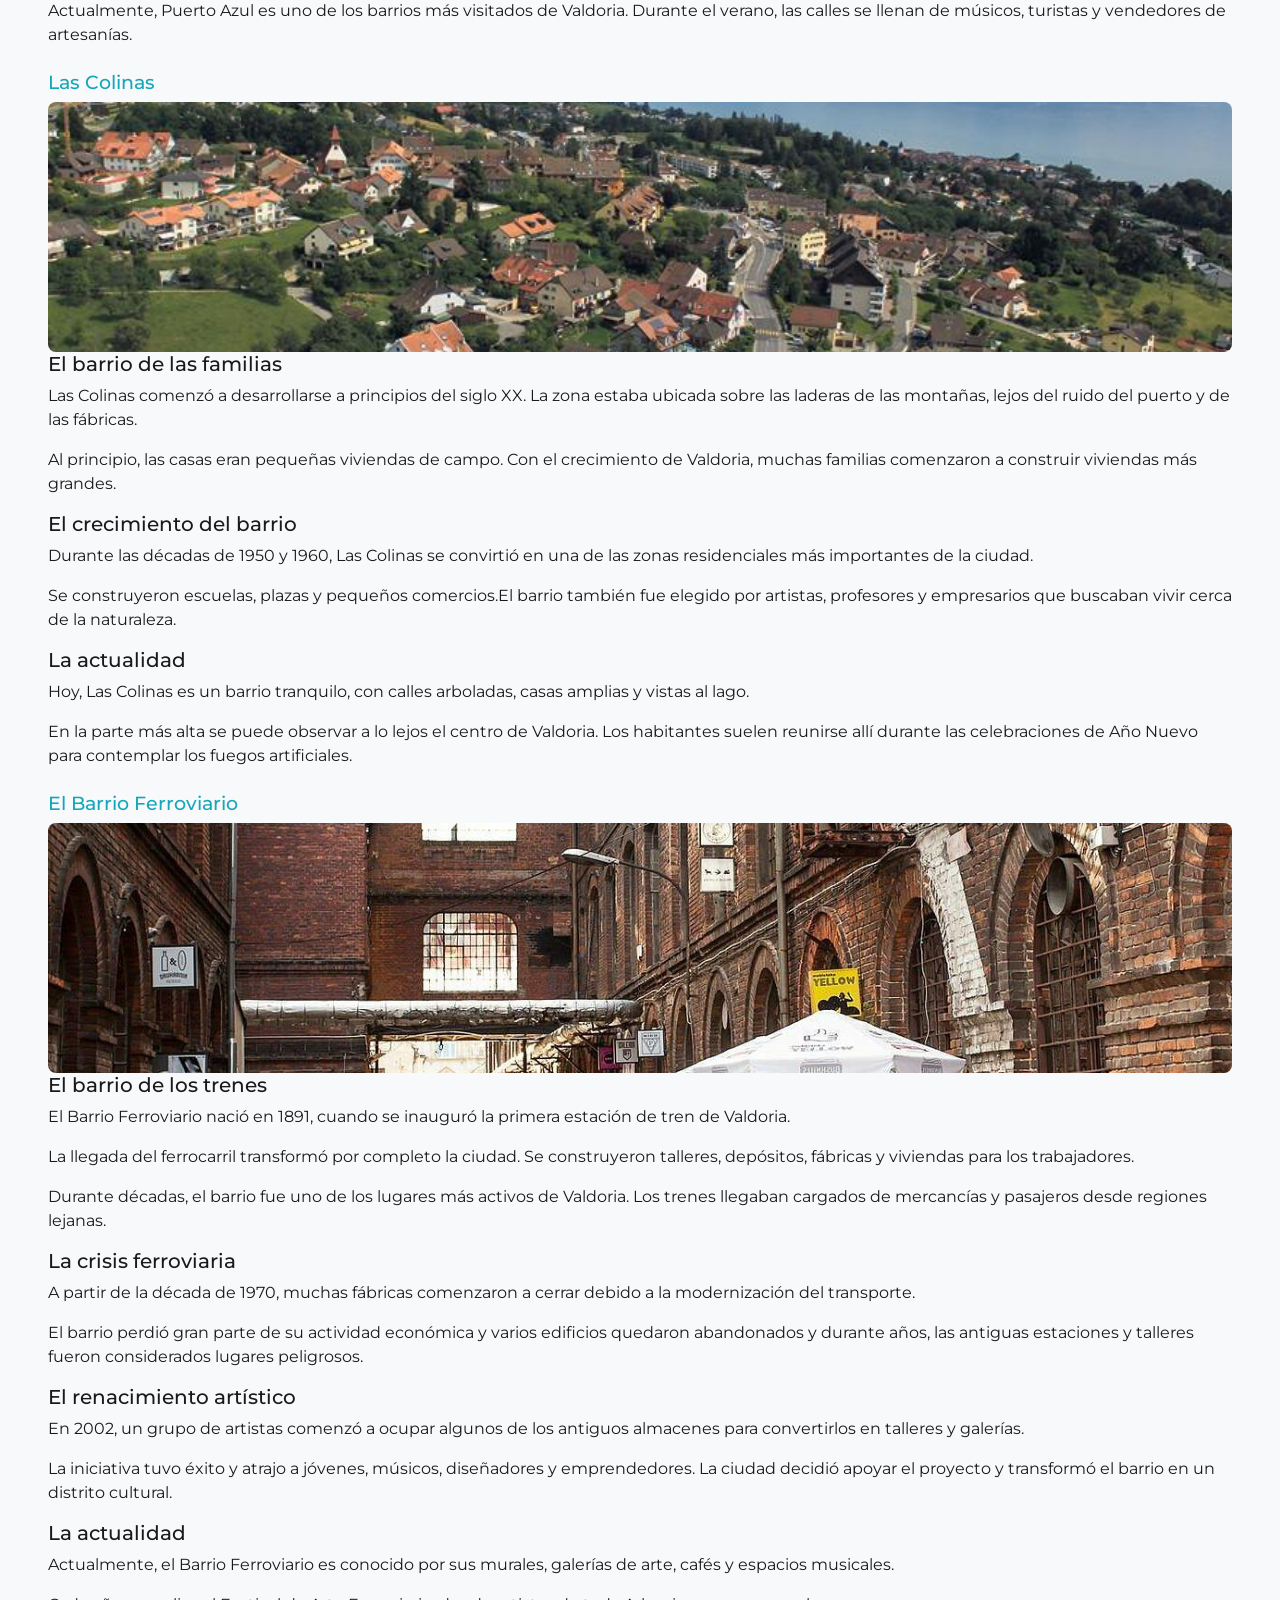
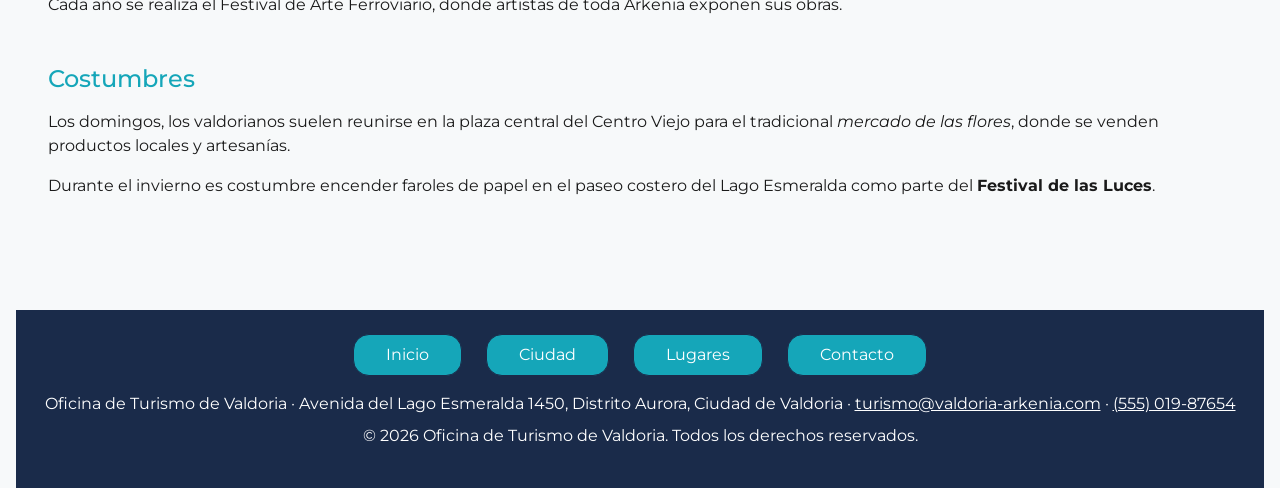
==== commit b8b56878: "Mejore otros links que se me habian escapado" ====
--- a/ciudad.html
+++ b/ciudad.html
@@ -134,11 +134,26 @@
                 </article>
                 <article id="otros-barrios">
                     <h3>Otros barrios</h3>
-                    <nav aria-label="Menu-otros-Barrios">
-                        <ul>
-                            <li><a href="#Puerto">Puerto Azul</a></li>
-                            <li><a href="#Colinas">Las Colinas</a></li>
-                            <li><a href="#BarrioF">Barrio Ferroviario</a></li>
+                    <nav aria-label="Menú de otros barrios">
+                        <ul class="row row-cols-1 row-cols-sm-3 g-3 list-unstyled mb-4">
+                            <li class="col">
+                                <a class="indice-tarjeta card h-100 text-center" href="#Puerto">
+                                    <span class="indice-icono">⚓</span>
+                                    <span>Puerto Azul</span>
+                                </a>
+                            </li>
+                            <li class="col">
+                                <a class="indice-tarjeta card h-100 text-center" href="#Colinas">
+                                    <span class="indice-icono">🌄</span>
+                                    <span>Las Colinas</span>
+                                </a>
+                            </li>
+                            <li class="col">
+                                <a class="indice-tarjeta card h-100 text-center" href="#BarrioF">
+                                    <span class="indice-icono">🚂</span>
+                                    <span>Barrio Ferroviario</span>
+                                </a>
+                            </li>
                         </ul>
                     </nav>
                     <div>
